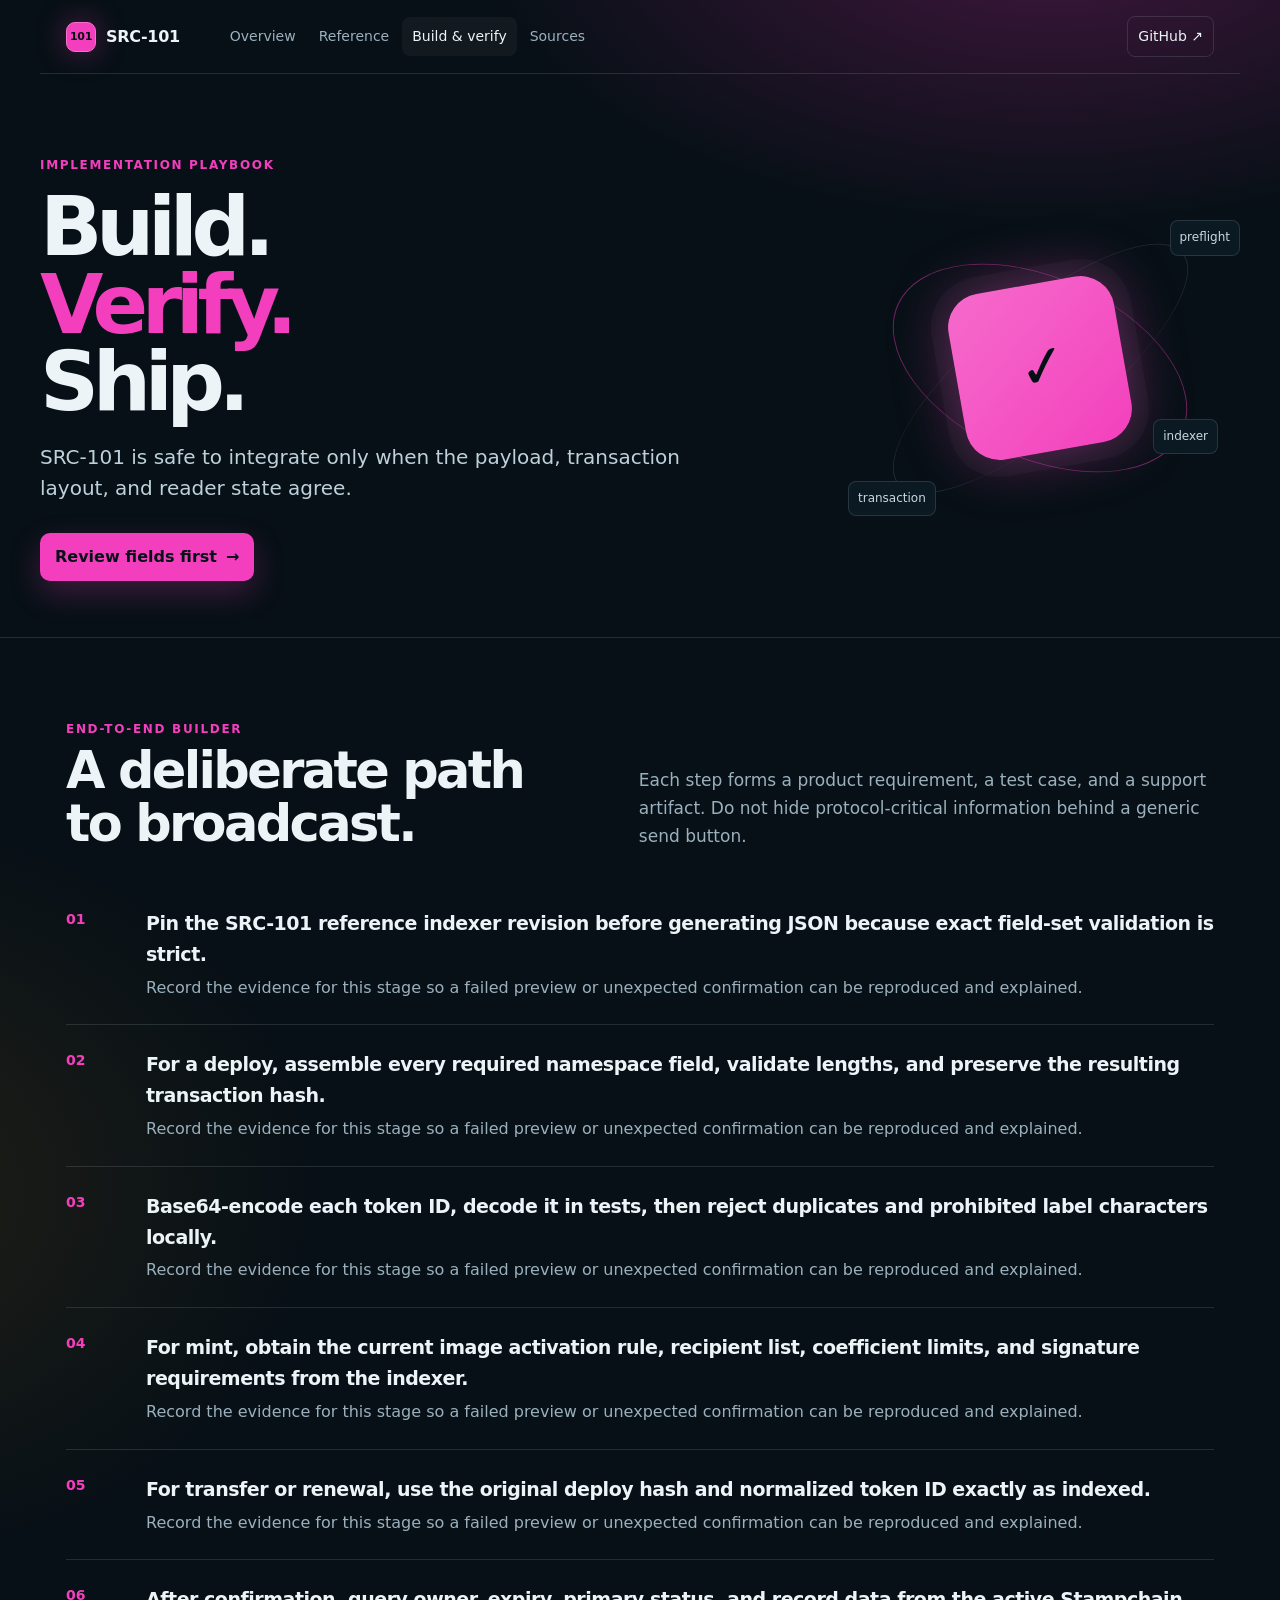
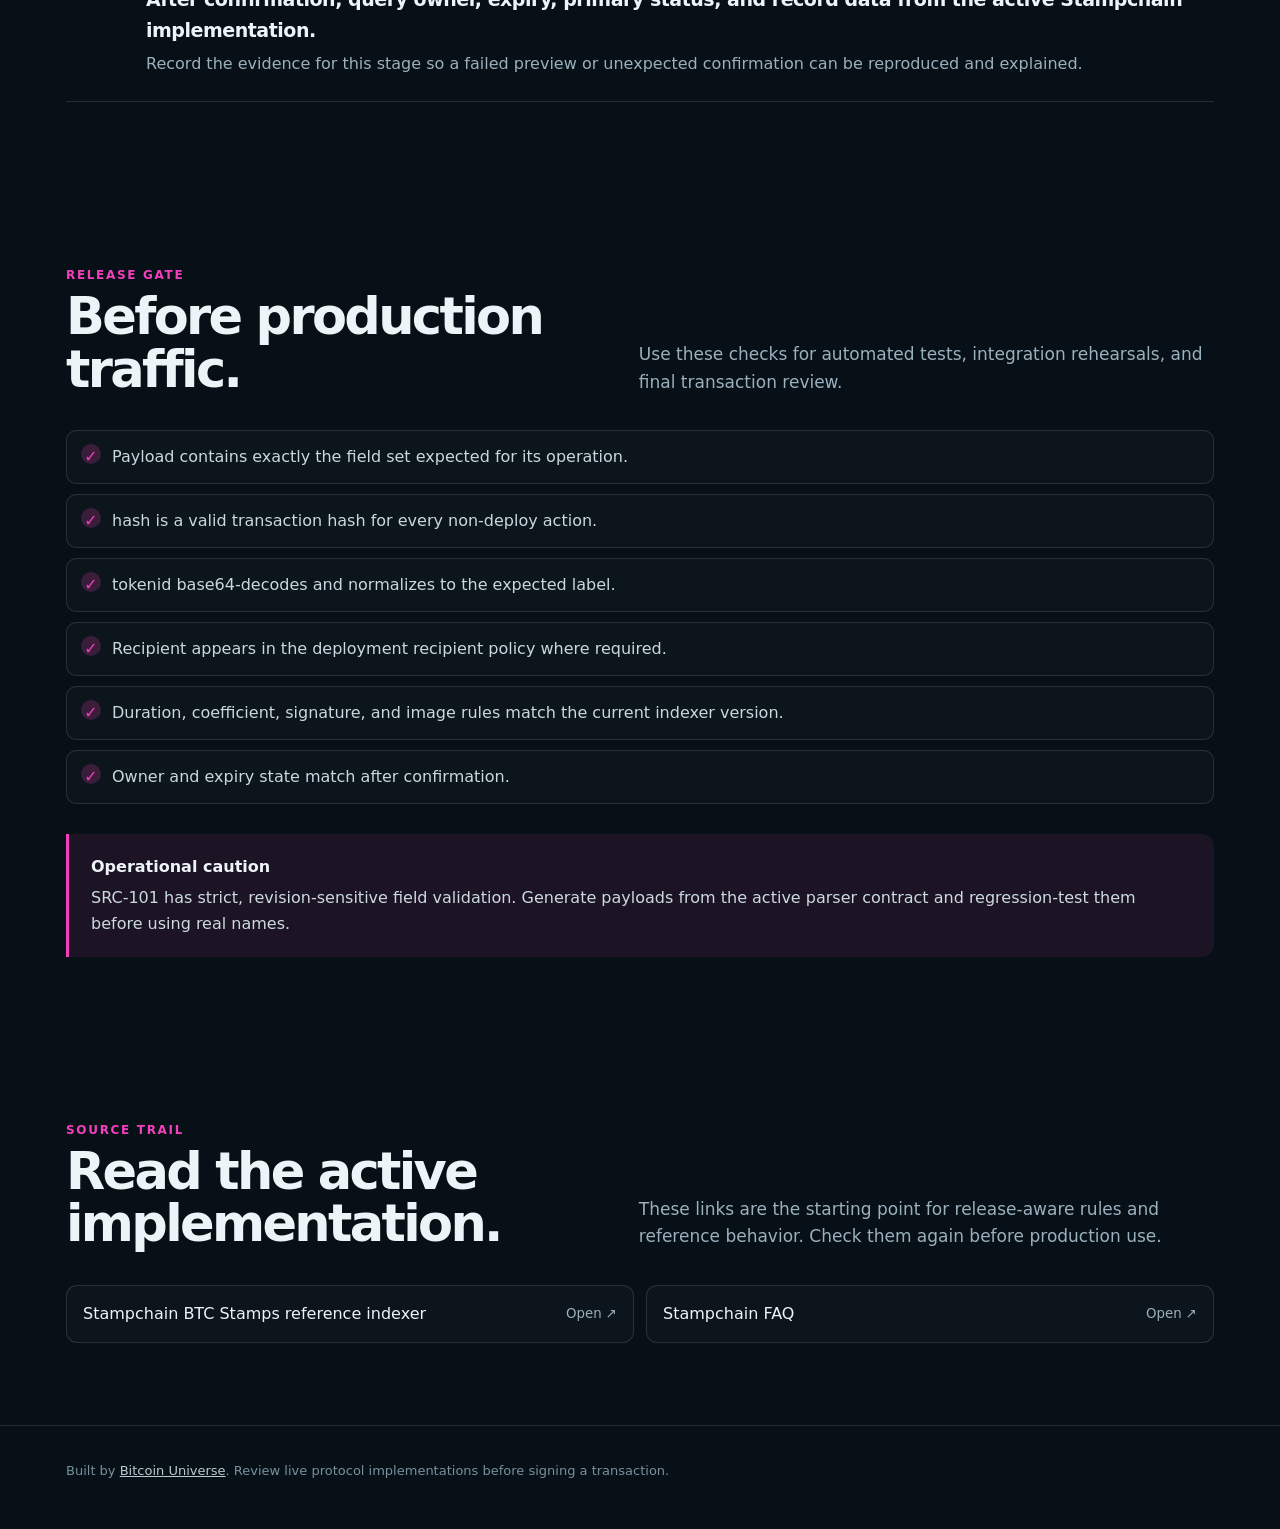
==== guide.html @ 40e81763 "Replace generic docs with protocol manuals" ====
<!doctype html>
<html lang="en"><head><meta charset="utf-8"><meta name="viewport" content="width=device-width,initial-scale=1"><meta name="description" content="Implementation and verification guide for SRC-101."><meta name="theme-color" content="#071016"><title>SRC-101 build guide | Bitcoin Universe Docs</title><style>
:root{--accent:hsl(318 88% 60%);--ink:#edf4f8;--muted:#9bb0bd;--paper:#071016;--panel:#0d1921;--line:rgba(214,239,247,.13);--soft:rgba(255,255,255,.045)}*{box-sizing:border-box}html{scroll-behavior:smooth}body{margin:0;color:var(--ink);background:radial-gradient(900px 480px at 82% -80px,hsla(318,90%,56%,.25),transparent 64%),radial-gradient(680px 540px at -12% 38%,hsla(36,82%,48%,.12),transparent 70%),var(--paper);font:16px/1.62 ui-sans-serif,system-ui,-apple-system,BlinkMacSystemFont,"Segoe UI",sans-serif}.top{height:74px;display:flex;gap:22px;align-items:center;max-width:1200px;margin:auto;padding:0 26px;border-bottom:1px solid var(--line);position:relative;z-index:4}.brand{display:flex;align-items:center;gap:10px;color:var(--ink);text-decoration:none;font-weight:760;letter-spacing:-.02em}.brand b{display:grid;place-items:center;width:30px;height:30px;border:1px solid color-mix(in srgb,var(--accent),white 25%);border-radius:9px;color:#081115;background:var(--accent);font-size:11px;box-shadow:0 0 30px color-mix(in srgb,var(--accent),transparent 65%)}nav{display:flex;gap:3px;margin-left:18px}nav a,.repo{color:var(--muted);text-decoration:none;padding:8px 10px;border-radius:8px;font-size:14px}nav a:hover,nav a.active{color:var(--ink);background:var(--soft)}.repo{margin-left:auto;border:1px solid var(--line);color:var(--ink)}.wrap{max-width:1200px;margin:auto;padding:0 26px}.hero{min-height:520px;padding:82px 0 56px;display:grid;grid-template-columns:minmax(0,1fr) 400px;gap:55px;align-items:center}.eyebrow{font-size:12px;letter-spacing:.14em;text-transform:uppercase;color:var(--accent);font-weight:800}.hero h1{font-size:clamp(48px,7.7vw,94px);letter-spacing:-.078em;line-height:.94;margin:13px 0 22px;max-width:720px}.hero p{color:#bed0da;font-size:20px;line-height:1.55;max-width:690px;margin:0}.chips{display:flex;flex-wrap:wrap;gap:8px;margin-top:28px}.chip{padding:6px 10px;border:1px solid var(--line);border-radius:999px;color:#c3d1d8;background:rgba(255,255,255,.025);font-size:12px}.cta{display:inline-flex;align-items:center;gap:9px;margin-top:29px;padding:11px 15px;background:var(--accent);color:#061118;text-decoration:none;font-weight:800;border-radius:10px;box-shadow:0 12px 32px color-mix(in srgb,var(--accent),transparent 77%)}.orbit{height:380px;position:relative;display:grid;place-items:center;isolation:isolate}.orbit:before,.orbit:after{content:"";position:absolute;border:1px solid color-mix(in srgb,var(--accent),transparent 55%);border-radius:50%;z-index:-1}.orbit:before{width:310px;height:310px;transform:rotate(24deg) scaleY(.58)}.orbit:after{width:365px;height:365px;border-color:var(--line);transform:rotate(-39deg) scaleY(.33)}.core{width:168px;height:168px;border-radius:34px;display:grid;place-items:center;background:linear-gradient(140deg,color-mix(in srgb,var(--accent),white 22%),var(--accent));color:#051014;font-size:58px;font-weight:900;letter-spacing:-.11em;box-shadow:0 0 0 17px rgba(255,255,255,.028),0 0 60px color-mix(in srgb,var(--accent),transparent 58%);transform:rotate(-10deg)}.node{position:absolute;border:1px solid var(--line);background:#0b1922;color:#c8d9e1;padding:7px 9px;border-radius:8px;font-size:12px}.node.one{top:42px;right:0}.node.two{bottom:42px;left:8px}.node.three{right:22px;bottom:104px}.divider{height:1px;background:var(--line)}section{padding:82px 0}.section-head{display:grid;grid-template-columns:minmax(0,1fr) minmax(0,1.1fr);gap:50px;margin-bottom:34px}.section-head h2{letter-spacing:-.052em;font-size:clamp(29px,4.1vw,51px);line-height:1.03;margin:6px 0 0}.section-head p{color:var(--muted);align-self:end;margin:0;font-size:17px}.grid{display:grid;gap:16px}.four{grid-template-columns:repeat(4,1fr)}.three{grid-template-columns:repeat(3,1fr)}.card{border:1px solid var(--line);background:linear-gradient(145deg,rgba(255,255,255,.055),rgba(255,255,255,.018));border-radius:15px;padding:20px;min-width:0}.card .number{color:var(--accent);font-size:12px;font-weight:800;letter-spacing:.11em}.card h3{font-size:18px;letter-spacing:-.025em;line-height:1.2;margin:15px 0 8px}.card p{color:var(--muted);font-size:14px;margin:0}.steps{counter-reset:step}.step{counter-increment:step;position:relative;padding:22px 17px 18px 29px;border-left:1px solid var(--line)}.step:before{content:counter(step,decimal-leading-zero);position:absolute;top:22px;left:-11px;color:var(--accent);font-size:10px;font-weight:900;background:var(--paper);padding:3px}.step h3{margin:0 0 7px;font-size:17px;line-height:1.25}.step p{margin:0;color:var(--muted);font-size:14px}.callout{border-left:3px solid var(--accent);border-radius:0 12px 12px 0;background:color-mix(in srgb,var(--accent),transparent 91%);padding:20px 22px;color:#ccdae0}.callout b{display:block;color:var(--ink);margin-bottom:5px}.packet{padding:0;overflow:hidden}.packet header{display:flex;align-items:center;justify-content:space-between;padding:13px 16px;border-bottom:1px solid var(--line);font-size:13px;font-weight:800}.packet button{background:transparent;color:var(--muted);border:1px solid var(--line);border-radius:6px;padding:4px 7px;cursor:pointer;font:inherit;font-size:11px}.packet button:hover{color:var(--ink)}pre{white-space:pre-wrap;overflow:auto;padding:18px;margin:0;color:#c5e7f3;font:13px/1.65 ui-monospace,SFMono-Regular,Consolas,monospace;background:#071219}.table-wrap{overflow:auto;border:1px solid var(--line);border-radius:14px}table{width:100%;border-collapse:collapse;min-width:690px;background:rgba(255,255,255,.018)}th,td{text-align:left;padding:14px 15px;border-bottom:1px solid var(--line);vertical-align:top}th{font-size:11px;letter-spacing:.1em;text-transform:uppercase;color:var(--accent);background:rgba(255,255,255,.025)}td{font-size:14px;color:#c0d0d8}td:first-child{font-family:ui-monospace,monospace;color:#ecf5f8;font-weight:700}tr:last-child td{border-bottom:0}.checklist{list-style:none;padding:0;margin:0;display:grid;gap:10px}.checklist li{display:flex;gap:11px;padding:13px 14px;border:1px solid var(--line);border-radius:10px;color:#c9d8de;background:rgba(255,255,255,.025)}.checklist li:before{content:'✓';display:grid;place-items:center;flex:0 0 20px;width:20px;height:20px;border-radius:50%;background:color-mix(in srgb,var(--accent),transparent 80%);color:var(--accent);font-weight:900}.sources{display:grid;grid-template-columns:repeat(2,minmax(0,1fr));gap:12px}.source{display:flex;align-items:center;justify-content:space-between;gap:16px;padding:15px 16px;border:1px solid var(--line);border-radius:11px;color:var(--ink);text-decoration:none;background:rgba(255,255,255,.025)}.source small{color:var(--muted);white-space:nowrap}.footer{padding:34px 0 48px;border-top:1px solid var(--line);color:#78909e;font-size:13px}.footer a{color:#b9cad0}.guide-list{display:grid;gap:0;counter-reset:guide}.guide-list article{counter-increment:guide;display:grid;grid-template-columns:62px 1fr;gap:18px;padding:24px 0;border-bottom:1px solid var(--line)}.guide-list article:before{content:counter(guide,decimal-leading-zero);color:var(--accent);font-weight:900;font-size:14px}.guide-list h3{margin:0 0 5px;font-size:19px;letter-spacing:-.025em}.guide-list p{margin:0;color:var(--muted)}.mini{font-size:13px;color:var(--muted)}@media(max-width:800px){.top{padding:0 16px;height:auto;min-height:66px;flex-wrap:wrap;gap:8px}.brand{margin-right:auto}nav{order:3;margin:0 -8px 7px;width:100%;overflow:auto}.repo{margin:0}.wrap{padding:0 17px}.hero{grid-template-columns:1fr;padding:56px 0 26px;gap:5px;min-height:0}.hero h1{font-size:58px}.orbit{height:230px;transform:scale(.72);margin:-28px}.section-head{grid-template-columns:1fr;gap:15px}.four,.three{grid-template-columns:1fr}.sources{grid-template-columns:1fr}section{padding:55px 0}}
</style></head><body><header class="top"><a class="brand" href="index.html"><b>101</b><span>SRC-101</span></a><nav><a class="" href="index.html">Overview</a><a class="" href="reference.html">Reference</a><a class="active" href="guide.html">Build & verify</a><a href="#sources">Sources</a></nav><a class="repo" href="https://github.com/bitcoinuniverse/src-101-docs">GitHub ↗</a></header><main><div class="wrap hero" style="min-height:410px"><div><div class="eyebrow">Implementation playbook</div><h1 style="font-size:clamp(46px,7vw,82px)">Build.<br><i style="font-style:normal;color:var(--accent)">Verify.</i><br>Ship.</h1><p>SRC-101 is safe to integrate only when the payload, transaction layout, and reader state agree.</p><a class="cta" href="reference.html">Review fields first <span>→</span></a></div><div class="orbit" aria-hidden="true"><div class="core">✓</div><span class="node one">preflight</span><span class="node two">transaction</span><span class="node three">indexer</span></div></div><div class="divider"></div><section><div class="wrap"><div class="section-head"><div><div class="eyebrow">End-to-end builder</div><h2>A deliberate path to broadcast.</h2></div><p>Each step forms a product requirement, a test case, and a support artifact. Do not hide protocol-critical information behind a generic send button.</p></div><div class="guide-list"><article><div><h3>Pin the SRC-101 reference indexer revision before generating JSON because exact field-set validation is strict.</h3><p>Record the evidence for this stage so a failed preview or unexpected confirmation can be reproduced and explained.</p></div></article><article><div><h3>For a deploy, assemble every required namespace field, validate lengths, and preserve the resulting transaction hash.</h3><p>Record the evidence for this stage so a failed preview or unexpected confirmation can be reproduced and explained.</p></div></article><article><div><h3>Base64-encode each token ID, decode it in tests, then reject duplicates and prohibited label characters locally.</h3><p>Record the evidence for this stage so a failed preview or unexpected confirmation can be reproduced and explained.</p></div></article><article><div><h3>For mint, obtain the current image activation rule, recipient list, coefficient limits, and signature requirements from the indexer.</h3><p>Record the evidence for this stage so a failed preview or unexpected confirmation can be reproduced and explained.</p></div></article><article><div><h3>For transfer or renewal, use the original deploy hash and normalized token ID exactly as indexed.</h3><p>Record the evidence for this stage so a failed preview or unexpected confirmation can be reproduced and explained.</p></div></article><article><div><h3>After confirmation, query owner, expiry, primary status, and record data from the active Stampchain implementation.</h3><p>Record the evidence for this stage so a failed preview or unexpected confirmation can be reproduced and explained.</p></div></article></div></div></section><section><div class="wrap"><div class="section-head"><div><div class="eyebrow">Release gate</div><h2>Before production traffic.</h2></div><p>Use these checks for automated tests, integration rehearsals, and final transaction review.</p></div><ul class="checklist"><li>Payload contains exactly the field set expected for its operation.</li><li>hash is a valid transaction hash for every non-deploy action.</li><li>tokenid base64-decodes and normalizes to the expected label.</li><li>Recipient appears in the deployment recipient policy where required.</li><li>Duration, coefficient, signature, and image rules match the current indexer version.</li><li>Owner and expiry state match after confirmation.</li></ul><div class="callout" style="margin-top:30px"><b>Operational caution</b>SRC-101 has strict, revision-sensitive field validation. Generate payloads from the active parser contract and regression-test them before using real names.</div></div></section><section id="sources"><div class="wrap"><div class="section-head"><div><div class="eyebrow">Source trail</div><h2>Read the active implementation.</h2></div><p>These links are the starting point for release-aware rules and reference behavior. Check them again before production use.</p></div><div class="sources"><a class="source" href="https://github.com/stampchain-io/btc_stamps/blob/main/indexer/src/index_core/src101.py" target="_blank" rel="noreferrer"><span>Stampchain BTC Stamps reference indexer</span><small>Open ↗</small></a><a class="source" href="https://stampchain.io/faq" target="_blank" rel="noreferrer"><span>Stampchain FAQ</span><small>Open ↗</small></a></div></div></section></main><footer class="footer"><div class="wrap">Built by <a href="https://github.com/bitcoinuniverse">Bitcoin Universe</a>. Review live protocol implementations before signing a transaction.</div></footer><script>for(const b of document.querySelectorAll('[data-copy]'))b.addEventListener('click',async()=>{try{await navigator.clipboard.writeText(b.dataset.copy);const t=b.textContent;b.textContent='Copied';setTimeout(()=>b.textContent=t,1200)}catch{b.textContent='Select text'}})</script></body></html>
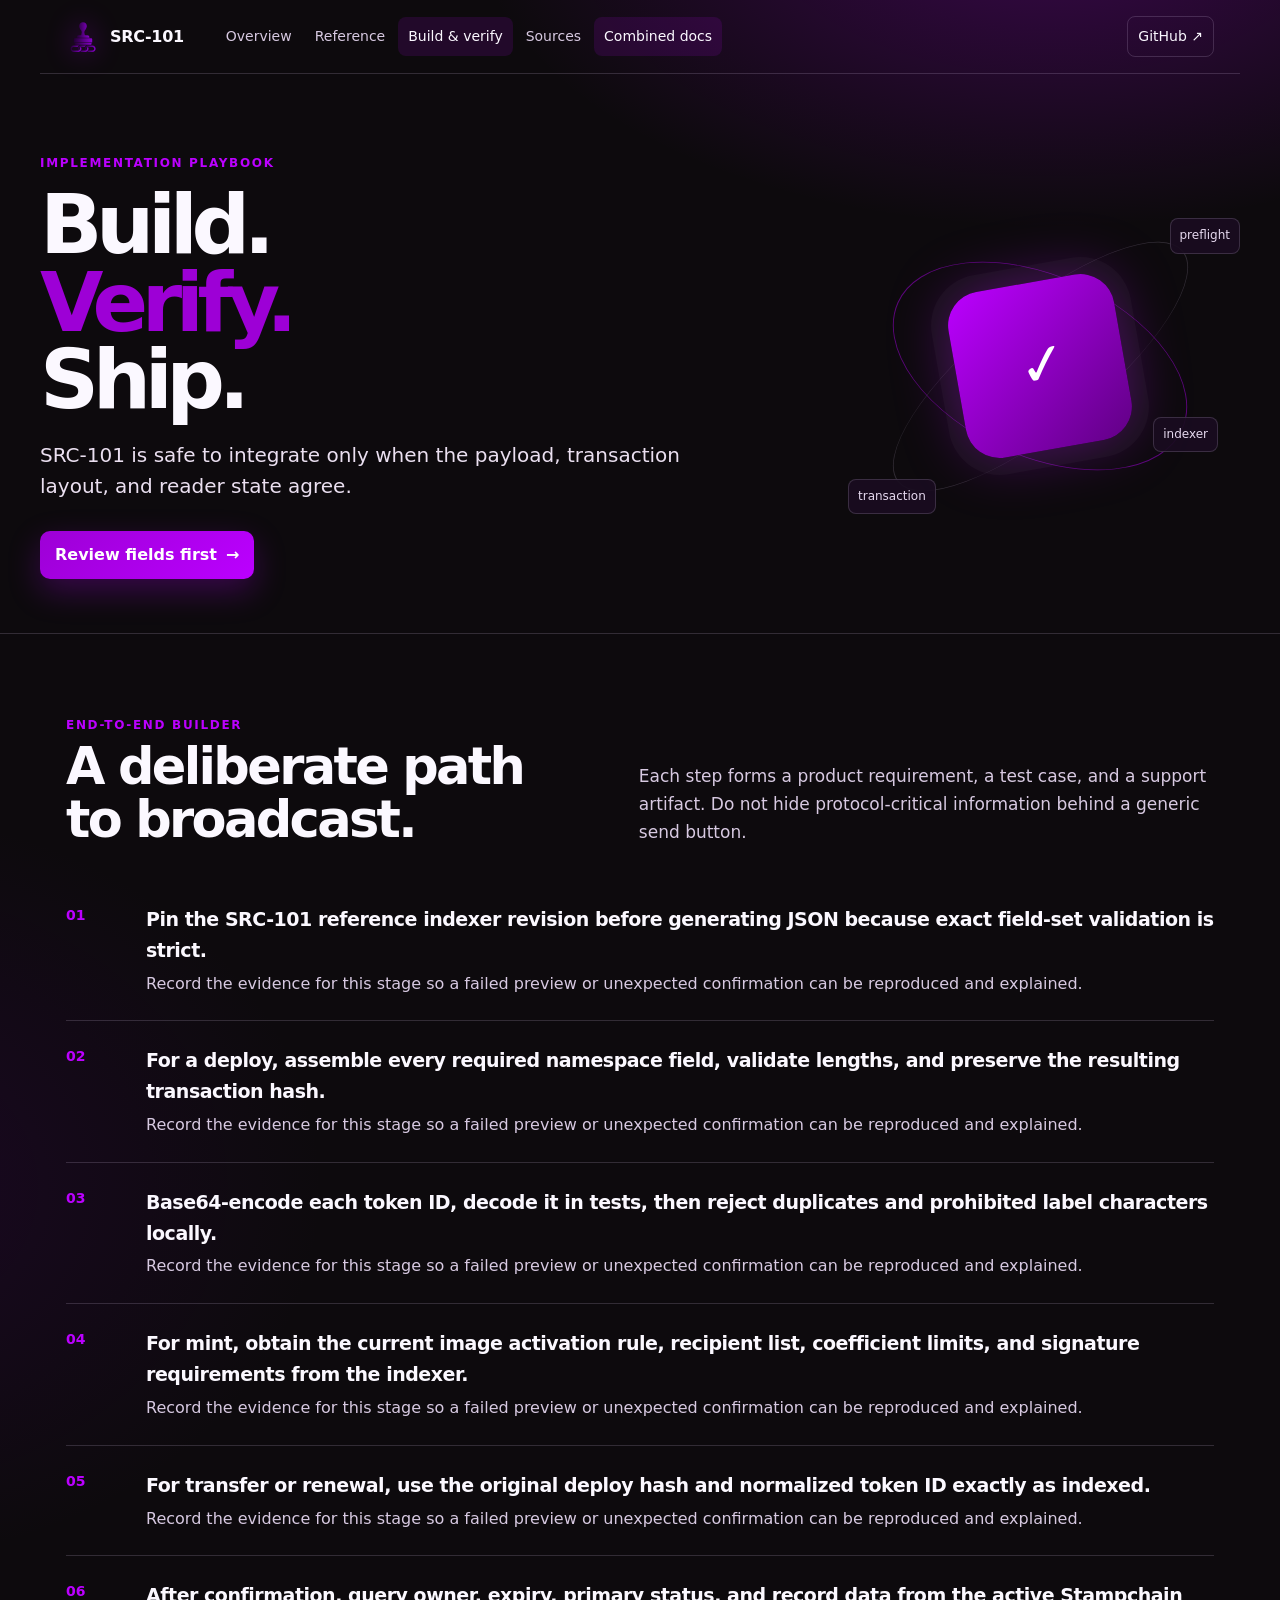
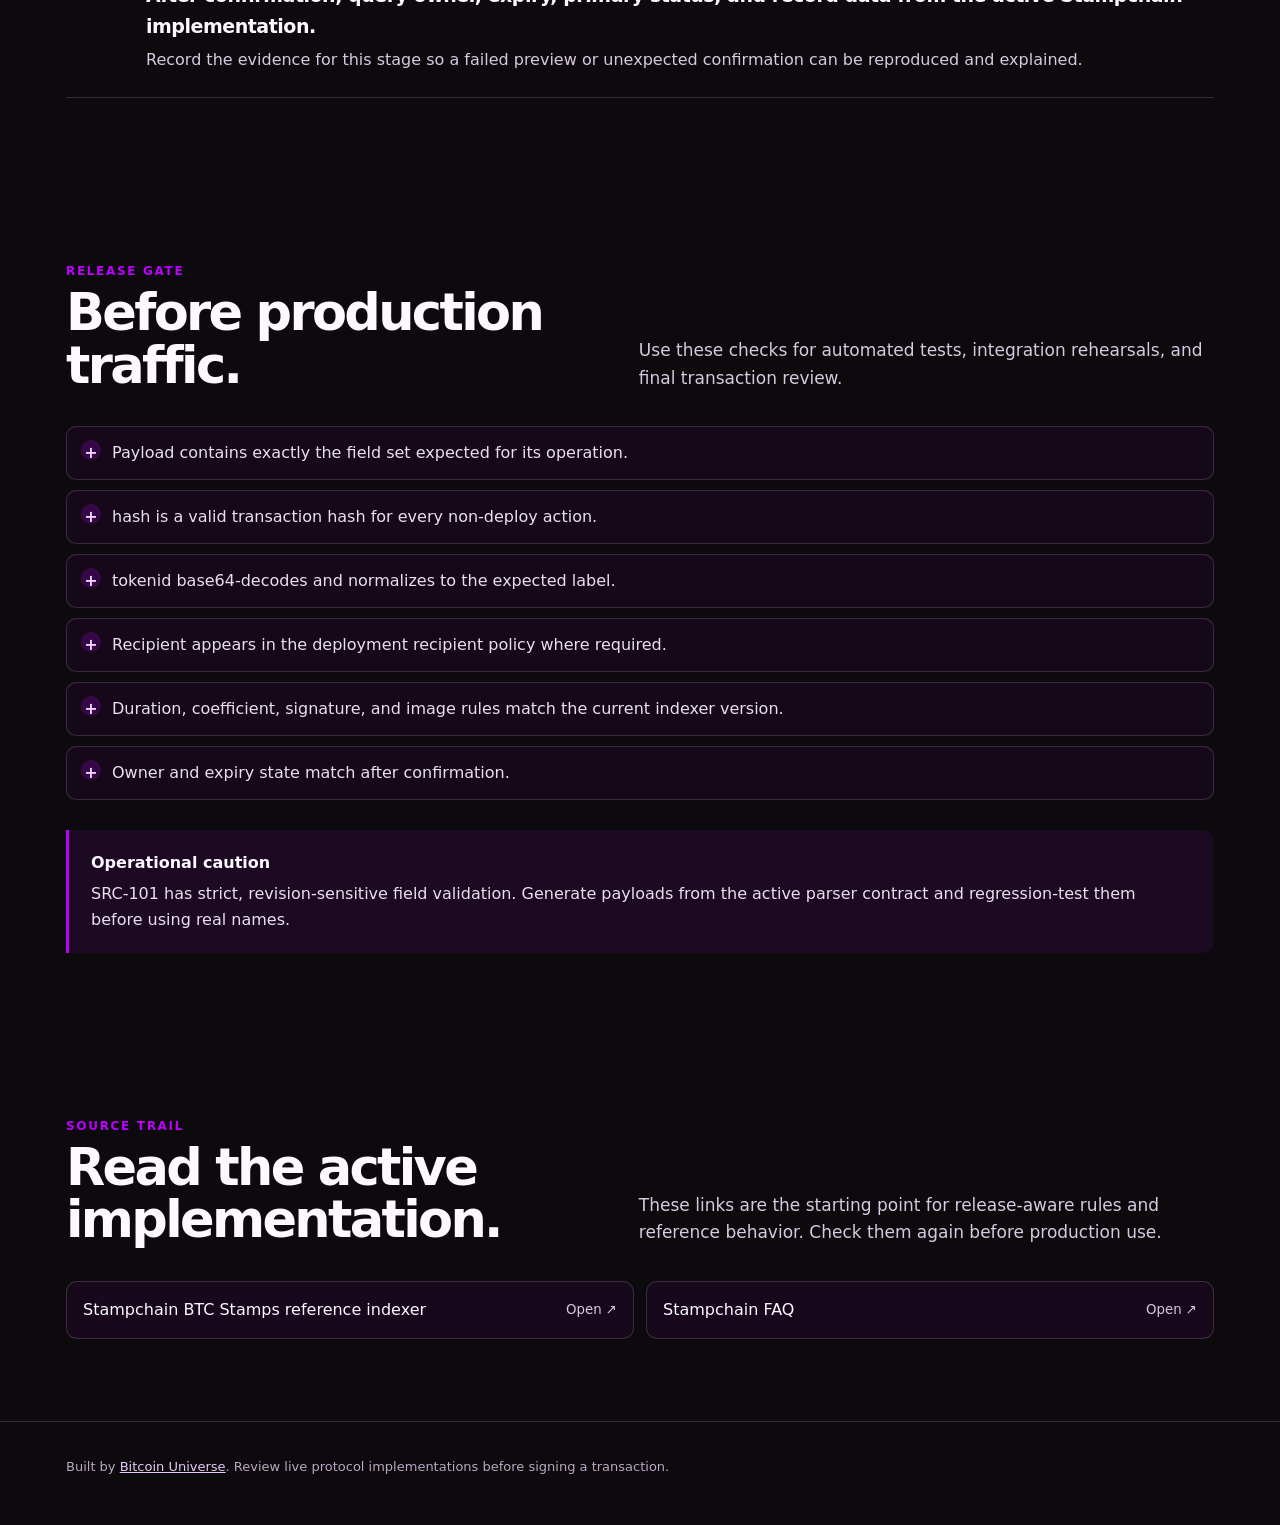
==== commit 70aa6423: "Refresh SRC-101 documentation branding" ====
--- a/guide.html
+++ b/guide.html
@@ -1,4 +1,2 @@
 <!doctype html>
-<html lang="en"><head><meta charset="utf-8"><meta name="viewport" content="width=device-width,initial-scale=1"><meta name="description" content="Implementation and verification guide for SRC-101."><meta name="theme-color" content="#071016"><title>SRC-101 build guide | Bitcoin Universe Docs</title><style>
-:root{--accent:hsl(318 88% 60%);--ink:#edf4f8;--muted:#9bb0bd;--paper:#071016;--panel:#0d1921;--line:rgba(214,239,247,.13);--soft:rgba(255,255,255,.045)}*{box-sizing:border-box}html{scroll-behavior:smooth}body{margin:0;color:var(--ink);background:radial-gradient(900px 480px at 82% -80px,hsla(318,90%,56%,.25),transparent 64%),radial-gradient(680px 540px at -12% 38%,hsla(36,82%,48%,.12),transparent 70%),var(--paper);font:16px/1.62 ui-sans-serif,system-ui,-apple-system,BlinkMacSystemFont,"Segoe UI",sans-serif}.top{height:74px;display:flex;gap:22px;align-items:center;max-width:1200px;margin:auto;padding:0 26px;border-bottom:1px solid var(--line);position:relative;z-index:4}.brand{display:flex;align-items:center;gap:10px;color:var(--ink);text-decoration:none;font-weight:760;letter-spacing:-.02em}.brand b{display:grid;place-items:center;width:30px;height:30px;border:1px solid color-mix(in srgb,var(--accent),white 25%);border-radius:9px;color:#081115;background:var(--accent);font-size:11px;box-shadow:0 0 30px color-mix(in srgb,var(--accent),transparent 65%)}nav{display:flex;gap:3px;margin-left:18px}nav a,.repo{color:var(--muted);text-decoration:none;padding:8px 10px;border-radius:8px;font-size:14px}nav a:hover,nav a.active{color:var(--ink);background:var(--soft)}.repo{margin-left:auto;border:1px solid var(--line);color:var(--ink)}.wrap{max-width:1200px;margin:auto;padding:0 26px}.hero{min-height:520px;padding:82px 0 56px;display:grid;grid-template-columns:minmax(0,1fr) 400px;gap:55px;align-items:center}.eyebrow{font-size:12px;letter-spacing:.14em;text-transform:uppercase;color:var(--accent);font-weight:800}.hero h1{font-size:clamp(48px,7.7vw,94px);letter-spacing:-.078em;line-height:.94;margin:13px 0 22px;max-width:720px}.hero p{color:#bed0da;font-size:20px;line-height:1.55;max-width:690px;margin:0}.chips{display:flex;flex-wrap:wrap;gap:8px;margin-top:28px}.chip{padding:6px 10px;border:1px solid var(--line);border-radius:999px;color:#c3d1d8;background:rgba(255,255,255,.025);font-size:12px}.cta{display:inline-flex;align-items:center;gap:9px;margin-top:29px;padding:11px 15px;background:var(--accent);color:#061118;text-decoration:none;font-weight:800;border-radius:10px;box-shadow:0 12px 32px color-mix(in srgb,var(--accent),transparent 77%)}.orbit{height:380px;position:relative;display:grid;place-items:center;isolation:isolate}.orbit:before,.orbit:after{content:"";position:absolute;border:1px solid color-mix(in srgb,var(--accent),transparent 55%);border-radius:50%;z-index:-1}.orbit:before{width:310px;height:310px;transform:rotate(24deg) scaleY(.58)}.orbit:after{width:365px;height:365px;border-color:var(--line);transform:rotate(-39deg) scaleY(.33)}.core{width:168px;height:168px;border-radius:34px;display:grid;place-items:center;background:linear-gradient(140deg,color-mix(in srgb,var(--accent),white 22%),var(--accent));color:#051014;font-size:58px;font-weight:900;letter-spacing:-.11em;box-shadow:0 0 0 17px rgba(255,255,255,.028),0 0 60px color-mix(in srgb,var(--accent),transparent 58%);transform:rotate(-10deg)}.node{position:absolute;border:1px solid var(--line);background:#0b1922;color:#c8d9e1;padding:7px 9px;border-radius:8px;font-size:12px}.node.one{top:42px;right:0}.node.two{bottom:42px;left:8px}.node.three{right:22px;bottom:104px}.divider{height:1px;background:var(--line)}section{padding:82px 0}.section-head{display:grid;grid-template-columns:minmax(0,1fr) minmax(0,1.1fr);gap:50px;margin-bottom:34px}.section-head h2{letter-spacing:-.052em;font-size:clamp(29px,4.1vw,51px);line-height:1.03;margin:6px 0 0}.section-head p{color:var(--muted);align-self:end;margin:0;font-size:17px}.grid{display:grid;gap:16px}.four{grid-template-columns:repeat(4,1fr)}.three{grid-template-columns:repeat(3,1fr)}.card{border:1px solid var(--line);background:linear-gradient(145deg,rgba(255,255,255,.055),rgba(255,255,255,.018));border-radius:15px;padding:20px;min-width:0}.card .number{color:var(--accent);font-size:12px;font-weight:800;letter-spacing:.11em}.card h3{font-size:18px;letter-spacing:-.025em;line-height:1.2;margin:15px 0 8px}.card p{color:var(--muted);font-size:14px;margin:0}.steps{counter-reset:step}.step{counter-increment:step;position:relative;padding:22px 17px 18px 29px;border-left:1px solid var(--line)}.step:before{content:counter(step,decimal-leading-zero);position:absolute;top:22px;left:-11px;color:var(--accent);font-size:10px;font-weight:900;background:var(--paper);padding:3px}.step h3{margin:0 0 7px;font-size:17px;line-height:1.25}.step p{margin:0;color:var(--muted);font-size:14px}.callout{border-left:3px solid var(--accent);border-radius:0 12px 12px 0;background:color-mix(in srgb,var(--accent),transparent 91%);padding:20px 22px;color:#ccdae0}.callout b{display:block;color:var(--ink);margin-bottom:5px}.packet{padding:0;overflow:hidden}.packet header{display:flex;align-items:center;justify-content:space-between;padding:13px 16px;border-bottom:1px solid var(--line);font-size:13px;font-weight:800}.packet button{background:transparent;color:var(--muted);border:1px solid var(--line);border-radius:6px;padding:4px 7px;cursor:pointer;font:inherit;font-size:11px}.packet button:hover{color:var(--ink)}pre{white-space:pre-wrap;overflow:auto;padding:18px;margin:0;color:#c5e7f3;font:13px/1.65 ui-monospace,SFMono-Regular,Consolas,monospace;background:#071219}.table-wrap{overflow:auto;border:1px solid var(--line);border-radius:14px}table{width:100%;border-collapse:collapse;min-width:690px;background:rgba(255,255,255,.018)}th,td{text-align:left;padding:14px 15px;border-bottom:1px solid var(--line);vertical-align:top}th{font-size:11px;letter-spacing:.1em;text-transform:uppercase;color:var(--accent);background:rgba(255,255,255,.025)}td{font-size:14px;color:#c0d0d8}td:first-child{font-family:ui-monospace,monospace;color:#ecf5f8;font-weight:700}tr:last-child td{border-bottom:0}.checklist{list-style:none;padding:0;margin:0;display:grid;gap:10px}.checklist li{display:flex;gap:11px;padding:13px 14px;border:1px solid var(--line);border-radius:10px;color:#c9d8de;background:rgba(255,255,255,.025)}.checklist li:before{content:'✓';display:grid;place-items:center;flex:0 0 20px;width:20px;height:20px;border-radius:50%;background:color-mix(in srgb,var(--accent),transparent 80%);color:var(--accent);font-weight:900}.sources{display:grid;grid-template-columns:repeat(2,minmax(0,1fr));gap:12px}.source{display:flex;align-items:center;justify-content:space-between;gap:16px;padding:15px 16px;border:1px solid var(--line);border-radius:11px;color:var(--ink);text-decoration:none;background:rgba(255,255,255,.025)}.source small{color:var(--muted);white-space:nowrap}.footer{padding:34px 0 48px;border-top:1px solid var(--line);color:#78909e;font-size:13px}.footer a{color:#b9cad0}.guide-list{display:grid;gap:0;counter-reset:guide}.guide-list article{counter-increment:guide;display:grid;grid-template-columns:62px 1fr;gap:18px;padding:24px 0;border-bottom:1px solid var(--line)}.guide-list article:before{content:counter(guide,decimal-leading-zero);color:var(--accent);font-weight:900;font-size:14px}.guide-list h3{margin:0 0 5px;font-size:19px;letter-spacing:-.025em}.guide-list p{margin:0;color:var(--muted)}.mini{font-size:13px;color:var(--muted)}@media(max-width:800px){.top{padding:0 16px;height:auto;min-height:66px;flex-wrap:wrap;gap:8px}.brand{margin-right:auto}nav{order:3;margin:0 -8px 7px;width:100%;overflow:auto}.repo{margin:0}.wrap{padding:0 17px}.hero{grid-template-columns:1fr;padding:56px 0 26px;gap:5px;min-height:0}.hero h1{font-size:58px}.orbit{height:230px;transform:scale(.72);margin:-28px}.section-head{grid-template-columns:1fr;gap:15px}.four,.three{grid-template-columns:1fr}.sources{grid-template-columns:1fr}section{padding:55px 0}}
-</style></head><body><header class="top"><a class="brand" href="index.html"><b>101</b><span>SRC-101</span></a><nav><a class="" href="index.html">Overview</a><a class="" href="reference.html">Reference</a><a class="active" href="guide.html">Build & verify</a><a href="#sources">Sources</a></nav><a class="repo" href="https://github.com/bitcoinuniverse/src-101-docs">GitHub ↗</a></header><main><div class="wrap hero" style="min-height:410px"><div><div class="eyebrow">Implementation playbook</div><h1 style="font-size:clamp(46px,7vw,82px)">Build.<br><i style="font-style:normal;color:var(--accent)">Verify.</i><br>Ship.</h1><p>SRC-101 is safe to integrate only when the payload, transaction layout, and reader state agree.</p><a class="cta" href="reference.html">Review fields first <span>→</span></a></div><div class="orbit" aria-hidden="true"><div class="core">✓</div><span class="node one">preflight</span><span class="node two">transaction</span><span class="node three">indexer</span></div></div><div class="divider"></div><section><div class="wrap"><div class="section-head"><div><div class="eyebrow">End-to-end builder</div><h2>A deliberate path to broadcast.</h2></div><p>Each step forms a product requirement, a test case, and a support artifact. Do not hide protocol-critical information behind a generic send button.</p></div><div class="guide-list"><article><div><h3>Pin the SRC-101 reference indexer revision before generating JSON because exact field-set validation is strict.</h3><p>Record the evidence for this stage so a failed preview or unexpected confirmation can be reproduced and explained.</p></div></article><article><div><h3>For a deploy, assemble every required namespace field, validate lengths, and preserve the resulting transaction hash.</h3><p>Record the evidence for this stage so a failed preview or unexpected confirmation can be reproduced and explained.</p></div></article><article><div><h3>Base64-encode each token ID, decode it in tests, then reject duplicates and prohibited label characters locally.</h3><p>Record the evidence for this stage so a failed preview or unexpected confirmation can be reproduced and explained.</p></div></article><article><div><h3>For mint, obtain the current image activation rule, recipient list, coefficient limits, and signature requirements from the indexer.</h3><p>Record the evidence for this stage so a failed preview or unexpected confirmation can be reproduced and explained.</p></div></article><article><div><h3>For transfer or renewal, use the original deploy hash and normalized token ID exactly as indexed.</h3><p>Record the evidence for this stage so a failed preview or unexpected confirmation can be reproduced and explained.</p></div></article><article><div><h3>After confirmation, query owner, expiry, primary status, and record data from the active Stampchain implementation.</h3><p>Record the evidence for this stage so a failed preview or unexpected confirmation can be reproduced and explained.</p></div></article></div></div></section><section><div class="wrap"><div class="section-head"><div><div class="eyebrow">Release gate</div><h2>Before production traffic.</h2></div><p>Use these checks for automated tests, integration rehearsals, and final transaction review.</p></div><ul class="checklist"><li>Payload contains exactly the field set expected for its operation.</li><li>hash is a valid transaction hash for every non-deploy action.</li><li>tokenid base64-decodes and normalizes to the expected label.</li><li>Recipient appears in the deployment recipient policy where required.</li><li>Duration, coefficient, signature, and image rules match the current indexer version.</li><li>Owner and expiry state match after confirmation.</li></ul><div class="callout" style="margin-top:30px"><b>Operational caution</b>SRC-101 has strict, revision-sensitive field validation. Generate payloads from the active parser contract and regression-test them before using real names.</div></div></section><section id="sources"><div class="wrap"><div class="section-head"><div><div class="eyebrow">Source trail</div><h2>Read the active implementation.</h2></div><p>These links are the starting point for release-aware rules and reference behavior. Check them again before production use.</p></div><div class="sources"><a class="source" href="https://github.com/stampchain-io/btc_stamps/blob/main/indexer/src/index_core/src101.py" target="_blank" rel="noreferrer"><span>Stampchain BTC Stamps reference indexer</span><small>Open ↗</small></a><a class="source" href="https://stampchain.io/faq" target="_blank" rel="noreferrer"><span>Stampchain FAQ</span><small>Open ↗</small></a></div></div></section></main><footer class="footer"><div class="wrap">Built by <a href="https://github.com/bitcoinuniverse">Bitcoin Universe</a>. Review live protocol implementations before signing a transaction.</div></footer><script>for(const b of document.querySelectorAll('[data-copy]'))b.addEventListener('click',async()=>{try{await navigator.clipboard.writeText(b.dataset.copy);const t=b.textContent;b.textContent='Copied';setTimeout(()=>b.textContent=t,1200)}catch{b.textContent='Select text'}})</script></body></html>+<html lang="en"><head><meta charset="utf-8"><meta name="viewport" content="width=device-width,initial-scale=1"><meta name="description" content="Implementation and verification guide for SRC-101."><meta name="theme-color" content="#0d0a0d"><title>SRC-101 build guide | Bitcoin Universe Docs</title><link rel="stylesheet" href="styles.css"></head><body><header class="top"><a class="brand" href="index.html"><img class="brand-stamp" src="assets/stampchain-logo-480.svg" alt="" aria-hidden="true"><span>SRC-101</span></a><nav><a class="" href="index.html">Overview</a><a class="" href="reference.html">Reference</a><a class="active" href="guide.html">Build & verify</a><a href="#sources">Sources</a><a class="combined" href="https://bitcoinuniverse.github.io/src-20/">Combined docs</a></nav><a class="repo" href="https://github.com/bitcoinuniverse/src-101">GitHub ↗</a></header><main><div class="wrap hero" style="min-height:410px"><div><div class="eyebrow">Implementation playbook</div><h1 style="font-size:clamp(46px,7vw,82px)">Build.<br><i style="font-style:normal;color:var(--accent)">Verify.</i><br>Ship.</h1><p>SRC-101 is safe to integrate only when the payload, transaction layout, and reader state agree.</p><a class="cta" href="reference.html">Review fields first <span>→</span></a></div><div class="orbit" aria-hidden="true"><div class="core">✓</div><span class="node one">preflight</span><span class="node two">transaction</span><span class="node three">indexer</span></div></div><div class="divider"></div><section><div class="wrap"><div class="section-head"><div><div class="eyebrow">End-to-end builder</div><h2>A deliberate path to broadcast.</h2></div><p>Each step forms a product requirement, a test case, and a support artifact. Do not hide protocol-critical information behind a generic send button.</p></div><div class="guide-list"><article><div><h3>Pin the SRC-101 reference indexer revision before generating JSON because exact field-set validation is strict.</h3><p>Record the evidence for this stage so a failed preview or unexpected confirmation can be reproduced and explained.</p></div></article><article><div><h3>For a deploy, assemble every required namespace field, validate lengths, and preserve the resulting transaction hash.</h3><p>Record the evidence for this stage so a failed preview or unexpected confirmation can be reproduced and explained.</p></div></article><article><div><h3>Base64-encode each token ID, decode it in tests, then reject duplicates and prohibited label characters locally.</h3><p>Record the evidence for this stage so a failed preview or unexpected confirmation can be reproduced and explained.</p></div></article><article><div><h3>For mint, obtain the current image activation rule, recipient list, coefficient limits, and signature requirements from the indexer.</h3><p>Record the evidence for this stage so a failed preview or unexpected confirmation can be reproduced and explained.</p></div></article><article><div><h3>For transfer or renewal, use the original deploy hash and normalized token ID exactly as indexed.</h3><p>Record the evidence for this stage so a failed preview or unexpected confirmation can be reproduced and explained.</p></div></article><article><div><h3>After confirmation, query owner, expiry, primary status, and record data from the active Stampchain implementation.</h3><p>Record the evidence for this stage so a failed preview or unexpected confirmation can be reproduced and explained.</p></div></article></div></div></section><section><div class="wrap"><div class="section-head"><div><div class="eyebrow">Release gate</div><h2>Before production traffic.</h2></div><p>Use these checks for automated tests, integration rehearsals, and final transaction review.</p></div><ul class="checklist"><li>Payload contains exactly the field set expected for its operation.</li><li>hash is a valid transaction hash for every non-deploy action.</li><li>tokenid base64-decodes and normalizes to the expected label.</li><li>Recipient appears in the deployment recipient policy where required.</li><li>Duration, coefficient, signature, and image rules match the current indexer version.</li><li>Owner and expiry state match after confirmation.</li></ul><div class="callout" style="margin-top:30px"><b>Operational caution</b>SRC-101 has strict, revision-sensitive field validation. Generate payloads from the active parser contract and regression-test them before using real names.</div></div></section><section id="sources"><div class="wrap"><div class="section-head"><div><div class="eyebrow">Source trail</div><h2>Read the active implementation.</h2></div><p>These links are the starting point for release-aware rules and reference behavior. Check them again before production use.</p></div><div class="sources"><a class="source" href="https://github.com/stampchain-io/btc_stamps/blob/main/indexer/src/index_core/src101.py" target="_blank" rel="noreferrer"><span>Stampchain BTC Stamps reference indexer</span><small>Open ↗</small></a><a class="source" href="https://stampchain.io/faq" target="_blank" rel="noreferrer"><span>Stampchain FAQ</span><small>Open ↗</small></a></div></div></section></main><footer class="footer"><div class="wrap">Built by <a href="https://github.com/bitcoinuniverse">Bitcoin Universe</a>. Review live protocol implementations before signing a transaction.</div></footer><script>for(const b of document.querySelectorAll('[data-copy]'))b.addEventListener('click',async()=>{try{await navigator.clipboard.writeText(b.dataset.copy);const t=b.textContent;b.textContent='Copied';setTimeout(()=>b.textContent=t,1200)}catch{b.textContent='Select text'}})</script></body></html>
--- a/styles.css
+++ b/styles.css
@@ -0,0 +1,262 @@
+:root {
+  --accent: #9d00d6;
+  --accent-strong: #bb00ff;
+  --ink: #fbf8ff;
+  --muted: #d7c9e1;
+  --paper: #0d0a0d;
+  --panel: #190c20;
+  --panel-deep: #120716;
+  --line: rgba(232, 210, 247, 0.17);
+  --soft: rgba(255, 255, 255, 0.06);
+  color-scheme: dark;
+}
+
+* { box-sizing: border-box; }
+
+html { scroll-behavior: smooth; }
+
+body {
+  margin: 0;
+  color: var(--ink);
+  background:
+    radial-gradient(900px 480px at 82% -80px, rgba(157, 0, 214, 0.3), transparent 64%),
+    radial-gradient(680px 540px at -12% 38%, rgba(68, 0, 102, 0.25), transparent 70%),
+    var(--paper);
+  font: 16px/1.62 ui-sans-serif, system-ui, -apple-system, BlinkMacSystemFont, "Segoe UI", sans-serif;
+}
+
+a { color: #e8c9fa; }
+
+:where(a, button, summary, [tabindex]):focus-visible {
+  outline: 3px solid #e8c9fa;
+  outline-offset: 3px;
+}
+
+.top {
+  min-height: 74px;
+  display: flex;
+  gap: 18px;
+  align-items: center;
+  max-width: 1200px;
+  margin: auto;
+  padding: 0 26px;
+  border-bottom: 1px solid var(--line);
+  position: relative;
+  z-index: 4;
+}
+
+.brand {
+  display: flex;
+  align-items: center;
+  gap: 10px;
+  color: var(--ink);
+  text-decoration: none;
+  font-weight: 800;
+  letter-spacing: -0.02em;
+}
+
+.brand-stamp {
+  width: 34px;
+  height: 34px;
+  filter: drop-shadow(0 0 14px rgba(187, 0, 255, 0.4));
+}
+
+nav { display: flex; gap: 3px; margin-left: 14px; }
+
+nav a,
+.repo {
+  color: var(--muted);
+  text-decoration: none;
+  padding: 8px 10px;
+  border-radius: 8px;
+  font-size: 14px;
+}
+
+nav a:hover,
+nav a.active,
+nav a.combined,
+.repo:hover {
+  color: var(--ink);
+  background: rgba(187, 0, 255, 0.12);
+}
+
+.repo {
+  margin-left: auto;
+  border: 1px solid var(--line);
+  color: var(--ink);
+}
+
+.wrap { max-width: 1200px; margin: auto; padding: 0 26px; }
+
+.hero {
+  min-height: 500px;
+  padding: 80px 0 54px;
+  display: grid;
+  grid-template-columns: minmax(0, 1fr) 400px;
+  gap: 55px;
+  align-items: center;
+}
+
+.eyebrow {
+  color: var(--accent-strong);
+  font-size: 12px;
+  letter-spacing: 0.14em;
+  text-transform: uppercase;
+  font-weight: 800;
+}
+
+.hero h1 {
+  font-size: clamp(48px, 7.7vw, 94px);
+  letter-spacing: -0.078em;
+  line-height: 0.94;
+  margin: 13px 0 22px;
+  max-width: 720px;
+}
+
+.hero p { color: #eadff0; font-size: 20px; line-height: 1.55; max-width: 690px; margin: 0; }
+
+.chips { display: flex; flex-wrap: wrap; gap: 8px; margin-top: 28px; }
+
+.chip {
+  padding: 6px 10px;
+  border: 1px solid var(--line);
+  border-radius: 999px;
+  color: #eadff0;
+  background: rgba(157, 0, 214, 0.08);
+  font-size: 12px;
+}
+
+.cta {
+  display: inline-flex;
+  align-items: center;
+  gap: 9px;
+  margin-top: 29px;
+  padding: 11px 15px;
+  background: linear-gradient(135deg, var(--accent), var(--accent-strong));
+  color: #fff;
+  text-decoration: none;
+  font-weight: 800;
+  border-radius: 10px;
+  box-shadow: 0 12px 32px rgba(157, 0, 214, 0.3);
+}
+
+.cta:hover { color: #fff; transform: translateY(-1px); }
+
+.orbit { height: 380px; position: relative; display: grid; place-items: center; isolation: isolate; }
+
+.orbit::before,
+.orbit::after {
+  content: "";
+  position: absolute;
+  border: 1px solid rgba(187, 0, 255, 0.45);
+  border-radius: 50%;
+  z-index: -1;
+}
+
+.orbit::before { width: 310px; height: 310px; transform: rotate(24deg) scaleY(0.58); }
+.orbit::after { width: 365px; height: 365px; border-color: var(--line); transform: rotate(-39deg) scaleY(0.33); }
+
+.core {
+  width: 168px;
+  height: 168px;
+  border-radius: 34px;
+  display: grid;
+  place-items: center;
+  background: linear-gradient(140deg, #bb00ff, #610085);
+  color: #fff;
+  font-size: 58px;
+  font-weight: 900;
+  letter-spacing: -0.11em;
+  box-shadow: 0 0 0 17px rgba(255, 255, 255, 0.028), 0 0 60px rgba(187, 0, 255, 0.35);
+  transform: rotate(-10deg);
+}
+
+.node {
+  position: absolute;
+  border: 1px solid var(--line);
+  background: rgba(25, 12, 32, 0.92);
+  color: #e6d9ef;
+  padding: 7px 9px;
+  border-radius: 8px;
+  font-size: 12px;
+}
+
+.node.one { top: 42px; right: 0; }
+.node.two { bottom: 42px; left: 8px; }
+.node.three { right: 22px; bottom: 104px; }
+.divider { height: 1px; background: var(--line); }
+section { padding: 82px 0; }
+
+.section-head { display: grid; grid-template-columns: minmax(0, 1fr) minmax(0, 1.1fr); gap: 50px; margin-bottom: 34px; }
+.section-head h2 { letter-spacing: -0.052em; font-size: clamp(29px, 4.1vw, 51px); line-height: 1.03; margin: 6px 0 0; }
+.section-head p { color: var(--muted); align-self: end; margin: 0; font-size: 17px; }
+.grid { display: grid; gap: 16px; }
+.four { grid-template-columns: repeat(4, 1fr); }
+.three { grid-template-columns: repeat(3, 1fr); }
+
+.card {
+  border: 1px solid var(--line);
+  background: linear-gradient(145deg, rgba(157, 0, 214, 0.13), rgba(255, 255, 255, 0.025));
+  border-radius: 15px;
+  padding: 20px;
+  min-width: 0;
+}
+
+.card .number { color: var(--accent-strong); font-size: 12px; font-weight: 800; letter-spacing: 0.11em; }
+.card h3 { font-size: 18px; letter-spacing: -0.025em; line-height: 1.2; margin: 15px 0 8px; }
+.card p { color: var(--muted); font-size: 14px; margin: 0; }
+.steps { counter-reset: step; }
+.step { counter-increment: step; position: relative; padding: 22px 17px 18px 29px; border-left: 1px solid var(--line); }
+.step::before { content: counter(step, decimal-leading-zero); position: absolute; top: 22px; left: -11px; color: var(--accent-strong); font-size: 10px; font-weight: 900; background: var(--paper); padding: 3px; }
+.step h3 { margin: 0 0 7px; font-size: 17px; line-height: 1.25; }
+.step p { margin: 0; color: var(--muted); font-size: 14px; }
+
+.callout { border-left: 3px solid var(--accent-strong); border-radius: 0 12px 12px 0; background: rgba(157, 0, 214, 0.1); padding: 20px 22px; color: #eadff0; }
+.callout b { display: block; color: var(--ink); margin-bottom: 5px; }
+.packet { padding: 0; overflow: hidden; }
+.packet header { display: flex; align-items: center; justify-content: space-between; padding: 13px 16px; border-bottom: 1px solid var(--line); font-size: 13px; font-weight: 800; }
+.packet button { background: transparent; color: #e8c9fa; border: 1px solid var(--line); border-radius: 6px; padding: 4px 7px; cursor: pointer; font: inherit; font-size: 11px; }
+.packet button:hover { color: #fff; background: rgba(187, 0, 255, 0.12); }
+pre { white-space: pre-wrap; overflow: auto; padding: 18px; margin: 0; color: #f0d5ff; font: 13px/1.65 ui-monospace, SFMono-Regular, Consolas, monospace; background: var(--panel-deep); }
+.table-wrap { overflow: auto; border: 1px solid var(--line); border-radius: 14px; }
+table { width: 100%; border-collapse: collapse; min-width: 690px; background: rgba(157, 0, 214, 0.055); }
+th, td { text-align: left; padding: 14px 15px; border-bottom: 1px solid var(--line); vertical-align: top; }
+th { font-size: 11px; letter-spacing: 0.1em; text-transform: uppercase; color: var(--accent-strong); background: rgba(157, 0, 214, 0.1); }
+td { font-size: 14px; color: #e0d3e8; }
+td:first-child { font-family: ui-monospace, monospace; color: var(--ink); font-weight: 700; }
+tr:last-child td { border-bottom: 0; }
+.checklist { list-style: none; padding: 0; margin: 0; display: grid; gap: 10px; }
+.checklist li { display: flex; gap: 11px; padding: 13px 14px; border: 1px solid var(--line); border-radius: 10px; color: #eadff0; background: rgba(157, 0, 214, 0.06); }
+.checklist li::before { content: "+"; display: grid; place-items: center; flex: 0 0 20px; width: 20px; height: 20px; border-radius: 50%; background: rgba(187, 0, 255, 0.2); color: #f1d6ff; font-weight: 900; }
+.sources { display: grid; grid-template-columns: repeat(2, minmax(0, 1fr)); gap: 12px; }
+.source { display: flex; align-items: center; justify-content: space-between; gap: 16px; padding: 15px 16px; border: 1px solid var(--line); border-radius: 11px; color: var(--ink); text-decoration: none; background: rgba(157, 0, 214, 0.07); }
+.source:hover { color: #fff; border-color: rgba(187, 0, 255, 0.62); }
+.source small { color: var(--muted); white-space: nowrap; }
+.footer { padding: 34px 0 48px; border-top: 1px solid var(--line); color: #b9a7c6; font-size: 13px; }
+.footer a { color: #e8c9fa; }
+.guide-list { display: grid; gap: 0; counter-reset: guide; }
+.guide-list article { counter-increment: guide; display: grid; grid-template-columns: 62px 1fr; gap: 18px; padding: 24px 0; border-bottom: 1px solid var(--line); }
+.guide-list article::before { content: counter(guide, decimal-leading-zero); color: var(--accent-strong); font-weight: 900; font-size: 14px; }
+.guide-list h3 { margin: 0 0 5px; font-size: 19px; letter-spacing: -0.025em; }
+.guide-list p { margin: 0; color: var(--muted); }
+.mini { font-size: 13px; color: var(--muted); }
+
+@media (max-width: 800px) {
+  .top { padding: 0 16px; min-height: 66px; flex-wrap: wrap; gap: 8px; }
+  .brand { margin-right: auto; }
+  nav { order: 3; margin: 0 -8px 7px; width: 100%; overflow: auto; }
+  .repo { margin: 0; }
+  .wrap { padding: 0 17px; }
+  .hero { grid-template-columns: 1fr; padding: 56px 0 26px; gap: 5px; min-height: 0; }
+  .hero h1 { font-size: 58px; }
+  .orbit { height: 230px; transform: scale(0.72); margin: -28px; }
+  .section-head { grid-template-columns: 1fr; gap: 15px; }
+  .four, .three { grid-template-columns: 1fr; }
+  .sources { grid-template-columns: 1fr; }
+  section { padding: 55px 0; }
+}
+
+@media (prefers-reduced-motion: reduce) {
+  html { scroll-behavior: auto; }
+  *, *::before, *::after { transition-duration: 0.01ms !important; animation-duration: 0.01ms !important; animation-iteration-count: 1 !important; }
+}
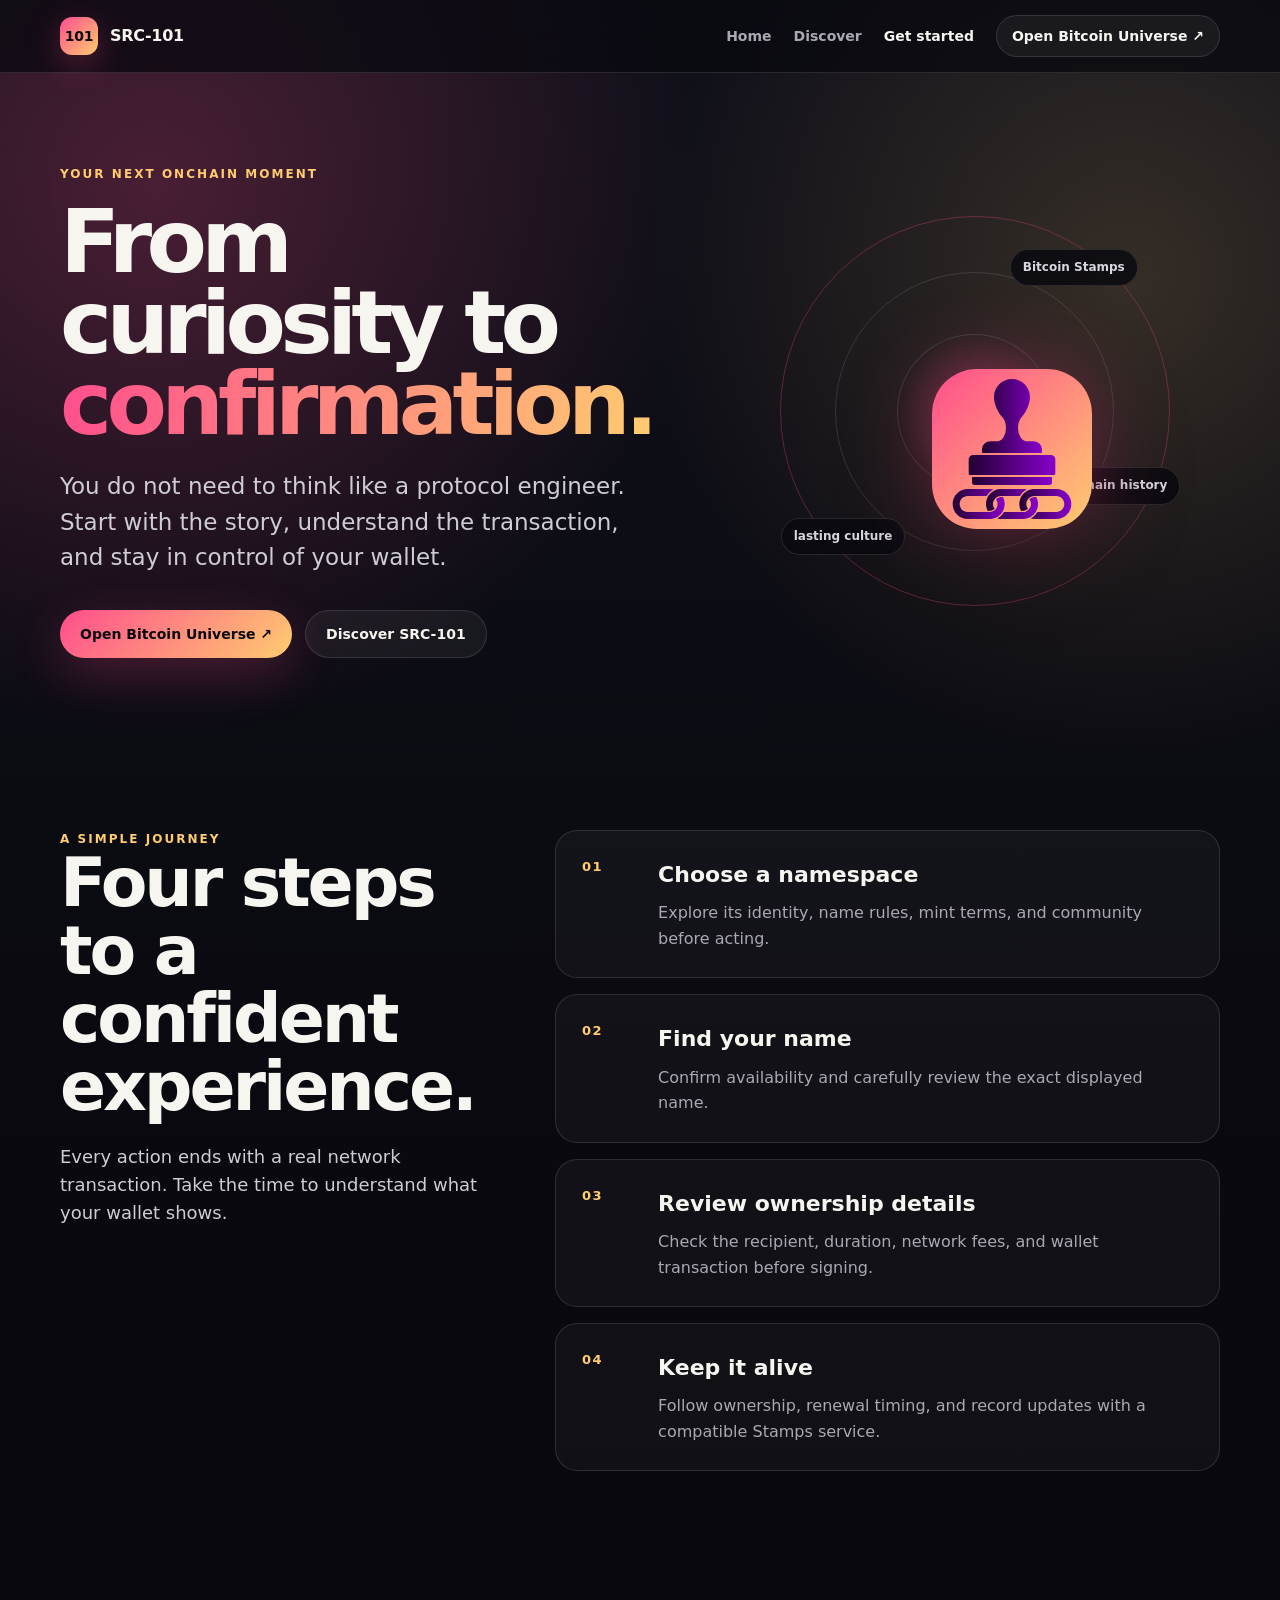
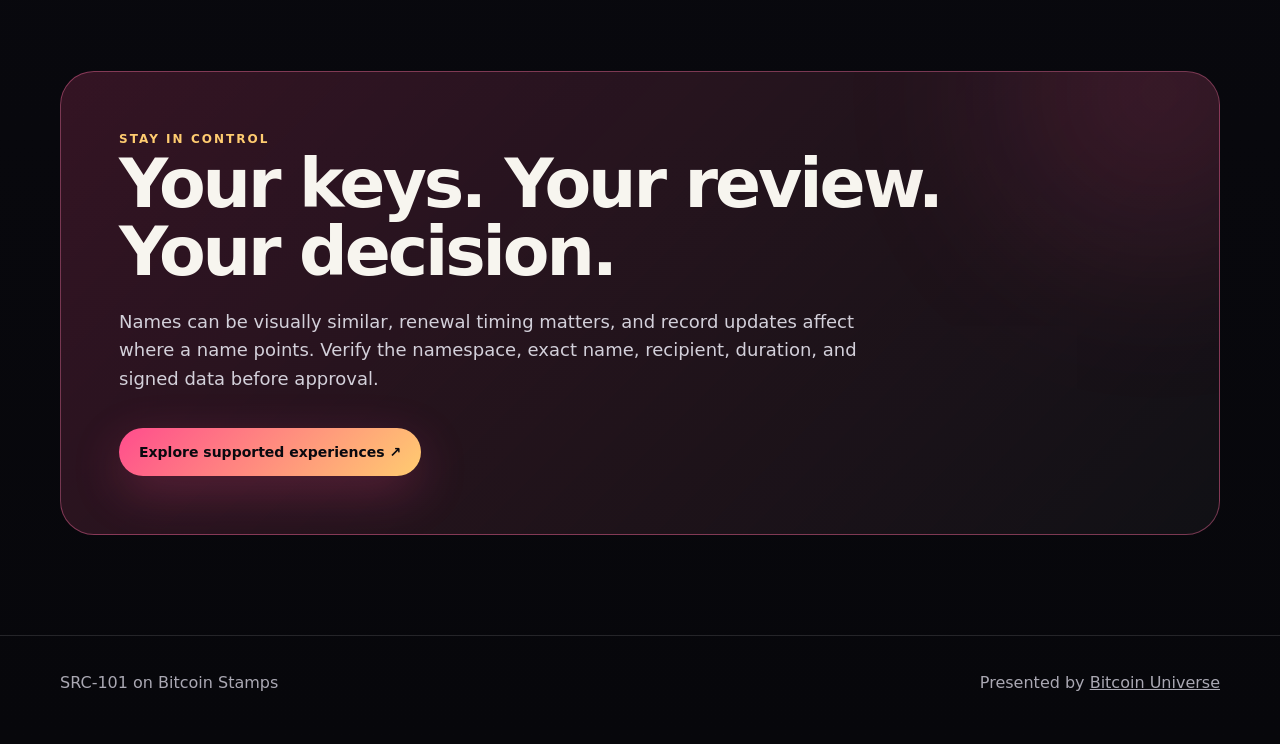
==== commit ad3fb9f7: "docs: make the public experience user-first" ====
--- a/guide.html
+++ b/guide.html
@@ -1,2 +1,18 @@
 <!doctype html>
-<html lang="en"><head><meta charset="utf-8"><meta name="viewport" content="width=device-width,initial-scale=1"><meta name="description" content="Implementation and verification guide for SRC-101."><meta name="theme-color" content="#0d0a0d"><title>SRC-101 build guide | Bitcoin Universe Docs</title><link rel="stylesheet" href="styles.css"></head><body><header class="top"><a class="brand" href="index.html"><img class="brand-stamp" src="assets/stampchain-logo-480.svg" alt="" aria-hidden="true"><span>SRC-101</span></a><nav><a class="" href="index.html">Overview</a><a class="" href="reference.html">Reference</a><a class="active" href="guide.html">Build & verify</a><a href="#sources">Sources</a><a class="combined" href="https://bitcoinuniverse.github.io/src-20/">Combined docs</a></nav><a class="repo" href="https://github.com/bitcoinuniverse/src-101">GitHub ↗</a></header><main><div class="wrap hero" style="min-height:410px"><div><div class="eyebrow">Implementation playbook</div><h1 style="font-size:clamp(46px,7vw,82px)">Build.<br><i style="font-style:normal;color:var(--accent)">Verify.</i><br>Ship.</h1><p>SRC-101 is safe to integrate only when the payload, transaction layout, and reader state agree.</p><a class="cta" href="reference.html">Review fields first <span>→</span></a></div><div class="orbit" aria-hidden="true"><div class="core">✓</div><span class="node one">preflight</span><span class="node two">transaction</span><span class="node three">indexer</span></div></div><div class="divider"></div><section><div class="wrap"><div class="section-head"><div><div class="eyebrow">End-to-end builder</div><h2>A deliberate path to broadcast.</h2></div><p>Each step forms a product requirement, a test case, and a support artifact. Do not hide protocol-critical information behind a generic send button.</p></div><div class="guide-list"><article><div><h3>Pin the SRC-101 reference indexer revision before generating JSON because exact field-set validation is strict.</h3><p>Record the evidence for this stage so a failed preview or unexpected confirmation can be reproduced and explained.</p></div></article><article><div><h3>For a deploy, assemble every required namespace field, validate lengths, and preserve the resulting transaction hash.</h3><p>Record the evidence for this stage so a failed preview or unexpected confirmation can be reproduced and explained.</p></div></article><article><div><h3>Base64-encode each token ID, decode it in tests, then reject duplicates and prohibited label characters locally.</h3><p>Record the evidence for this stage so a failed preview or unexpected confirmation can be reproduced and explained.</p></div></article><article><div><h3>For mint, obtain the current image activation rule, recipient list, coefficient limits, and signature requirements from the indexer.</h3><p>Record the evidence for this stage so a failed preview or unexpected confirmation can be reproduced and explained.</p></div></article><article><div><h3>For transfer or renewal, use the original deploy hash and normalized token ID exactly as indexed.</h3><p>Record the evidence for this stage so a failed preview or unexpected confirmation can be reproduced and explained.</p></div></article><article><div><h3>After confirmation, query owner, expiry, primary status, and record data from the active Stampchain implementation.</h3><p>Record the evidence for this stage so a failed preview or unexpected confirmation can be reproduced and explained.</p></div></article></div></div></section><section><div class="wrap"><div class="section-head"><div><div class="eyebrow">Release gate</div><h2>Before production traffic.</h2></div><p>Use these checks for automated tests, integration rehearsals, and final transaction review.</p></div><ul class="checklist"><li>Payload contains exactly the field set expected for its operation.</li><li>hash is a valid transaction hash for every non-deploy action.</li><li>tokenid base64-decodes and normalizes to the expected label.</li><li>Recipient appears in the deployment recipient policy where required.</li><li>Duration, coefficient, signature, and image rules match the current indexer version.</li><li>Owner and expiry state match after confirmation.</li></ul><div class="callout" style="margin-top:30px"><b>Operational caution</b>SRC-101 has strict, revision-sensitive field validation. Generate payloads from the active parser contract and regression-test them before using real names.</div></div></section><section id="sources"><div class="wrap"><div class="section-head"><div><div class="eyebrow">Source trail</div><h2>Read the active implementation.</h2></div><p>These links are the starting point for release-aware rules and reference behavior. Check them again before production use.</p></div><div class="sources"><a class="source" href="https://github.com/stampchain-io/btc_stamps/blob/main/indexer/src/index_core/src101.py" target="_blank" rel="noreferrer"><span>Stampchain BTC Stamps reference indexer</span><small>Open ↗</small></a><a class="source" href="https://stampchain.io/faq" target="_blank" rel="noreferrer"><span>Stampchain FAQ</span><small>Open ↗</small></a></div></div></section></main><footer class="footer"><div class="wrap">Built by <a href="https://github.com/bitcoinuniverse">Bitcoin Universe</a>. Review live protocol implementations before signing a transaction.</div></footer><script>for(const b of document.querySelectorAll('[data-copy]'))b.addEventListener('click',async()=>{try{await navigator.clipboard.writeText(b.dataset.copy);const t=b.textContent;b.textContent='Copied';setTimeout(()=>b.textContent=t,1200)}catch{b.textContent='Select text'}})</script></body></html>+<html lang="en">
+<head>
+  <meta charset="utf-8">
+  <meta name="viewport" content="width=device-width,initial-scale=1">
+  <title>Get started with SRC-101 — Bitcoin Universe</title>
+  <meta name="description" content="A simple, user-first path for exploring SRC-101 safely.">
+  <meta name="theme-color" content="#09090f">
+  <link rel="stylesheet" href="styles.css">
+</head>
+<body style="--accent:#ff4d8d;--accent-2:#ffcc70">
+<div class="topbar"><div class="wrap nav"><a class="brand" href="index.html"><span class="brand-mark">101</span><span>SRC-101</span></a><nav class="nav-links" aria-label="Main navigation"><a href="index.html">Home</a><a href="reference.html">Discover</a><a href="guide.html" aria-current="page">Get started</a><a class="nav-cta" href="https://inscribe.bitcoinuniverse.io/">Open Bitcoin Universe ↗</a></nav></div></div>
+<main>
+  <div class="wrap hero compact"><div><div class="eyebrow">Your next onchain moment</div><h1>From curiosity to <span class="gradient">confirmation.</span></h1><p class="lede">You do not need to think like a protocol engineer. Start with the story, understand the transaction, and stay in control of your wallet.</p><div class="actions"><a class="button primary" href="https://inscribe.bitcoinuniverse.io/">Open Bitcoin Universe ↗</a><a class="button secondary" href="reference.html">Discover SRC-101</a></div></div><div class="hero-art"><div class="orbit"><img class="logo-art core" src="assets/stampchain-logo-480.svg" alt=""><span class="spark one">Bitcoin Stamps</span><span class="spark two">lasting culture</span><span class="spark three">onchain history</span></div></div></div>
+  <section><div class="wrap story"><div class="story-copy"><div class="eyebrow">A simple journey</div><h2>Four steps to a confident experience.</h2><p class="lede" style="font-size:18px;margin-top:22px">Every action ends with a real network transaction. Take the time to understand what your wallet shows.</p></div><div class="story-list"><article class="story-item"><b>01</b><div><h3>Choose a namespace</h3><p>Explore its identity, name rules, mint terms, and community before acting.</p></div></article><article class="story-item"><b>02</b><div><h3>Find your name</h3><p>Confirm availability and carefully review the exact displayed name.</p></div></article><article class="story-item"><b>03</b><div><h3>Review ownership details</h3><p>Check the recipient, duration, network fees, and wallet transaction before signing.</p></div></article><article class="story-item"><b>04</b><div><h3>Keep it alive</h3><p>Follow ownership, renewal timing, and record updates with a compatible Stamps service.</p></div></article></div></div></section>
+  <section><div class="wrap spotlight"><div class="eyebrow">Stay in control</div><h2>Your keys. Your review. Your decision.</h2><p>Names can be visually similar, renewal timing matters, and record updates affect where a name points. Verify the namespace, exact name, recipient, duration, and signed data before approval.</p><div class="actions"><a class="button primary" href="https://inscribe.bitcoinuniverse.io/">Explore supported experiences ↗</a></div></div></section>
+</main>
+<footer><div class="wrap footer-inner"><span>SRC-101 on Bitcoin Stamps</span><span>Presented by <a href="https://github.com/bitcoinuniverse/src-101">Bitcoin Universe</a></span></div></footer></body></html>
--- a/styles.css
+++ b/styles.css
@@ -1,262 +1,137 @@
 :root {
-  --accent: #9d00d6;
-  --accent-strong: #bb00ff;
-  --ink: #fbf8ff;
-  --muted: #d7c9e1;
-  --paper: #0d0a0d;
-  --panel: #190c20;
-  --panel-deep: #120716;
-  --line: rgba(232, 210, 247, 0.17);
-  --soft: rgba(255, 255, 255, 0.06);
   color-scheme: dark;
+  --ink: #f7f5ef;
+  --muted: #aaa8b3;
+  --panel: rgba(255, 255, 255, 0.06);
+  --line: rgba(255, 255, 255, 0.12);
+  --accent: #ff8a3d;
+  --accent-2: #ffd166;
+  --bg: #09090f;
+  font-family: Inter, ui-sans-serif, system-ui, -apple-system, BlinkMacSystemFont, "Segoe UI", sans-serif;
 }
-
 * { box-sizing: border-box; }
-
 html { scroll-behavior: smooth; }
-
 body {
   margin: 0;
+  min-width: 320px;
   color: var(--ink);
   background:
-    radial-gradient(900px 480px at 82% -80px, rgba(157, 0, 214, 0.3), transparent 64%),
-    radial-gradient(680px 540px at -12% 38%, rgba(68, 0, 102, 0.25), transparent 70%),
-    var(--paper);
-  font: 16px/1.62 ui-sans-serif, system-ui, -apple-system, BlinkMacSystemFont, "Segoe UI", sans-serif;
+    radial-gradient(circle at 12% 8%, color-mix(in srgb, var(--accent) 24%, transparent), transparent 34rem),
+    radial-gradient(circle at 88% 12%, color-mix(in srgb, var(--accent-2) 16%, transparent), transparent 30rem),
+    linear-gradient(180deg, #11111b 0%, var(--bg) 48%, #07070b 100%);
+  line-height: 1.6;
 }
-
-a { color: #e8c9fa; }
-
-:where(a, button, summary, [tabindex]):focus-visible {
-  outline: 3px solid #e8c9fa;
-  outline-offset: 3px;
+body::before {
+  content: "";
+  position: fixed;
+  inset: 0;
+  pointer-events: none;
+  opacity: 0.18;
+  background-image: linear-gradient(rgba(255,255,255,.025) 1px, transparent 1px), linear-gradient(90deg, rgba(255,255,255,.025) 1px, transparent 1px);
+  background-size: 42px 42px;
+  mask-image: linear-gradient(to bottom, #000, transparent 78%);
 }
-
-.top {
-  min-height: 74px;
-  display: flex;
-  gap: 18px;
-  align-items: center;
-  max-width: 1200px;
-  margin: auto;
-  padding: 0 26px;
+a { color: inherit; }
+.wrap { width: min(1160px, calc(100% - 40px)); margin: 0 auto; }
+.topbar {
+  position: sticky;
+  top: 0;
+  z-index: 20;
+  backdrop-filter: blur(18px);
+  background: rgba(9,9,15,.75);
   border-bottom: 1px solid var(--line);
-  position: relative;
-  z-index: 4;
 }
-
-.brand {
-  display: flex;
-  align-items: center;
-  gap: 10px;
-  color: var(--ink);
-  text-decoration: none;
-  font-weight: 800;
-  letter-spacing: -0.02em;
-}
-
-.brand-stamp {
-  width: 34px;
-  height: 34px;
-  filter: drop-shadow(0 0 14px rgba(187, 0, 255, 0.4));
-}
-
-nav { display: flex; gap: 3px; margin-left: 14px; }
-
-nav a,
-.repo {
-  color: var(--muted);
-  text-decoration: none;
-  padding: 8px 10px;
-  border-radius: 8px;
+.nav { min-height: 72px; display: flex; align-items: center; justify-content: space-between; gap: 24px; }
+.brand { display: inline-flex; align-items: center; gap: 12px; text-decoration: none; font-weight: 800; letter-spacing: -.02em; }
+.brand-mark {
+  display: grid;
+  place-items: center;
+  width: 38px;
+  height: 38px;
+  border-radius: 12px;
+  color: #09090f;
+  background: linear-gradient(135deg, var(--accent), var(--accent-2));
+  box-shadow: 0 10px 32px color-mix(in srgb, var(--accent) 28%, transparent);
   font-size: 14px;
 }
-
-nav a:hover,
-nav a.active,
-nav a.combined,
-.repo:hover {
-  color: var(--ink);
-  background: rgba(187, 0, 255, 0.12);
+.nav-links { display: flex; align-items: center; gap: 22px; }
+.nav-links a { color: var(--muted); text-decoration: none; font-size: 14px; font-weight: 650; }
+.nav-links a:hover, .nav-links a[aria-current="page"] { color: var(--ink); }
+.nav-links .nav-cta { color: var(--ink); border: 1px solid var(--line); border-radius: 999px; padding: 9px 15px; background: rgba(255,255,255,.05); }
+.hero { min-height: 680px; display: grid; grid-template-columns: minmax(0, 1.1fr) minmax(320px, .9fr); align-items: center; gap: 70px; padding: 92px 0 72px; }
+.hero.compact { min-height: 560px; }
+.eyebrow { color: var(--accent-2); font-size: 12px; font-weight: 850; letter-spacing: .17em; text-transform: uppercase; }
+h1, h2, h3, p { margin-top: 0; }
+h1 { max-width: 880px; margin: 18px 0 24px; font-size: clamp(54px, 8vw, 112px); line-height: .92; letter-spacing: -.065em; }
+.hero.compact h1 { font-size: clamp(48px, 7vw, 88px); }
+.gradient { color: transparent; background: linear-gradient(100deg, var(--accent), var(--accent-2)); background-clip: text; -webkit-background-clip: text; }
+.lede { max-width: 690px; color: #ceccd4; font-size: clamp(18px, 2.2vw, 23px); line-height: 1.55; }
+.actions { display: flex; flex-wrap: wrap; gap: 13px; margin-top: 34px; }
+.button { display: inline-flex; align-items: center; justify-content: center; gap: 10px; min-height: 48px; padding: 0 20px; border-radius: 999px; text-decoration: none; font-size: 14px; font-weight: 800; }
+.button.primary { color: #09090f; background: linear-gradient(135deg, var(--accent), var(--accent-2)); box-shadow: 0 16px 50px color-mix(in srgb, var(--accent) 24%, transparent); }
+.button.secondary { border: 1px solid var(--line); background: rgba(255,255,255,.05); }
+.hero-art { position: relative; min-height: 430px; display: grid; place-items: center; }
+.orbit { width: min(390px, 88vw); aspect-ratio: 1; border-radius: 50%; border: 1px solid color-mix(in srgb, var(--accent) 30%, transparent); position: relative; animation: float 7s ease-in-out infinite; }
+.orbit::before, .orbit::after { content: ""; position: absolute; border-radius: inherit; border: 1px solid var(--line); }
+.orbit::before { inset: 14%; }
+.orbit::after { inset: 30%; background: radial-gradient(circle, color-mix(in srgb, var(--accent) 30%, transparent), transparent 70%); }
+.core { position: absolute; inset: 39%; z-index: 2; display: grid; place-items: center; border-radius: 28%; color: #09090f; font-size: clamp(18px, 3vw, 32px); font-weight: 950; background: linear-gradient(135deg, var(--accent), var(--accent-2)); box-shadow: 0 0 80px color-mix(in srgb, var(--accent) 38%, transparent); }
+.spark { position: absolute; display: inline-flex; padding: 8px 12px; border: 1px solid var(--line); border-radius: 999px; background: rgba(9,9,15,.84); color: #d8d6df; font-size: 12px; font-weight: 750; }
+.spark.one { top: 8%; right: 8%; }
+.spark.two { bottom: 13%; left: 0; }
+.spark.three { right: -3%; bottom: 26%; }
+.logo-art { max-width: 76%; max-height: 160px; filter: drop-shadow(0 18px 36px rgba(0,0,0,.36)); }
+.band { border-top: 1px solid var(--line); border-bottom: 1px solid var(--line); background: rgba(255,255,255,.025); }
+.band-inner { min-height: 92px; display: flex; align-items: center; justify-content: space-between; gap: 24px; color: #d7d5dc; }
+.band strong { color: var(--accent-2); }
+section { padding: 100px 0; }
+.section-head { display: grid; grid-template-columns: minmax(0, 1fr) minmax(280px, .6fr); gap: 70px; align-items: end; margin-bottom: 46px; }
+h2 { max-width: 760px; margin-bottom: 0; font-size: clamp(38px, 6vw, 68px); line-height: 1; letter-spacing: -.045em; }
+.section-head p { color: var(--muted); margin-bottom: 3px; }
+.grid { display: grid; grid-template-columns: repeat(3, minmax(0,1fr)); gap: 18px; }
+.card { min-height: 240px; padding: 30px; border: 1px solid var(--line); border-radius: 26px; background: linear-gradient(145deg, rgba(255,255,255,.075), rgba(255,255,255,.025)); box-shadow: 0 24px 70px rgba(0,0,0,.16); }
+.card .num { color: var(--accent-2); font-size: 11px; font-weight: 900; letter-spacing: .16em; }
+.card h3 { margin: 34px 0 12px; font-size: 25px; line-height: 1.15; letter-spacing: -.025em; }
+.card p { color: var(--muted); margin-bottom: 0; }
+.story { display: grid; grid-template-columns: .78fr 1.22fr; gap: 70px; align-items: start; }
+.story-copy { position: sticky; top: 110px; }
+.story-list { display: grid; gap: 16px; }
+.story-item { display: grid; grid-template-columns: 58px 1fr; gap: 18px; padding: 26px; border: 1px solid var(--line); border-radius: 22px; background: rgba(255,255,255,.035); }
+.story-item b { color: var(--accent-2); font-size: 13px; letter-spacing: .1em; }
+.story-item h3 { margin-bottom: 8px; font-size: 22px; }
+.story-item p { color: var(--muted); margin-bottom: 0; }
+.spotlight { overflow: hidden; position: relative; padding: 58px; border: 1px solid color-mix(in srgb, var(--accent) 34%, var(--line)); border-radius: 34px; background: linear-gradient(135deg, color-mix(in srgb, var(--accent) 18%, transparent), rgba(255,255,255,.04)); }
+.spotlight::after { content: ""; position: absolute; width: 280px; height: 280px; right: -80px; top: -120px; border-radius: 50%; background: var(--accent); filter: blur(100px); opacity: .18; }
+.spotlight h2 { max-width: 870px; }
+.spotlight p { max-width: 760px; margin: 22px 0 0; color: #d3d0da; font-size: 18px; }
+.fact-list { display: grid; grid-template-columns: repeat(2, minmax(0,1fr)); gap: 15px; }
+.fact { padding: 24px; border-left: 2px solid var(--accent); background: rgba(255,255,255,.035); border-radius: 0 18px 18px 0; }
+.fact strong { display: block; margin-bottom: 6px; }
+.fact span { color: var(--muted); }
+.source-list { display: grid; gap: 12px; }
+.source { display: flex; align-items: center; justify-content: space-between; gap: 20px; padding: 18px 20px; border: 1px solid var(--line); border-radius: 16px; text-decoration: none; background: rgba(255,255,255,.03); }
+.source:hover { border-color: var(--accent); }
+.source span:last-child { color: var(--accent-2); }
+footer { padding: 34px 0 48px; color: var(--muted); border-top: 1px solid var(--line); }
+.footer-inner { display: flex; align-items: center; justify-content: space-between; gap: 20px; }
+@keyframes float { 0%,100% { transform: translateY(0) rotate(-2deg); } 50% { transform: translateY(-13px) rotate(2deg); } }
+@media (max-width: 860px) {
+  .nav-links a:not(.nav-cta) { display: none; }
+  .hero, .section-head, .story { grid-template-columns: 1fr; gap: 40px; }
+  .hero { padding-top: 70px; }
+  .hero-art { min-height: 360px; }
+  .grid { grid-template-columns: 1fr !important; }
+  .story-copy { position: static; }
+  .fact-list { grid-template-columns: 1fr; }
 }
-
-.repo {
-  margin-left: auto;
-  border: 1px solid var(--line);
-  color: var(--ink);
+@media (max-width: 560px) {
+  .wrap { width: min(100% - 28px, 1160px); }
+  .nav { min-height: 64px; }
+  .brand span:last-child { max-width: 150px; white-space: nowrap; overflow: hidden; text-overflow: ellipsis; }
+  h1 { font-size: clamp(48px, 17vw, 72px); }
+  .hero { min-height: auto; padding-bottom: 50px; }
+  .hero-art { min-height: 300px; }
+  .spotlight { padding: 32px 24px; }
+  section { padding: 76px 0; }
+  .band-inner, .footer-inner { align-items: flex-start; flex-direction: column; padding: 22px 0; }
 }
-
-.wrap { max-width: 1200px; margin: auto; padding: 0 26px; }
-
-.hero {
-  min-height: 500px;
-  padding: 80px 0 54px;
-  display: grid;
-  grid-template-columns: minmax(0, 1fr) 400px;
-  gap: 55px;
-  align-items: center;
-}
-
-.eyebrow {
-  color: var(--accent-strong);
-  font-size: 12px;
-  letter-spacing: 0.14em;
-  text-transform: uppercase;
-  font-weight: 800;
-}
-
-.hero h1 {
-  font-size: clamp(48px, 7.7vw, 94px);
-  letter-spacing: -0.078em;
-  line-height: 0.94;
-  margin: 13px 0 22px;
-  max-width: 720px;
-}
-
-.hero p { color: #eadff0; font-size: 20px; line-height: 1.55; max-width: 690px; margin: 0; }
-
-.chips { display: flex; flex-wrap: wrap; gap: 8px; margin-top: 28px; }
-
-.chip {
-  padding: 6px 10px;
-  border: 1px solid var(--line);
-  border-radius: 999px;
-  color: #eadff0;
-  background: rgba(157, 0, 214, 0.08);
-  font-size: 12px;
-}
-
-.cta {
-  display: inline-flex;
-  align-items: center;
-  gap: 9px;
-  margin-top: 29px;
-  padding: 11px 15px;
-  background: linear-gradient(135deg, var(--accent), var(--accent-strong));
-  color: #fff;
-  text-decoration: none;
-  font-weight: 800;
-  border-radius: 10px;
-  box-shadow: 0 12px 32px rgba(157, 0, 214, 0.3);
-}
-
-.cta:hover { color: #fff; transform: translateY(-1px); }
-
-.orbit { height: 380px; position: relative; display: grid; place-items: center; isolation: isolate; }
-
-.orbit::before,
-.orbit::after {
-  content: "";
-  position: absolute;
-  border: 1px solid rgba(187, 0, 255, 0.45);
-  border-radius: 50%;
-  z-index: -1;
-}
-
-.orbit::before { width: 310px; height: 310px; transform: rotate(24deg) scaleY(0.58); }
-.orbit::after { width: 365px; height: 365px; border-color: var(--line); transform: rotate(-39deg) scaleY(0.33); }
-
-.core {
-  width: 168px;
-  height: 168px;
-  border-radius: 34px;
-  display: grid;
-  place-items: center;
-  background: linear-gradient(140deg, #bb00ff, #610085);
-  color: #fff;
-  font-size: 58px;
-  font-weight: 900;
-  letter-spacing: -0.11em;
-  box-shadow: 0 0 0 17px rgba(255, 255, 255, 0.028), 0 0 60px rgba(187, 0, 255, 0.35);
-  transform: rotate(-10deg);
-}
-
-.node {
-  position: absolute;
-  border: 1px solid var(--line);
-  background: rgba(25, 12, 32, 0.92);
-  color: #e6d9ef;
-  padding: 7px 9px;
-  border-radius: 8px;
-  font-size: 12px;
-}
-
-.node.one { top: 42px; right: 0; }
-.node.two { bottom: 42px; left: 8px; }
-.node.three { right: 22px; bottom: 104px; }
-.divider { height: 1px; background: var(--line); }
-section { padding: 82px 0; }
-
-.section-head { display: grid; grid-template-columns: minmax(0, 1fr) minmax(0, 1.1fr); gap: 50px; margin-bottom: 34px; }
-.section-head h2 { letter-spacing: -0.052em; font-size: clamp(29px, 4.1vw, 51px); line-height: 1.03; margin: 6px 0 0; }
-.section-head p { color: var(--muted); align-self: end; margin: 0; font-size: 17px; }
-.grid { display: grid; gap: 16px; }
-.four { grid-template-columns: repeat(4, 1fr); }
-.three { grid-template-columns: repeat(3, 1fr); }
-
-.card {
-  border: 1px solid var(--line);
-  background: linear-gradient(145deg, rgba(157, 0, 214, 0.13), rgba(255, 255, 255, 0.025));
-  border-radius: 15px;
-  padding: 20px;
-  min-width: 0;
-}
-
-.card .number { color: var(--accent-strong); font-size: 12px; font-weight: 800; letter-spacing: 0.11em; }
-.card h3 { font-size: 18px; letter-spacing: -0.025em; line-height: 1.2; margin: 15px 0 8px; }
-.card p { color: var(--muted); font-size: 14px; margin: 0; }
-.steps { counter-reset: step; }
-.step { counter-increment: step; position: relative; padding: 22px 17px 18px 29px; border-left: 1px solid var(--line); }
-.step::before { content: counter(step, decimal-leading-zero); position: absolute; top: 22px; left: -11px; color: var(--accent-strong); font-size: 10px; font-weight: 900; background: var(--paper); padding: 3px; }
-.step h3 { margin: 0 0 7px; font-size: 17px; line-height: 1.25; }
-.step p { margin: 0; color: var(--muted); font-size: 14px; }
-
-.callout { border-left: 3px solid var(--accent-strong); border-radius: 0 12px 12px 0; background: rgba(157, 0, 214, 0.1); padding: 20px 22px; color: #eadff0; }
-.callout b { display: block; color: var(--ink); margin-bottom: 5px; }
-.packet { padding: 0; overflow: hidden; }
-.packet header { display: flex; align-items: center; justify-content: space-between; padding: 13px 16px; border-bottom: 1px solid var(--line); font-size: 13px; font-weight: 800; }
-.packet button { background: transparent; color: #e8c9fa; border: 1px solid var(--line); border-radius: 6px; padding: 4px 7px; cursor: pointer; font: inherit; font-size: 11px; }
-.packet button:hover { color: #fff; background: rgba(187, 0, 255, 0.12); }
-pre { white-space: pre-wrap; overflow: auto; padding: 18px; margin: 0; color: #f0d5ff; font: 13px/1.65 ui-monospace, SFMono-Regular, Consolas, monospace; background: var(--panel-deep); }
-.table-wrap { overflow: auto; border: 1px solid var(--line); border-radius: 14px; }
-table { width: 100%; border-collapse: collapse; min-width: 690px; background: rgba(157, 0, 214, 0.055); }
-th, td { text-align: left; padding: 14px 15px; border-bottom: 1px solid var(--line); vertical-align: top; }
-th { font-size: 11px; letter-spacing: 0.1em; text-transform: uppercase; color: var(--accent-strong); background: rgba(157, 0, 214, 0.1); }
-td { font-size: 14px; color: #e0d3e8; }
-td:first-child { font-family: ui-monospace, monospace; color: var(--ink); font-weight: 700; }
-tr:last-child td { border-bottom: 0; }
-.checklist { list-style: none; padding: 0; margin: 0; display: grid; gap: 10px; }
-.checklist li { display: flex; gap: 11px; padding: 13px 14px; border: 1px solid var(--line); border-radius: 10px; color: #eadff0; background: rgba(157, 0, 214, 0.06); }
-.checklist li::before { content: "+"; display: grid; place-items: center; flex: 0 0 20px; width: 20px; height: 20px; border-radius: 50%; background: rgba(187, 0, 255, 0.2); color: #f1d6ff; font-weight: 900; }
-.sources { display: grid; grid-template-columns: repeat(2, minmax(0, 1fr)); gap: 12px; }
-.source { display: flex; align-items: center; justify-content: space-between; gap: 16px; padding: 15px 16px; border: 1px solid var(--line); border-radius: 11px; color: var(--ink); text-decoration: none; background: rgba(157, 0, 214, 0.07); }
-.source:hover { color: #fff; border-color: rgba(187, 0, 255, 0.62); }
-.source small { color: var(--muted); white-space: nowrap; }
-.footer { padding: 34px 0 48px; border-top: 1px solid var(--line); color: #b9a7c6; font-size: 13px; }
-.footer a { color: #e8c9fa; }
-.guide-list { display: grid; gap: 0; counter-reset: guide; }
-.guide-list article { counter-increment: guide; display: grid; grid-template-columns: 62px 1fr; gap: 18px; padding: 24px 0; border-bottom: 1px solid var(--line); }
-.guide-list article::before { content: counter(guide, decimal-leading-zero); color: var(--accent-strong); font-weight: 900; font-size: 14px; }
-.guide-list h3 { margin: 0 0 5px; font-size: 19px; letter-spacing: -0.025em; }
-.guide-list p { margin: 0; color: var(--muted); }
-.mini { font-size: 13px; color: var(--muted); }
-
-@media (max-width: 800px) {
-  .top { padding: 0 16px; min-height: 66px; flex-wrap: wrap; gap: 8px; }
-  .brand { margin-right: auto; }
-  nav { order: 3; margin: 0 -8px 7px; width: 100%; overflow: auto; }
-  .repo { margin: 0; }
-  .wrap { padding: 0 17px; }
-  .hero { grid-template-columns: 1fr; padding: 56px 0 26px; gap: 5px; min-height: 0; }
-  .hero h1 { font-size: 58px; }
-  .orbit { height: 230px; transform: scale(0.72); margin: -28px; }
-  .section-head { grid-template-columns: 1fr; gap: 15px; }
-  .four, .three { grid-template-columns: 1fr; }
-  .sources { grid-template-columns: 1fr; }
-  section { padding: 55px 0; }
-}
-
-@media (prefers-reduced-motion: reduce) {
-  html { scroll-behavior: auto; }
-  *, *::before, *::after { transition-duration: 0.01ms !important; animation-duration: 0.01ms !important; animation-iteration-count: 1 !important; }
-}
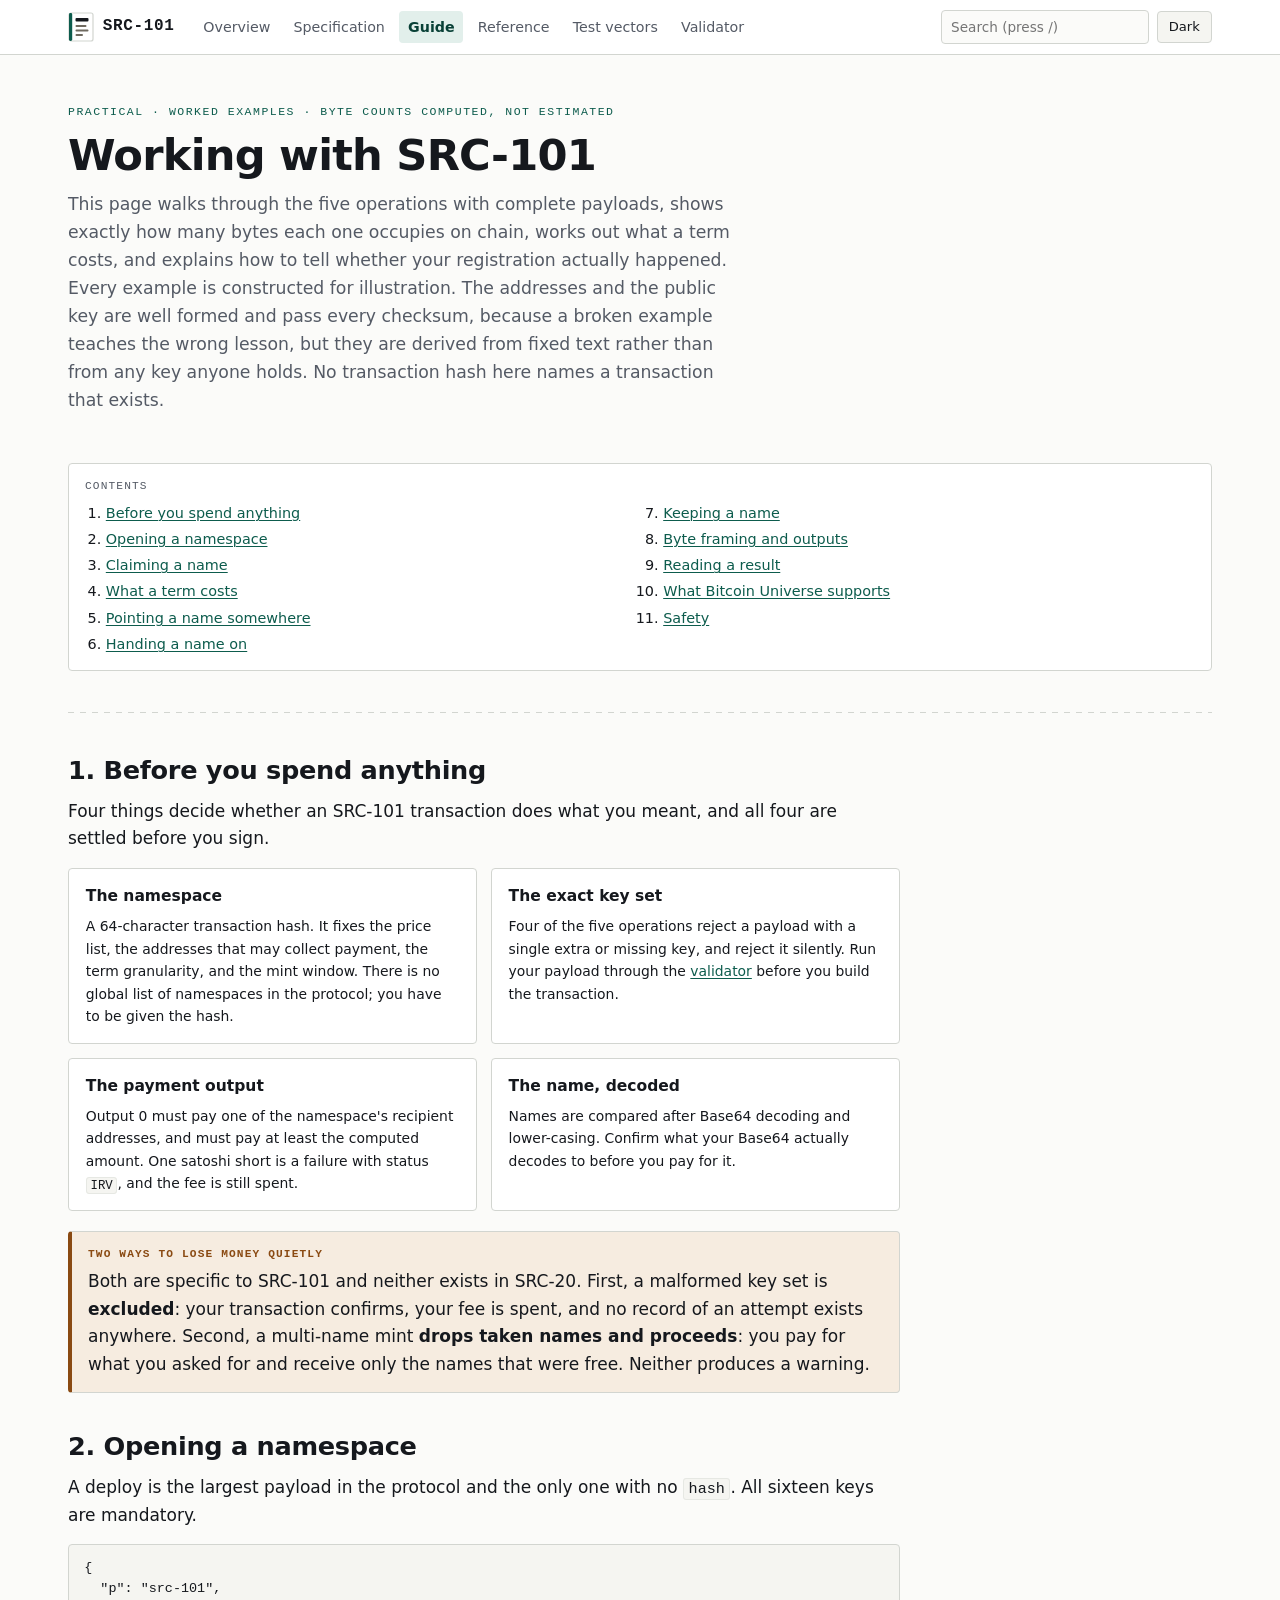
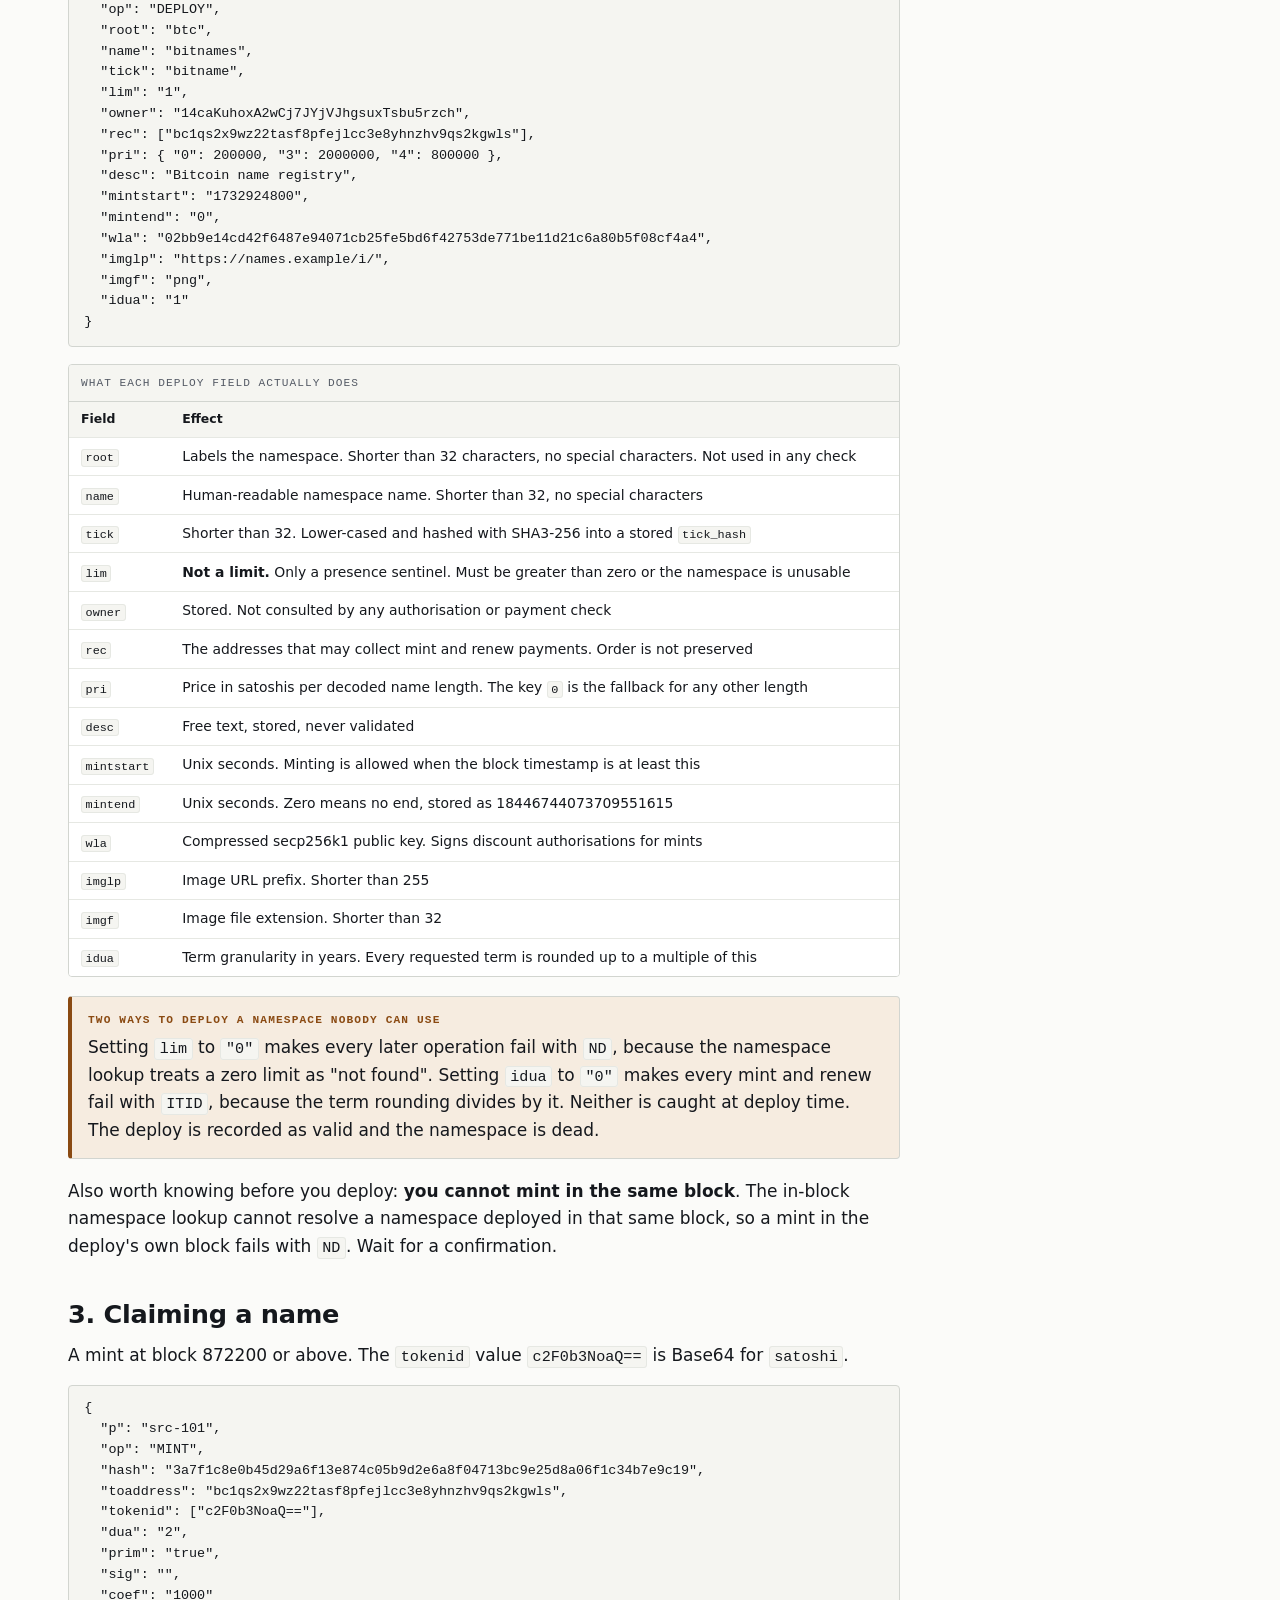
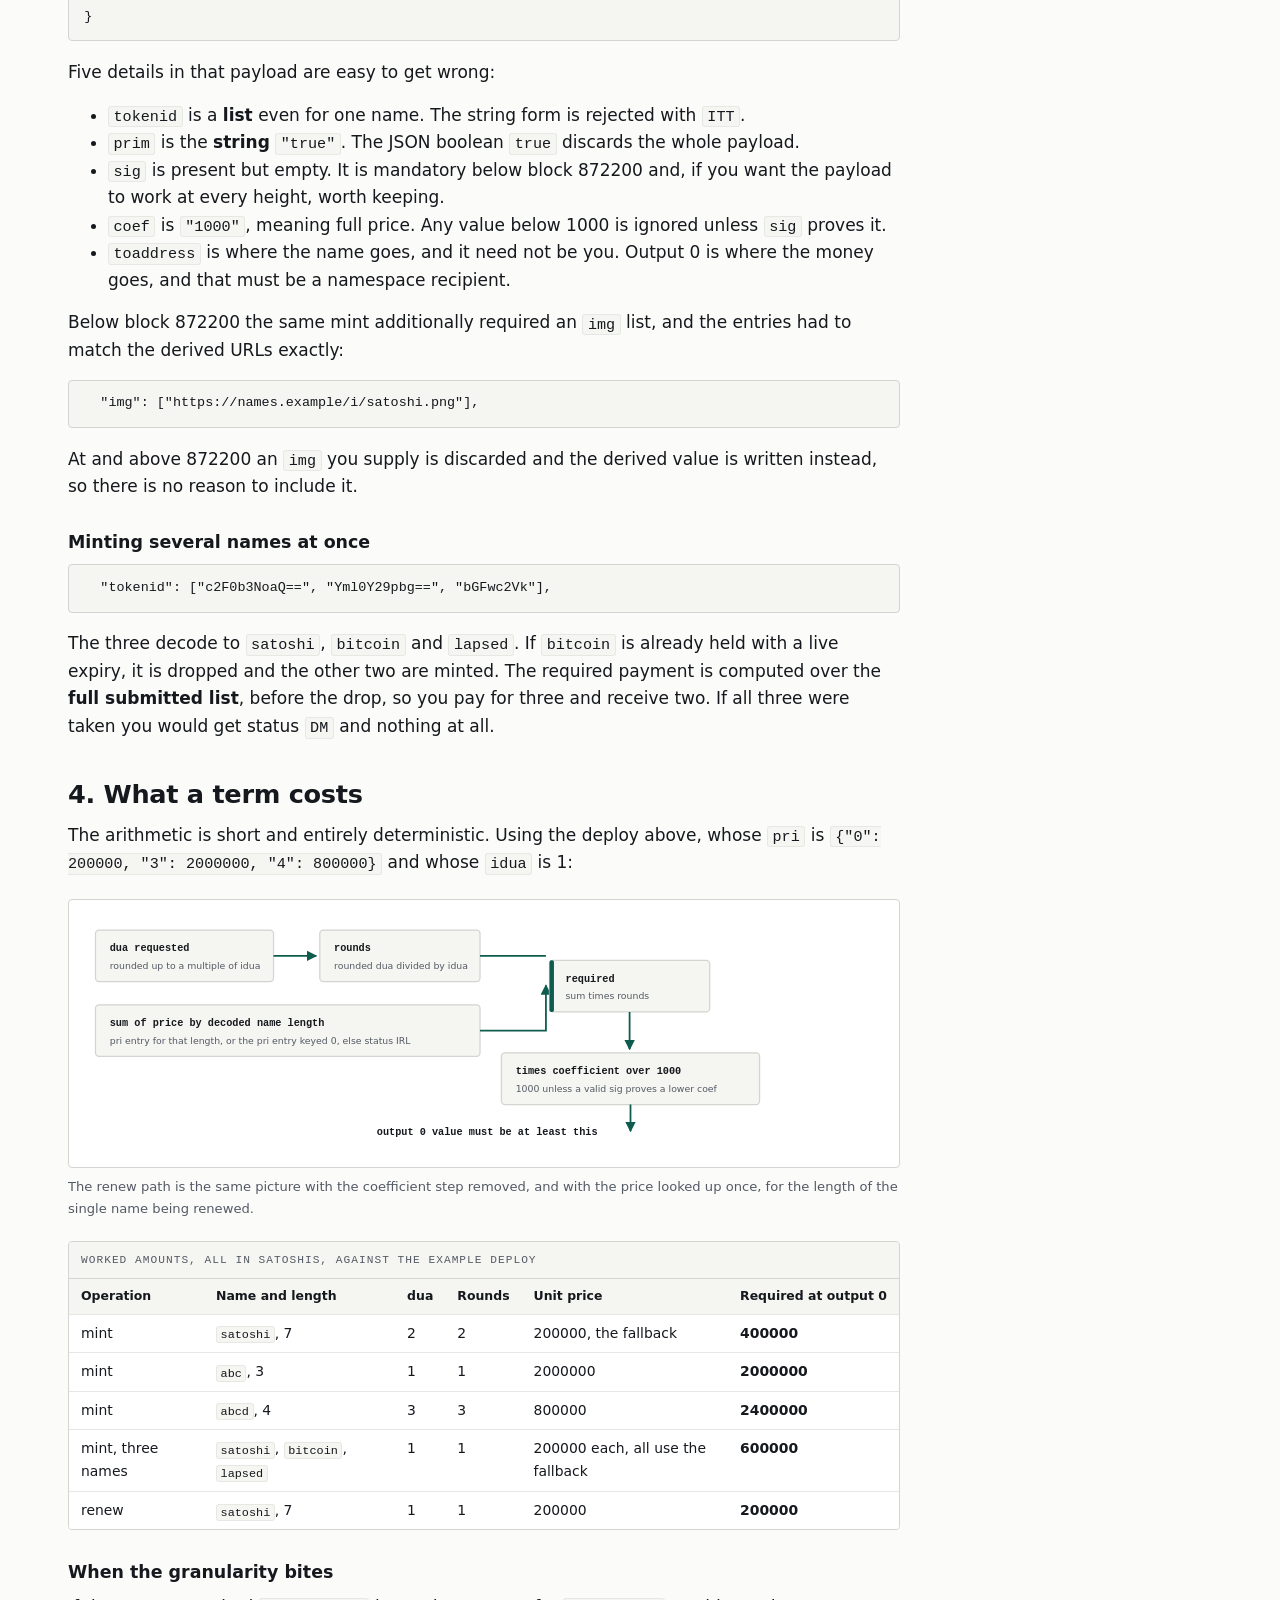
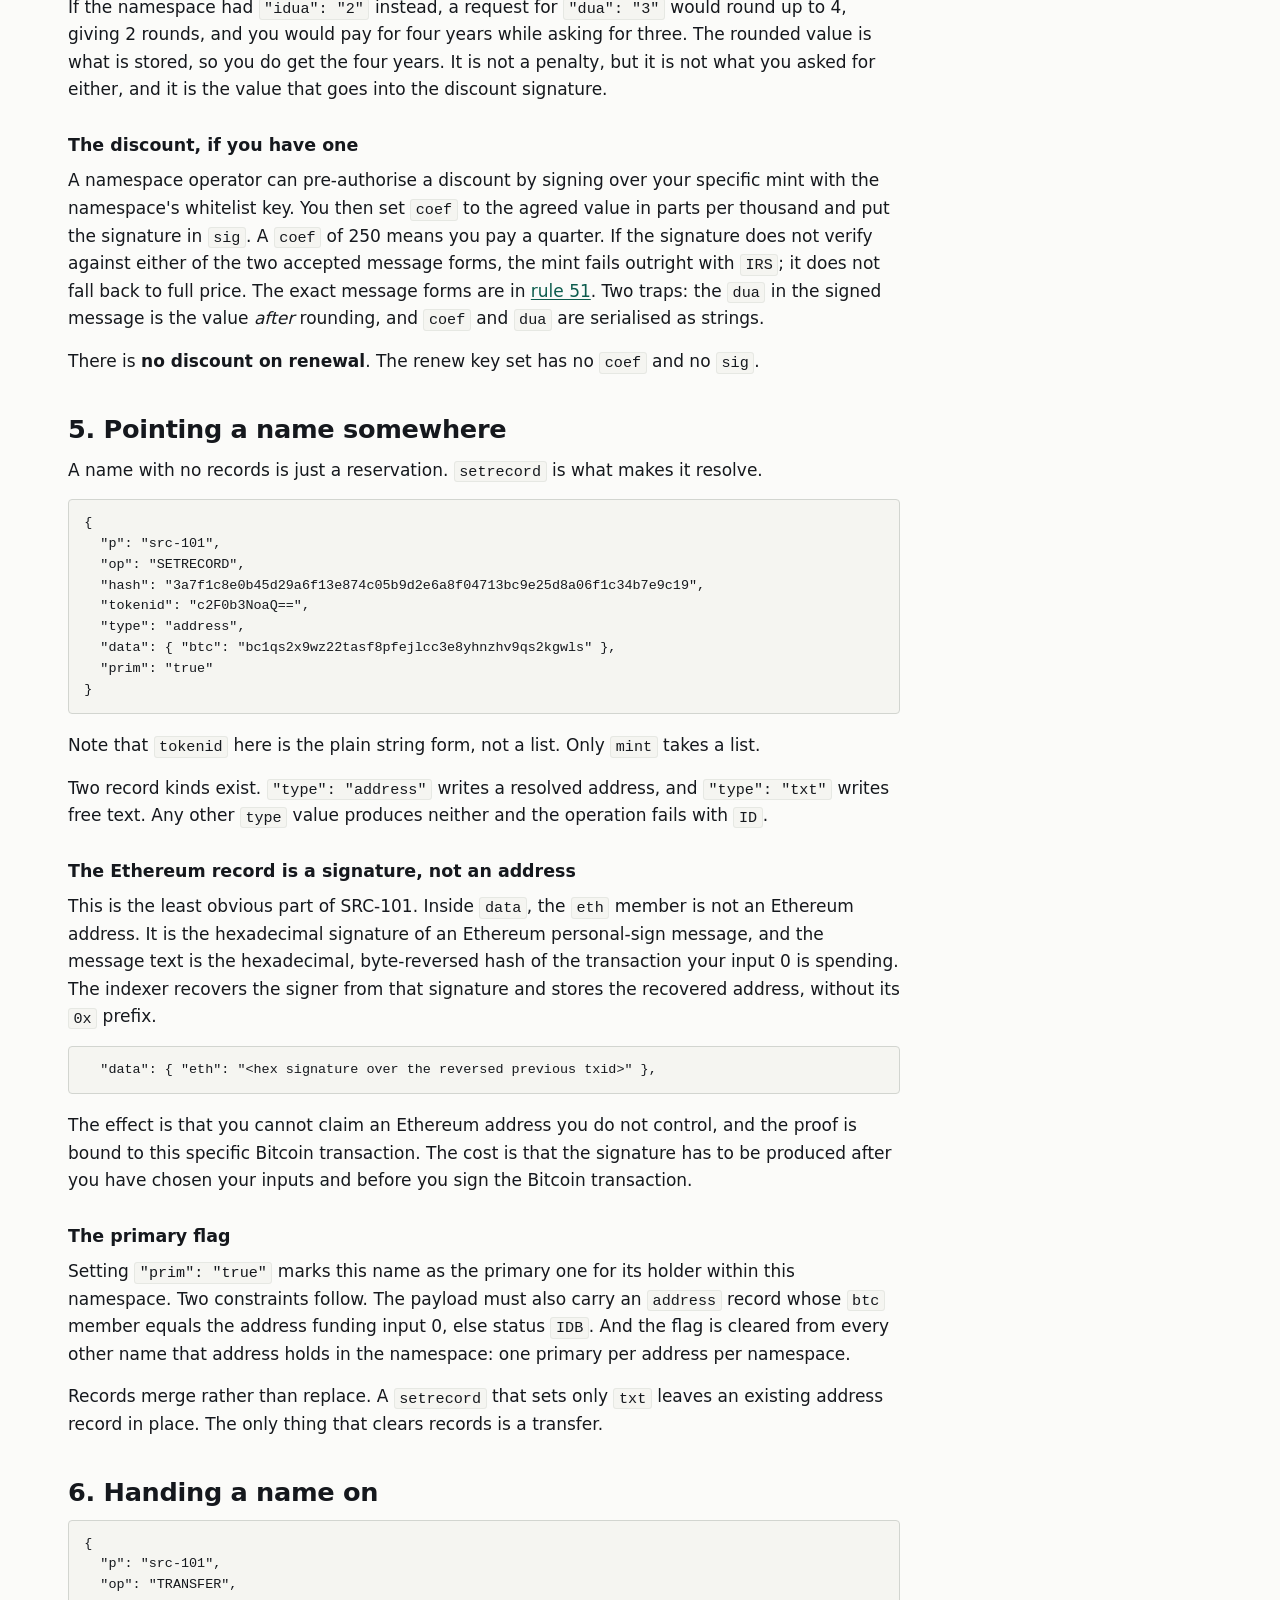
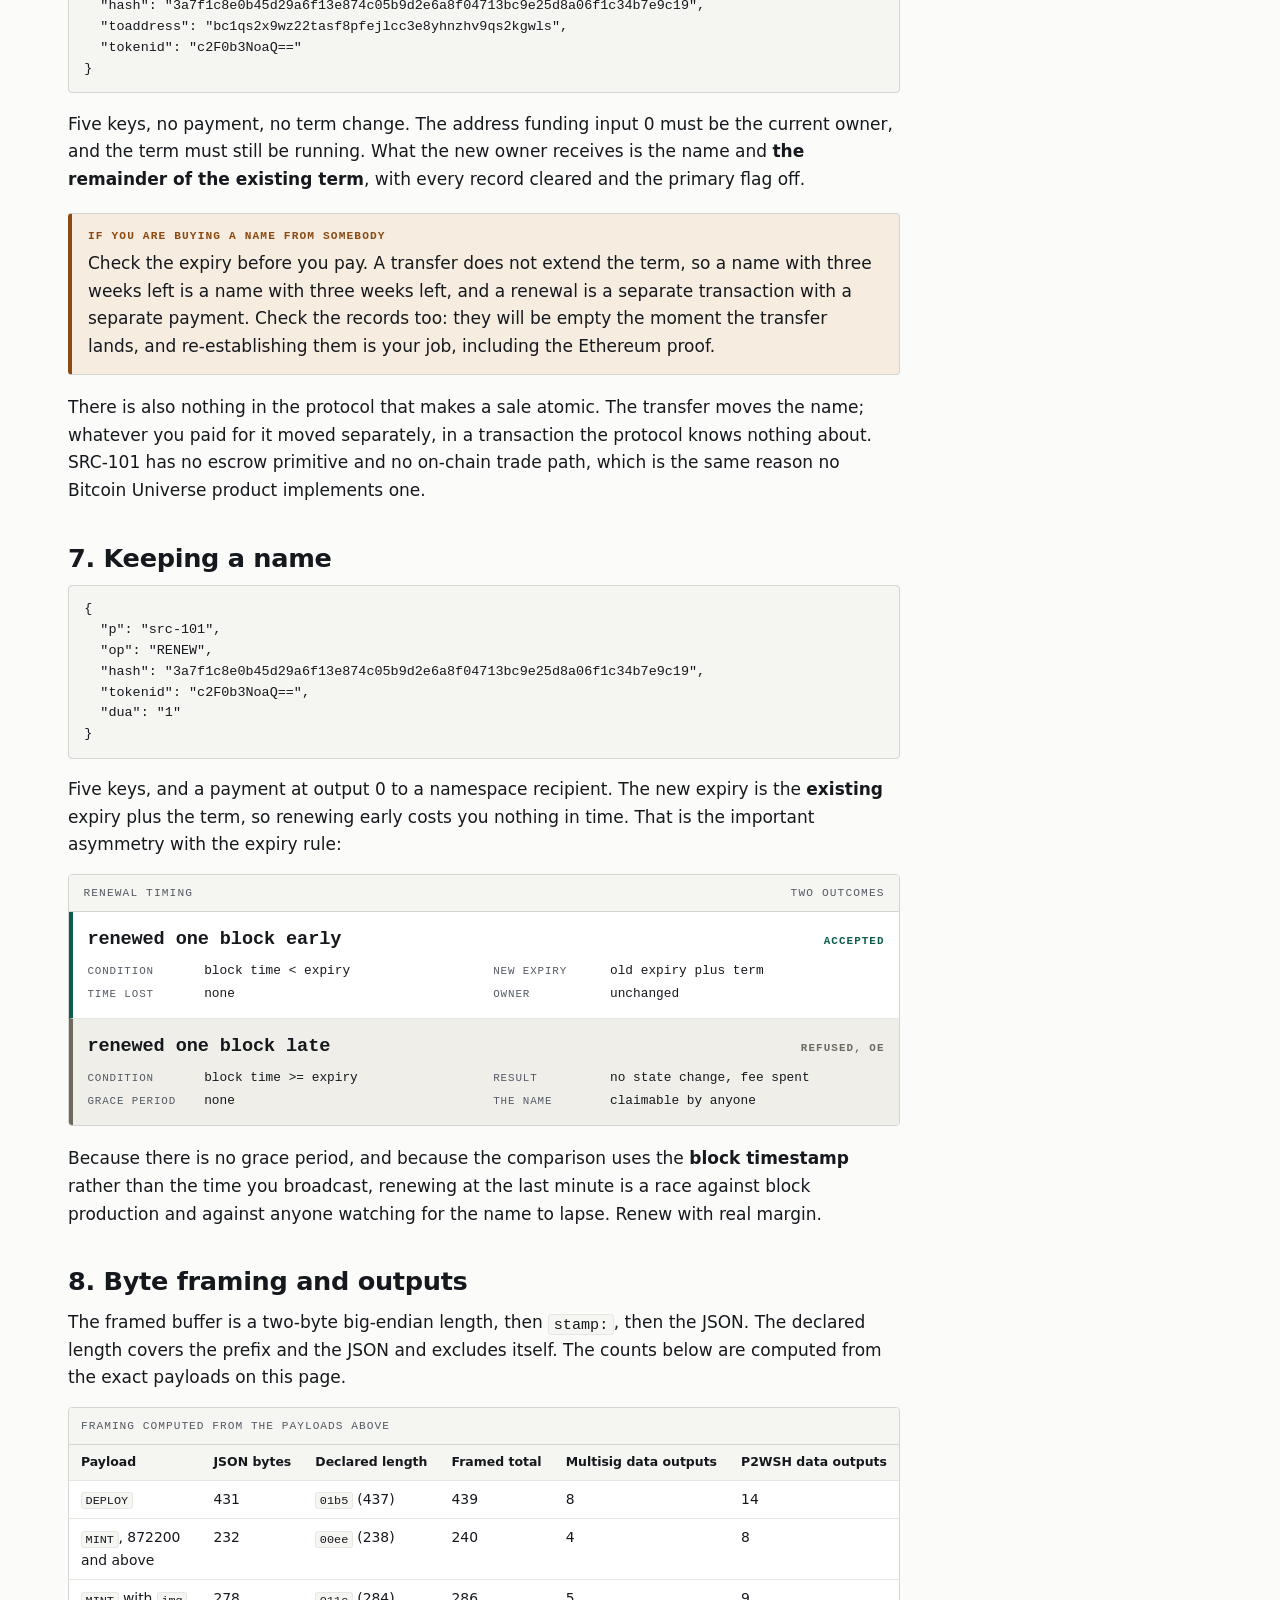
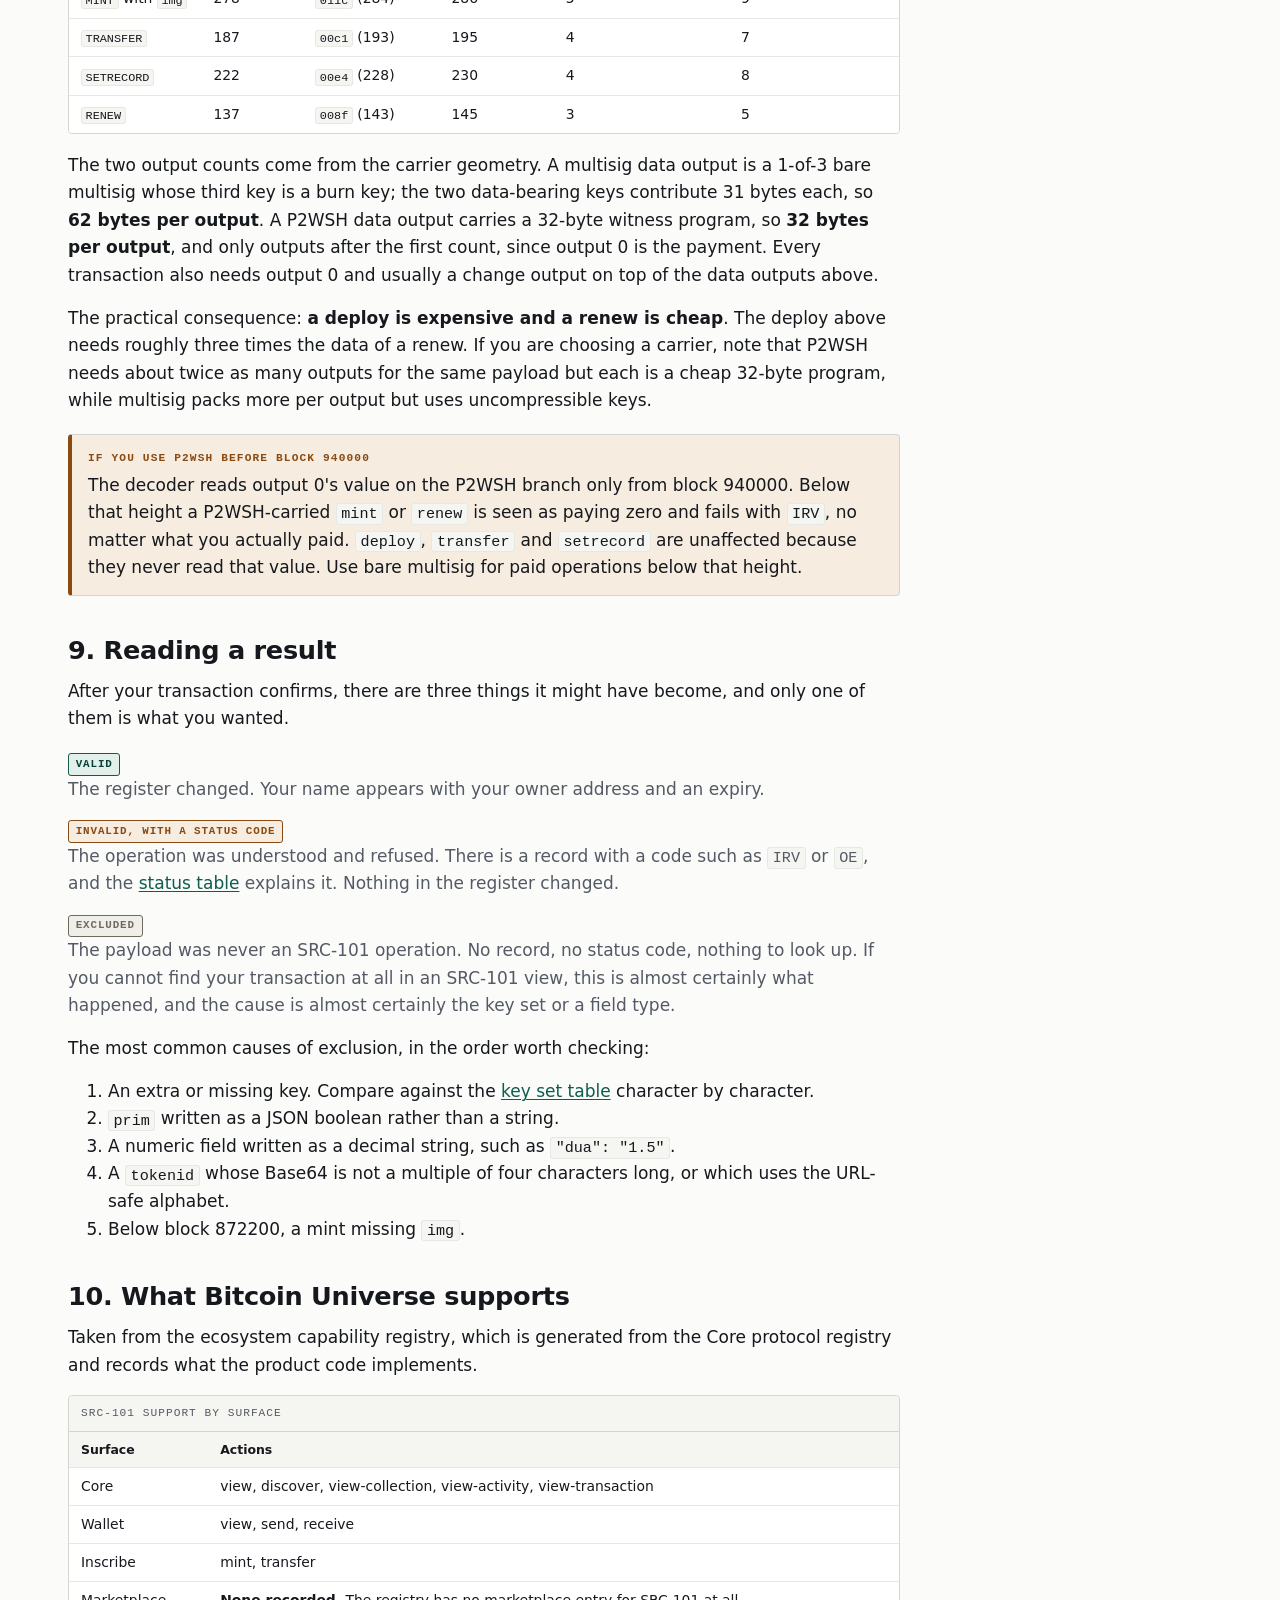
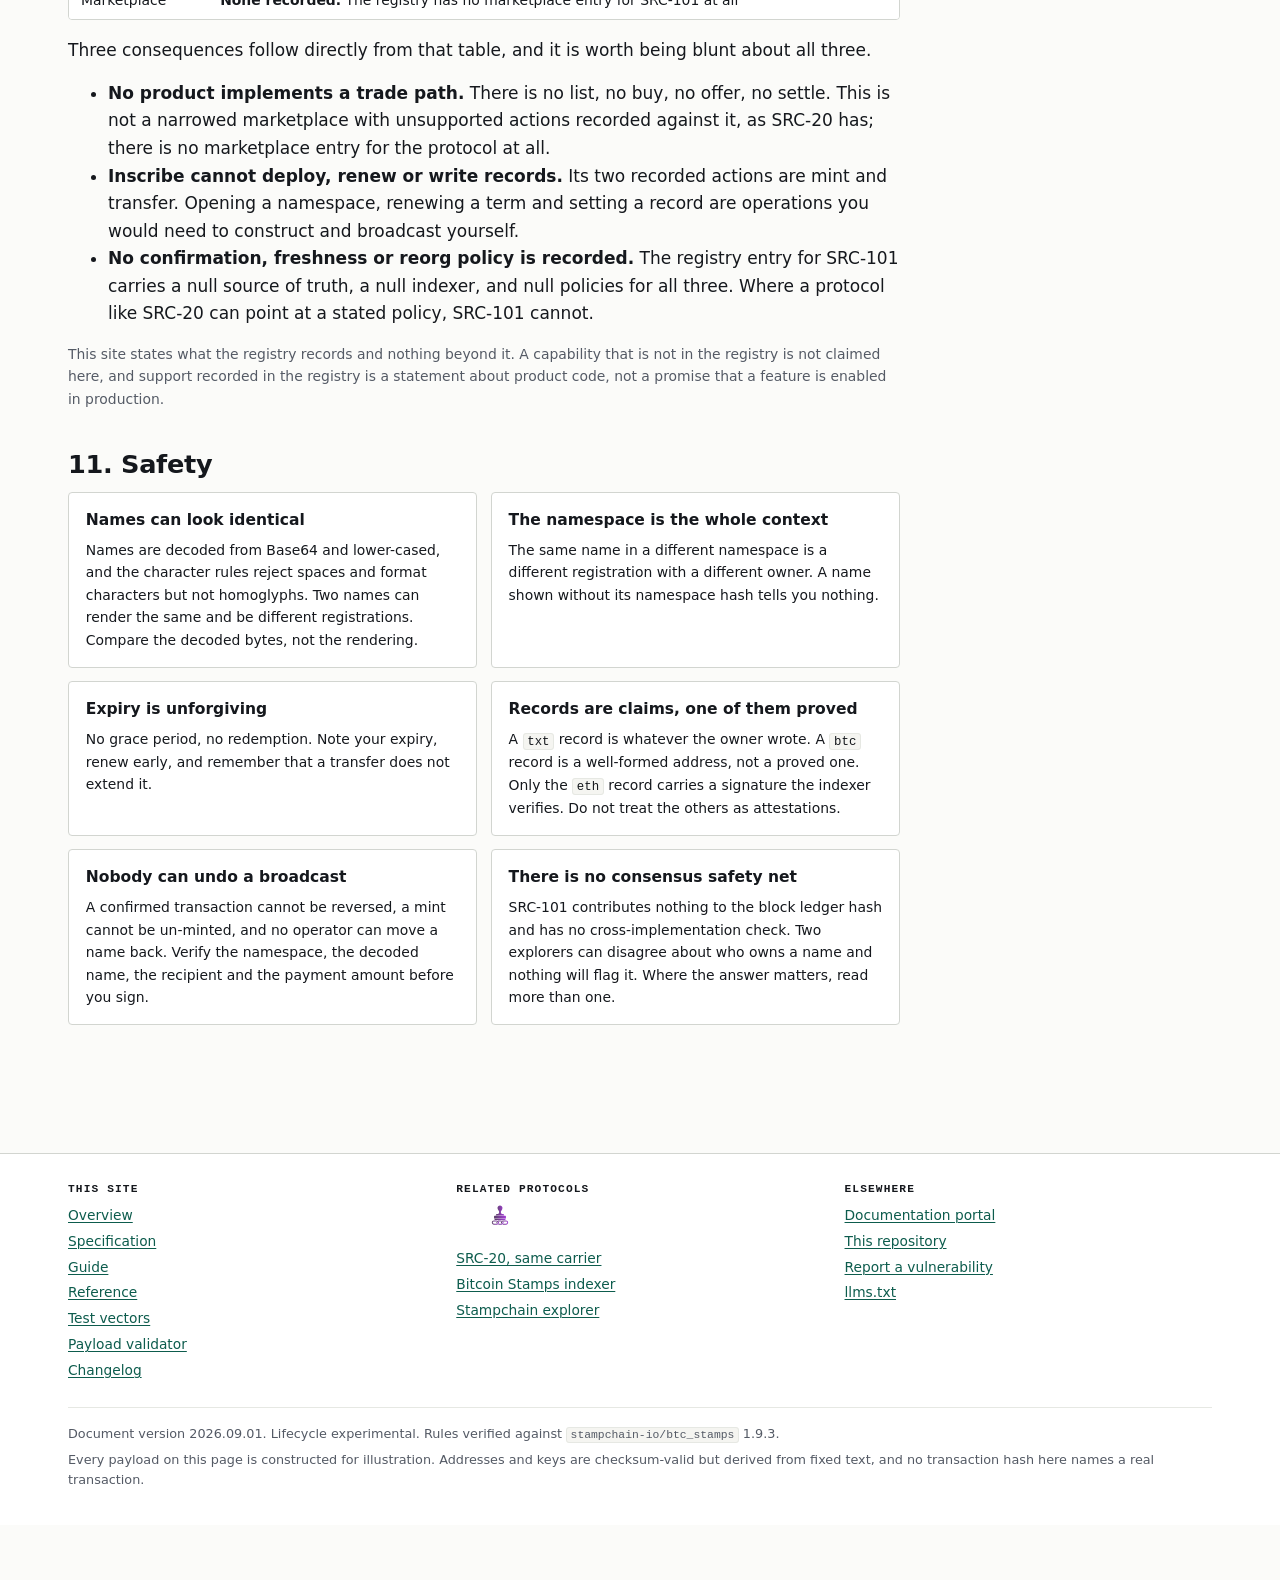
==== commit ec6202bd: "Replace the promotional site with a grounded SRC-101 dossier SRC-101 is the naming layer on the Bitc" ====
--- a/guide.html
+++ b/guide.html
@@ -1,18 +1,517 @@
 <!doctype html>
 <html lang="en">
 <head>
-  <meta charset="utf-8">
-  <meta name="viewport" content="width=device-width,initial-scale=1">
-  <title>Get started with SRC-101 — Bitcoin Universe</title>
-  <meta name="description" content="A simple, user-first path for exploring SRC-101 safely.">
-  <meta name="theme-color" content="#09090f">
-  <link rel="stylesheet" href="styles.css">
+<meta charset="utf-8">
+<meta name="viewport" content="width=device-width, initial-scale=1">
+<title>SRC-101 guide</title>
+<meta name="description" content="A practical walkthrough of SRC-101: choosing a namespace, building each of the five operations, computing what a term costs, reading a result, and what Bitcoin Universe products actually support.">
+<link rel="canonical" href="https://bitcoinuniverseio.github.io/src-101/guide.html">
+<link rel="icon" href="assets/favicon.svg" type="image/svg+xml">
+<link rel="stylesheet" href="assets/site.css">
+<link rel="search-index" href="search-index.json">
+<meta property="og:type" content="article">
+<meta property="og:title" content="SRC-101 guide">
+<meta property="og:description" content="Worked SRC-101 examples with computed byte framing, term pricing, and how to read a result.">
+<meta property="og:url" content="https://bitcoinuniverseio.github.io/src-101/guide.html">
+<meta property="og:image" content="https://bitcoinuniverseio.github.io/src-101/assets/og.svg">
+<meta name="twitter:card" content="summary_large_image">
+<script>try{var t=localStorage.getItem('src101-docs-theme');if(t==='dark'||t==='light')document.documentElement.setAttribute('data-theme',t);}catch(e){}</script>
 </head>
-<body style="--accent:#ff4d8d;--accent-2:#ffcc70">
-<div class="topbar"><div class="wrap nav"><a class="brand" href="index.html"><span class="brand-mark">101</span><span>SRC-101</span></a><nav class="nav-links" aria-label="Main navigation"><a href="index.html">Home</a><a href="reference.html">Discover</a><a href="guide.html" aria-current="page">Get started</a><a class="nav-cta" href="https://inscribe.bitcoinuniverse.io/">Open Bitcoin Universe ↗</a></nav></div></div>
-<main>
-  <div class="wrap hero compact"><div><div class="eyebrow">Your next onchain moment</div><h1>From curiosity to <span class="gradient">confirmation.</span></h1><p class="lede">You do not need to think like a protocol engineer. Start with the story, understand the transaction, and stay in control of your wallet.</p><div class="actions"><a class="button primary" href="https://inscribe.bitcoinuniverse.io/">Open Bitcoin Universe ↗</a><a class="button secondary" href="reference.html">Discover SRC-101</a></div></div><div class="hero-art"><div class="orbit"><img class="logo-art core" src="assets/stampchain-logo-480.svg" alt=""><span class="spark one">Bitcoin Stamps</span><span class="spark two">lasting culture</span><span class="spark three">onchain history</span></div></div></div>
-  <section><div class="wrap story"><div class="story-copy"><div class="eyebrow">A simple journey</div><h2>Four steps to a confident experience.</h2><p class="lede" style="font-size:18px;margin-top:22px">Every action ends with a real network transaction. Take the time to understand what your wallet shows.</p></div><div class="story-list"><article class="story-item"><b>01</b><div><h3>Choose a namespace</h3><p>Explore its identity, name rules, mint terms, and community before acting.</p></div></article><article class="story-item"><b>02</b><div><h3>Find your name</h3><p>Confirm availability and carefully review the exact displayed name.</p></div></article><article class="story-item"><b>03</b><div><h3>Review ownership details</h3><p>Check the recipient, duration, network fees, and wallet transaction before signing.</p></div></article><article class="story-item"><b>04</b><div><h3>Keep it alive</h3><p>Follow ownership, renewal timing, and record updates with a compatible Stamps service.</p></div></article></div></div></section>
-  <section><div class="wrap spotlight"><div class="eyebrow">Stay in control</div><h2>Your keys. Your review. Your decision.</h2><p>Names can be visually similar, renewal timing matters, and record updates affect where a name points. Verify the namespace, exact name, recipient, duration, and signed data before approval.</p><div class="actions"><a class="button primary" href="https://inscribe.bitcoinuniverse.io/">Explore supported experiences ↗</a></div></div></section>
+<body>
+<a class="skip-link" href="#main">Skip to content</a>
+
+<header class="site-header">
+  <div class="wrap header-inner">
+    <a class="brand" href="index.html">
+      <svg class="brand-mark" viewBox="0 0 26 30" aria-hidden="true" focusable="false">
+        <rect x="1" y="1" width="24" height="28" rx="2" fill="var(--card)" stroke="var(--rule)" stroke-width="1.2"/>
+        <rect x="1" y="1" width="3.2" height="28" rx="1.4" fill="var(--accent)"/>
+        <rect x="7.5" y="6" width="13" height="3.4" rx="1" fill="var(--ink)"/>
+        <rect x="7.5" y="13" width="11" height="1.9" rx=".9" fill="var(--lapsed)"/>
+        <rect x="7.5" y="17.5" width="13" height="1.9" rx=".9" fill="var(--lapsed)"/>
+        <rect x="7.5" y="22" width="7.5" height="1.9" rx=".9" fill="var(--lapsed)"/>
+      </svg>
+      <span>SRC-101</span>
+    </a>
+    <nav class="site-nav" aria-label="Primary">
+      <ul>
+        <li><a href="index.html">Overview</a></li>
+        <li><a href="specification.html">Specification</a></li>
+        <li><a href="guide.html" aria-current="page">Guide</a></li>
+        <li><a href="reference.html">Reference</a></li>
+        <li><a href="vectors.html">Test vectors</a></li>
+        <li><a href="validator.html">Validator</a></li>
+      </ul>
+    </nav>
+    <div class="header-tools">
+      <form class="search" id="site-search" role="search" hidden>
+        <label class="visually-hidden" for="q">Search the SRC-101 documentation</label>
+        <input class="search-input" id="q" type="search" placeholder="Search (press /)" autocomplete="off">
+        <ul class="search-results" id="search-results" aria-live="polite"></ul>
+      </form>
+      <button class="theme-toggle" id="theme-toggle" type="button" hidden>Dark</button>
+    </div>
+  </div>
+</header>
+
+<main id="main">
+  <div class="wrap">
+
+    <div class="hero">
+      <p class="eyebrow">Practical &middot; Worked examples &middot; Byte counts computed, not estimated</p>
+      <h1>Working with SRC-101</h1>
+      <p class="lede">This page walks through the five operations with complete payloads, shows exactly how many bytes each one occupies on chain, works out what a term costs, and explains how to tell whether your registration actually happened. Every example is constructed for illustration. The addresses and the public key are well formed and pass every checksum, because a broken example teaches the wrong lesson, but they are derived from fixed text rather than from any key anyone holds. No transaction hash here names a transaction that exists.</p>
+    </div>
+
+    <div class="toc">
+      <p>Contents</p>
+      <ol>
+        <li><a href="#before">Before you spend anything</a></li>
+        <li><a href="#deploy">Opening a namespace</a></li>
+        <li><a href="#mint">Claiming a name</a></li>
+        <li><a href="#pricing">What a term costs</a></li>
+        <li><a href="#records">Pointing a name somewhere</a></li>
+        <li><a href="#transfer">Handing a name on</a></li>
+        <li><a href="#renew">Keeping a name</a></li>
+        <li><a href="#framing">Byte framing and outputs</a></li>
+        <li><a href="#reading">Reading a result</a></li>
+        <li><a href="#support">What Bitcoin Universe supports</a></li>
+        <li><a href="#safety">Safety</a></li>
+      </ol>
+    </div>
+
+    <hr class="perf">
+
+    <section id="before" class="prose-wide">
+      <h2>1. Before you spend anything</h2>
+      <p>Four things decide whether an SRC-101 transaction does what you meant, and all four are settled before you sign.</p>
+      <div class="grid-2">
+        <div class="panel">
+          <h4>The namespace</h4>
+          <p class="small">A 64-character transaction hash. It fixes the price list, the addresses that may collect payment, the term granularity, and the mint window. There is no global list of namespaces in the protocol; you have to be given the hash.</p>
+        </div>
+        <div class="panel">
+          <h4>The exact key set</h4>
+          <p class="small">Four of the five operations reject a payload with a single extra or missing key, and reject it silently. Run your payload through the <a href="validator.html">validator</a> before you build the transaction.</p>
+        </div>
+        <div class="panel">
+          <h4>The payment output</h4>
+          <p class="small">Output 0 must pay one of the namespace's recipient addresses, and must pay at least the computed amount. One satoshi short is a failure with status <code>IRV</code>, and the fee is still spent.</p>
+        </div>
+        <div class="panel">
+          <h4>The name, decoded</h4>
+          <p class="small">Names are compared after Base64 decoding and lower-casing. Confirm what your Base64 actually decodes to before you pay for it.</p>
+        </div>
+      </div>
+
+      <div class="note note-warn">
+        <span class="note-title">Two ways to lose money quietly</span>
+        <p>Both are specific to SRC-101 and neither exists in SRC-20. First, a malformed key set is <strong>excluded</strong>: your transaction confirms, your fee is spent, and no record of an attempt exists anywhere. Second, a multi-name mint <strong>drops taken names and proceeds</strong>: you pay for what you asked for and receive only the names that were free. Neither produces a warning.</p>
+      </div>
+    </section>
+
+    <section id="deploy" class="prose-wide">
+      <h2>2. Opening a namespace</h2>
+      <p>A deploy is the largest payload in the protocol and the only one with no <code>hash</code>. All sixteen keys are mandatory.</p>
+
+      <pre><code>{
+  "p": "src-101",
+  "op": "DEPLOY",
+  "root": "btc",
+  "name": "bitnames",
+  "tick": "bitname",
+  "lim": "1",
+  "owner": "14caKuhoxA2wCj7JYjVJhgsuxTsbu5rzch",
+  "rec": ["bc1qs2x9wz22tasf8pfejlcc3e8yhnzhv9qs2kgwls"],
+  "pri": { "0": 200000, "3": 2000000, "4": 800000 },
+  "desc": "Bitcoin name registry",
+  "mintstart": "1732924800",
+  "mintend": "0",
+  "wla": "02bb9e14cd42f6487e94071cb25fe5bd6f42753de771be11d21c6a80b5f08cf4a4",
+  "imglp": "https://names.example/i/",
+  "imgf": "png",
+  "idua": "1"
+}</code></pre>
+
+      <div class="table-scroll">
+        <table>
+          <caption>What each deploy field actually does</caption>
+          <thead><tr><th scope="col">Field</th><th scope="col">Effect</th></tr></thead>
+          <tbody>
+            <tr><td><code>root</code></td><td>Labels the namespace. Shorter than 32 characters, no special characters. Not used in any check</td></tr>
+            <tr><td><code>name</code></td><td>Human-readable namespace name. Shorter than 32, no special characters</td></tr>
+            <tr><td><code>tick</code></td><td>Shorter than 32. Lower-cased and hashed with SHA3-256 into a stored <code>tick_hash</code></td></tr>
+            <tr><td><code>lim</code></td><td><strong>Not a limit.</strong> Only a presence sentinel. Must be greater than zero or the namespace is unusable</td></tr>
+            <tr><td><code>owner</code></td><td>Stored. Not consulted by any authorisation or payment check</td></tr>
+            <tr><td><code>rec</code></td><td>The addresses that may collect mint and renew payments. Order is not preserved</td></tr>
+            <tr><td><code>pri</code></td><td>Price in satoshis per decoded name length. The key <code>0</code> is the fallback for any other length</td></tr>
+            <tr><td><code>desc</code></td><td>Free text, stored, never validated</td></tr>
+            <tr><td><code>mintstart</code></td><td>Unix seconds. Minting is allowed when the block timestamp is at least this</td></tr>
+            <tr><td><code>mintend</code></td><td>Unix seconds. Zero means no end, stored as 18446744073709551615</td></tr>
+            <tr><td><code>wla</code></td><td>Compressed secp256k1 public key. Signs discount authorisations for mints</td></tr>
+            <tr><td><code>imglp</code></td><td>Image URL prefix. Shorter than 255</td></tr>
+            <tr><td><code>imgf</code></td><td>Image file extension. Shorter than 32</td></tr>
+            <tr><td><code>idua</code></td><td>Term granularity in years. Every requested term is rounded up to a multiple of this</td></tr>
+          </tbody>
+        </table>
+      </div>
+
+      <div class="note note-warn">
+        <span class="note-title">Two ways to deploy a namespace nobody can use</span>
+        <p>Setting <code>lim</code> to <code>"0"</code> makes every later operation fail with <code>ND</code>, because the namespace lookup treats a zero limit as "not found". Setting <code>idua</code> to <code>"0"</code> makes every mint and renew fail with <code>ITID</code>, because the term rounding divides by it. Neither is caught at deploy time. The deploy is recorded as valid and the namespace is dead.</p>
+      </div>
+
+      <p>Also worth knowing before you deploy: <strong>you cannot mint in the same block</strong>. The in-block namespace lookup cannot resolve a namespace deployed in that same block, so a mint in the deploy's own block fails with <code>ND</code>. Wait for a confirmation.</p>
+    </section>
+
+    <section id="mint" class="prose-wide">
+      <h2>3. Claiming a name</h2>
+      <p>A mint at block 872200 or above. The <code>tokenid</code> value <code>c2F0b3NoaQ==</code> is Base64 for <code>satoshi</code>.</p>
+
+      <pre><code>{
+  "p": "src-101",
+  "op": "MINT",
+  "hash": "3a7f1c8e0b45d29a6f13e874c05b9d2e6a8f04713bc9e25d8a06f1c34b7e9c19",
+  "toaddress": "bc1qs2x9wz22tasf8pfejlcc3e8yhnzhv9qs2kgwls",
+  "tokenid": ["c2F0b3NoaQ=="],
+  "dua": "2",
+  "prim": "true",
+  "sig": "",
+  "coef": "1000"
+}</code></pre>
+
+      <p>Five details in that payload are easy to get wrong:</p>
+      <ul>
+        <li><code>tokenid</code> is a <strong>list</strong> even for one name. The string form is rejected with <code>ITT</code>.</li>
+        <li><code>prim</code> is the <strong>string</strong> <code>"true"</code>. The JSON boolean <code>true</code> discards the whole payload.</li>
+        <li><code>sig</code> is present but empty. It is mandatory below block 872200 and, if you want the payload to work at every height, worth keeping.</li>
+        <li><code>coef</code> is <code>"1000"</code>, meaning full price. Any value below 1000 is ignored unless <code>sig</code> proves it.</li>
+        <li><code>toaddress</code> is where the name goes, and it need not be you. Output 0 is where the money goes, and that must be a namespace recipient.</li>
+      </ul>
+
+      <p>Below block 872200 the same mint additionally required an <code>img</code> list, and the entries had to match the derived URLs exactly:</p>
+      <pre><code>  "img": ["https://names.example/i/satoshi.png"],</code></pre>
+      <p>At and above 872200 an <code>img</code> you supply is discarded and the derived value is written instead, so there is no reason to include it.</p>
+
+      <h3>Minting several names at once</h3>
+      <pre><code>  "tokenid": ["c2F0b3NoaQ==", "Yml0Y29pbg==", "bGFwc2Vk"],</code></pre>
+      <p>The three decode to <code>satoshi</code>, <code>bitcoin</code> and <code>lapsed</code>. If <code>bitcoin</code> is already held with a live expiry, it is dropped and the other two are minted. The required payment is computed over the <strong>full submitted list</strong>, before the drop, so you pay for three and receive two. If all three were taken you would get status <code>DM</code> and nothing at all.</p>
+    </section>
+
+    <section id="pricing" class="prose-wide">
+      <h2>4. What a term costs</h2>
+      <p>The arithmetic is short and entirely deterministic. Using the deploy above, whose <code>pri</code> is <code>{"0": 200000, "3": 2000000, "4": 800000}</code> and whose <code>idua</code> is 1:</p>
+
+      <figure>
+        <div class="diagram-scroll">
+          <svg viewBox="0 0 900 268" role="img" aria-labelledby="pr-title pr-desc" preserveAspectRatio="xMidYMid meet" style="min-width:620px">
+            <title id="pr-title">How a mint payment is computed</title>
+            <desc id="pr-desc">The requested term is rounded up to a multiple of the namespace granularity, giving a number of rounds. Each name is priced by its decoded length, defaulting to the zero-length entry. The sum is multiplied by the rounds, then by the effective coefficient divided by one thousand.</desc>
+
+            <rect x="14" y="18" width="200" height="58" rx="4" class="d-fill-card d-stroke" stroke-width="1.4"/>
+            <text x="30" y="42" class="d-text-mono" font-weight="700">dua requested</text>
+            <text x="30" y="62" class="d-text-soft">rounded up to a multiple of idua</text>
+
+            <path d="M214 47 H262" class="d-stroke-accent" stroke-width="2" fill="none" marker-end="url(#pa)"/>
+
+            <rect x="266" y="18" width="180" height="58" rx="4" class="d-fill-card d-stroke" stroke-width="1.4"/>
+            <text x="282" y="42" class="d-text-mono" font-weight="700">rounds</text>
+            <text x="282" y="62" class="d-text-soft">rounded dua divided by idua</text>
+
+            <rect x="14" y="102" width="432" height="58" rx="4" class="d-fill-card d-stroke" stroke-width="1.4"/>
+            <text x="30" y="126" class="d-text-mono" font-weight="700">sum of price by decoded name length</text>
+            <text x="30" y="146" class="d-text-soft">pri entry for that length, or the pri entry keyed 0, else status IRL</text>
+
+            <path d="M446 131 H520 V80" class="d-stroke-accent" stroke-width="2" fill="none" marker-end="url(#pa)"/>
+            <path d="M446 47 H520" class="d-stroke-accent" stroke-width="2" fill="none"/>
+
+            <rect x="524" y="52" width="180" height="58" rx="4" class="d-fill-card d-stroke" stroke-width="1.4"/>
+            <rect x="524" y="52" width="5" height="58" rx="2" class="d-fill-accent"/>
+            <text x="542" y="76" class="d-text-mono" font-weight="700">required</text>
+            <text x="542" y="96" class="d-text-soft">sum times rounds</text>
+
+            <path d="M614 110 V152" class="d-stroke-accent" stroke-width="2" fill="none" marker-end="url(#pa)"/>
+
+            <rect x="470" y="156" width="290" height="58" rx="4" class="d-fill-card d-stroke" stroke-width="1.4"/>
+            <text x="486" y="180" class="d-text-mono" font-weight="700">times coefficient over 1000</text>
+            <text x="486" y="200" class="d-text-soft">1000 unless a valid sig proves a lower coef</text>
+
+            <path d="M615 214 V244" class="d-stroke-accent" stroke-width="2" fill="none" marker-end="url(#pa)"/>
+            <text x="330" y="248" class="d-text-mono" font-weight="700">output 0 value must be at least this</text>
+
+            <defs>
+              <marker id="pa" viewBox="0 0 10 10" refX="9" refY="5" markerWidth="6" markerHeight="6" orient="auto-start-reverse">
+                <path d="M0 0 L10 5 L0 10 z" class="d-fill-accent"/>
+              </marker>
+            </defs>
+          </svg>
+        </div>
+        <figcaption>The renew path is the same picture with the coefficient step removed, and with the price looked up once, for the length of the single name being renewed.</figcaption>
+      </figure>
+
+      <div class="table-scroll">
+        <table>
+          <caption>Worked amounts, all in satoshis, against the example deploy</caption>
+          <thead><tr><th scope="col">Operation</th><th scope="col">Name and length</th><th scope="col">dua</th><th scope="col">Rounds</th><th scope="col">Unit price</th><th scope="col">Required at output 0</th></tr></thead>
+          <tbody>
+            <tr><td>mint</td><td><code>satoshi</code>, 7</td><td>2</td><td>2</td><td>200000, the fallback</td><td><strong>400000</strong></td></tr>
+            <tr><td>mint</td><td><code>abc</code>, 3</td><td>1</td><td>1</td><td>2000000</td><td><strong>2000000</strong></td></tr>
+            <tr><td>mint</td><td><code>abcd</code>, 4</td><td>3</td><td>3</td><td>800000</td><td><strong>2400000</strong></td></tr>
+            <tr><td>mint, three names</td><td><code>satoshi</code>, <code>bitcoin</code>, <code>lapsed</code></td><td>1</td><td>1</td><td>200000 each, all use the fallback</td><td><strong>600000</strong></td></tr>
+            <tr><td>renew</td><td><code>satoshi</code>, 7</td><td>1</td><td>1</td><td>200000</td><td><strong>200000</strong></td></tr>
+          </tbody>
+        </table>
+      </div>
+
+      <h3>When the granularity bites</h3>
+      <p>If the namespace had <code>"idua": "2"</code> instead, a request for <code>"dua": "3"</code> would round up to 4, giving 2 rounds, and you would pay for four years while asking for three. The rounded value is what is stored, so you do get the four years. It is not a penalty, but it is not what you asked for either, and it is the value that goes into the discount signature.</p>
+
+      <h3>The discount, if you have one</h3>
+      <p>A namespace operator can pre-authorise a discount by signing over your specific mint with the namespace's whitelist key. You then set <code>coef</code> to the agreed value in parts per thousand and put the signature in <code>sig</code>. A <code>coef</code> of 250 means you pay a quarter. If the signature does not verify against either of the two accepted message forms, the mint fails outright with <code>IRS</code>; it does not fall back to full price. The exact message forms are in <a href="specification.html#mint">rule 51</a>. Two traps: the <code>dua</code> in the signed message is the value <em>after</em> rounding, and <code>coef</code> and <code>dua</code> are serialised as strings.</p>
+      <p>There is <strong>no discount on renewal</strong>. The renew key set has no <code>coef</code> and no <code>sig</code>.</p>
+    </section>
+
+    <section id="records" class="prose-wide">
+      <h2>5. Pointing a name somewhere</h2>
+      <p>A name with no records is just a reservation. <code>setrecord</code> is what makes it resolve.</p>
+
+      <pre><code>{
+  "p": "src-101",
+  "op": "SETRECORD",
+  "hash": "3a7f1c8e0b45d29a6f13e874c05b9d2e6a8f04713bc9e25d8a06f1c34b7e9c19",
+  "tokenid": "c2F0b3NoaQ==",
+  "type": "address",
+  "data": { "btc": "bc1qs2x9wz22tasf8pfejlcc3e8yhnzhv9qs2kgwls" },
+  "prim": "true"
+}</code></pre>
+
+      <p>Note that <code>tokenid</code> here is the plain string form, not a list. Only <code>mint</code> takes a list.</p>
+
+      <p>Two record kinds exist. <code>"type": "address"</code> writes a resolved address, and <code>"type": "txt"</code> writes free text. Any other <code>type</code> value produces neither and the operation fails with <code>ID</code>.</p>
+
+      <h3>The Ethereum record is a signature, not an address</h3>
+      <p>This is the least obvious part of SRC-101. Inside <code>data</code>, the <code>eth</code> member is not an Ethereum address. It is the hexadecimal signature of an Ethereum personal-sign message, and the message text is the hexadecimal, byte-reversed hash of the transaction your input 0 is spending. The indexer recovers the signer from that signature and stores the recovered address, without its <code>0x</code> prefix.</p>
+      <pre><code>  "data": { "eth": "&lt;hex signature over the reversed previous txid&gt;" },</code></pre>
+      <p>The effect is that you cannot claim an Ethereum address you do not control, and the proof is bound to this specific Bitcoin transaction. The cost is that the signature has to be produced after you have chosen your inputs and before you sign the Bitcoin transaction.</p>
+
+      <h3>The primary flag</h3>
+      <p>Setting <code>"prim": "true"</code> marks this name as the primary one for its holder within this namespace. Two constraints follow. The payload must also carry an <code>address</code> record whose <code>btc</code> member equals the address funding input 0, else status <code>IDB</code>. And the flag is cleared from every other name that address holds in the namespace: one primary per address per namespace.</p>
+
+      <p>Records merge rather than replace. A <code>setrecord</code> that sets only <code>txt</code> leaves an existing address record in place. The only thing that clears records is a transfer.</p>
+    </section>
+
+    <section id="transfer" class="prose-wide">
+      <h2>6. Handing a name on</h2>
+      <pre><code>{
+  "p": "src-101",
+  "op": "TRANSFER",
+  "hash": "3a7f1c8e0b45d29a6f13e874c05b9d2e6a8f04713bc9e25d8a06f1c34b7e9c19",
+  "toaddress": "bc1qs2x9wz22tasf8pfejlcc3e8yhnzhv9qs2kgwls",
+  "tokenid": "c2F0b3NoaQ=="
+}</code></pre>
+      <p>Five keys, no payment, no term change. The address funding input 0 must be the current owner, and the term must still be running. What the new owner receives is the name and <strong>the remainder of the existing term</strong>, with every record cleared and the primary flag off.</p>
+
+      <div class="note note-warn">
+        <span class="note-title">If you are buying a name from somebody</span>
+        <p>Check the expiry before you pay. A transfer does not extend the term, so a name with three weeks left is a name with three weeks left, and a renewal is a separate transaction with a separate payment. Check the records too: they will be empty the moment the transfer lands, and re-establishing them is your job, including the Ethereum proof.</p>
+      </div>
+
+      <p>There is also nothing in the protocol that makes a sale atomic. The transfer moves the name; whatever you paid for it moved separately, in a transaction the protocol knows nothing about. SRC-101 has no escrow primitive and no on-chain trade path, which is the same reason no Bitcoin Universe product implements one.</p>
+    </section>
+
+    <section id="renew" class="prose-wide">
+      <h2>7. Keeping a name</h2>
+      <pre><code>{
+  "p": "src-101",
+  "op": "RENEW",
+  "hash": "3a7f1c8e0b45d29a6f13e874c05b9d2e6a8f04713bc9e25d8a06f1c34b7e9c19",
+  "tokenid": "c2F0b3NoaQ==",
+  "dua": "1"
+}</code></pre>
+      <p>Five keys, and a payment at output 0 to a namespace recipient. The new expiry is the <strong>existing</strong> expiry plus the term, so renewing early costs you nothing in time. That is the important asymmetry with the expiry rule:</p>
+
+      <div class="register">
+        <div class="register-head"><span>Renewal timing</span><span>Two outcomes</span></div>
+        <div class="entry entry-active">
+          <div class="entry-top">
+            <p class="entry-name">renewed one block early</p>
+            <span class="entry-state">Accepted</span>
+          </div>
+          <dl class="entry-fields">
+            <div><dt>condition</dt><dd>block time &lt; expiry</dd></div>
+            <div><dt>new expiry</dt><dd>old expiry plus term</dd></div>
+            <div><dt>time lost</dt><dd>none</dd></div>
+            <div><dt>owner</dt><dd>unchanged</dd></div>
+          </dl>
+        </div>
+        <div class="entry entry-lapsed">
+          <div class="entry-top">
+            <p class="entry-name">renewed one block late</p>
+            <span class="entry-state">Refused, OE</span>
+          </div>
+          <dl class="entry-fields">
+            <div><dt>condition</dt><dd>block time &gt;= expiry</dd></div>
+            <div><dt>result</dt><dd>no state change, fee spent</dd></div>
+            <div><dt>grace period</dt><dd>none</dd></div>
+            <div><dt>the name</dt><dd>claimable by anyone</dd></div>
+          </dl>
+        </div>
+      </div>
+
+      <p>Because there is no grace period, and because the comparison uses the <strong>block timestamp</strong> rather than the time you broadcast, renewing at the last minute is a race against block production and against anyone watching for the name to lapse. Renew with real margin.</p>
+    </section>
+
+    <section id="framing" class="prose-wide">
+      <h2>8. Byte framing and outputs</h2>
+      <p>The framed buffer is a two-byte big-endian length, then <code>stamp:</code>, then the JSON. The declared length covers the prefix and the JSON and excludes itself. The counts below are computed from the exact payloads on this page.</p>
+
+      <div class="table-scroll">
+        <table>
+          <caption>Framing computed from the payloads above</caption>
+          <thead><tr><th scope="col">Payload</th><th scope="col">JSON bytes</th><th scope="col">Declared length</th><th scope="col">Framed total</th><th scope="col">Multisig data outputs</th><th scope="col">P2WSH data outputs</th></tr></thead>
+          <tbody>
+            <tr><td><code>DEPLOY</code></td><td>431</td><td><code>01b5</code> (437)</td><td>439</td><td>8</td><td>14</td></tr>
+            <tr><td><code>MINT</code>, 872200 and above</td><td>232</td><td><code>00ee</code> (238)</td><td>240</td><td>4</td><td>8</td></tr>
+            <tr><td><code>MINT</code> with <code>img</code></td><td>278</td><td><code>011c</code> (284)</td><td>286</td><td>5</td><td>9</td></tr>
+            <tr><td><code>TRANSFER</code></td><td>187</td><td><code>00c1</code> (193)</td><td>195</td><td>4</td><td>7</td></tr>
+            <tr><td><code>SETRECORD</code></td><td>222</td><td><code>00e4</code> (228)</td><td>230</td><td>4</td><td>8</td></tr>
+            <tr><td><code>RENEW</code></td><td>137</td><td><code>008f</code> (143)</td><td>145</td><td>3</td><td>5</td></tr>
+          </tbody>
+        </table>
+      </div>
+
+      <p>The two output counts come from the carrier geometry. A multisig data output is a 1-of-3 bare multisig whose third key is a burn key; the two data-bearing keys contribute 31 bytes each, so <strong>62 bytes per output</strong>. A P2WSH data output carries a 32-byte witness program, so <strong>32 bytes per output</strong>, and only outputs after the first count, since output 0 is the payment. Every transaction also needs output 0 and usually a change output on top of the data outputs above.</p>
+
+      <p>The practical consequence: <strong>a deploy is expensive and a renew is cheap</strong>. The deploy above needs roughly three times the data of a renew. If you are choosing a carrier, note that P2WSH needs about twice as many outputs for the same payload but each is a cheap 32-byte program, while multisig packs more per output but uses uncompressible keys.</p>
+
+      <div class="note note-warn">
+        <span class="note-title">If you use P2WSH before block 940000</span>
+        <p>The decoder reads output 0's value on the P2WSH branch only from block 940000. Below that height a P2WSH-carried <code>mint</code> or <code>renew</code> is seen as paying zero and fails with <code>IRV</code>, no matter what you actually paid. <code>deploy</code>, <code>transfer</code> and <code>setrecord</code> are unaffected because they never read that value. Use bare multisig for paid operations below that height.</p>
+      </div>
+    </section>
+
+    <section id="reading" class="prose-wide">
+      <h2>9. Reading a result</h2>
+      <p>After your transaction confirms, there are three things it might have become, and only one of them is what you wanted.</p>
+
+      <dl class="terms">
+        <dt><span class="badge badge-valid">Valid</span></dt>
+        <dd>The register changed. Your name appears with your owner address and an expiry.</dd>
+        <dt><span class="badge badge-invalid">Invalid, with a status code</span></dt>
+        <dd>The operation was understood and refused. There is a record with a code such as <code>IRV</code> or <code>OE</code>, and the <a href="reference.html#statuses">status table</a> explains it. Nothing in the register changed.</dd>
+        <dt><span class="badge badge-neutral">Excluded</span></dt>
+        <dd>The payload was never an SRC-101 operation. No record, no status code, nothing to look up. If you cannot find your transaction at all in an SRC-101 view, this is almost certainly what happened, and the cause is almost certainly the key set or a field type.</dd>
+      </dl>
+
+      <p>The most common causes of exclusion, in the order worth checking:</p>
+      <ol>
+        <li>An extra or missing key. Compare against the <a href="specification.html#keysets">key set table</a> character by character.</li>
+        <li><code>prim</code> written as a JSON boolean rather than a string.</li>
+        <li>A numeric field written as a decimal string, such as <code>"dua": "1.5"</code>.</li>
+        <li>A <code>tokenid</code> whose Base64 is not a multiple of four characters long, or which uses the URL-safe alphabet.</li>
+        <li>Below block 872200, a mint missing <code>img</code>.</li>
+      </ol>
+    </section>
+
+    <section id="support" class="prose-wide">
+      <h2>10. What Bitcoin Universe supports</h2>
+      <p>Taken from the ecosystem capability registry, which is generated from the Core protocol registry and records what the product code implements.</p>
+
+      <div class="table-scroll">
+        <table>
+          <caption>SRC-101 support by surface</caption>
+          <thead><tr><th scope="col">Surface</th><th scope="col">Actions</th></tr></thead>
+          <tbody>
+            <tr><td>Core</td><td>view, discover, view-collection, view-activity, view-transaction</td></tr>
+            <tr><td>Wallet</td><td>view, send, receive</td></tr>
+            <tr><td>Inscribe</td><td>mint, transfer</td></tr>
+            <tr><td>Marketplace</td><td><strong>None recorded.</strong> The registry has no marketplace entry for SRC-101 at all</td></tr>
+          </tbody>
+        </table>
+      </div>
+
+      <p>Three consequences follow directly from that table, and it is worth being blunt about all three.</p>
+      <ul>
+        <li><strong>No product implements a trade path.</strong> There is no list, no buy, no offer, no settle. This is not a narrowed marketplace with unsupported actions recorded against it, as SRC-20 has; there is no marketplace entry for the protocol at all.</li>
+        <li><strong>Inscribe cannot deploy, renew or write records.</strong> Its two recorded actions are mint and transfer. Opening a namespace, renewing a term and setting a record are operations you would need to construct and broadcast yourself.</li>
+        <li><strong>No confirmation, freshness or reorg policy is recorded.</strong> The registry entry for SRC-101 carries a null source of truth, a null indexer, and null policies for all three. Where a protocol like SRC-20 can point at a stated policy, SRC-101 cannot.</li>
+      </ul>
+      <p class="small muted">This site states what the registry records and nothing beyond it. A capability that is not in the registry is not claimed here, and support recorded in the registry is a statement about product code, not a promise that a feature is enabled in production.</p>
+    </section>
+
+    <section id="safety" class="prose-wide">
+      <h2>11. Safety</h2>
+      <div class="grid-2">
+        <div class="panel">
+          <h4>Names can look identical</h4>
+          <p class="small">Names are decoded from Base64 and lower-cased, and the character rules reject spaces and format characters but not homoglyphs. Two names can render the same and be different registrations. Compare the decoded bytes, not the rendering.</p>
+        </div>
+        <div class="panel">
+          <h4>The namespace is the whole context</h4>
+          <p class="small">The same name in a different namespace is a different registration with a different owner. A name shown without its namespace hash tells you nothing.</p>
+        </div>
+        <div class="panel">
+          <h4>Expiry is unforgiving</h4>
+          <p class="small">No grace period, no redemption. Note your expiry, renew early, and remember that a transfer does not extend it.</p>
+        </div>
+        <div class="panel">
+          <h4>Records are claims, one of them proved</h4>
+          <p class="small">A <code>txt</code> record is whatever the owner wrote. A <code>btc</code> record is a well-formed address, not a proved one. Only the <code>eth</code> record carries a signature the indexer verifies. Do not treat the others as attestations.</p>
+        </div>
+        <div class="panel">
+          <h4>Nobody can undo a broadcast</h4>
+          <p class="small">A confirmed transaction cannot be reversed, a mint cannot be un-minted, and no operator can move a name back. Verify the namespace, the decoded name, the recipient and the payment amount before you sign.</p>
+        </div>
+        <div class="panel">
+          <h4>There is no consensus safety net</h4>
+          <p class="small">SRC-101 contributes nothing to the block ledger hash and has no cross-implementation check. Two explorers can disagree about who owns a name and nothing will flag it. Where the answer matters, read more than one.</p>
+        </div>
+      </div>
+    </section>
+  </div>
 </main>
-<footer><div class="wrap footer-inner"><span>SRC-101 on Bitcoin Stamps</span><span>Presented by <a href="https://github.com/bitcoinuniverse/src-101">Bitcoin Universe</a></span></div></footer></body></html>
+
+<footer class="site-footer">
+  <div class="wrap">
+    <div class="footer-grid">
+      <div>
+        <h2>This site</h2>
+        <ul>
+          <li><a href="index.html">Overview</a></li>
+          <li><a href="specification.html">Specification</a></li>
+          <li><a href="guide.html">Guide</a></li>
+          <li><a href="reference.html">Reference</a></li>
+          <li><a href="vectors.html">Test vectors</a></li>
+          <li><a href="validator.html">Payload validator</a></li>
+          <li><a href="changelog.html">Changelog</a></li>
+        </ul>
+      </div>
+      <div>
+        <h2>Related protocols</h2>
+        <p><img src="assets/stampchain-logo-480.svg" alt="" width="88" height="22" style="opacity:.75"></p>
+        <ul>
+          <li><a href="https://bitcoinuniverseio.github.io/src-20/">SRC-20, same carrier</a></li>
+          <li><a href="https://github.com/stampchain-io/btc_stamps">Bitcoin Stamps indexer</a></li>
+          <li><a href="https://stampchain.io/">Stampchain explorer</a></li>
+        </ul>
+      </div>
+      <div>
+        <h2>Elsewhere</h2>
+        <ul>
+          <li><a href="https://docs.bitcoinuniverse.io">Documentation portal</a></li>
+          <li><a href="https://github.com/bitcoinuniverseio/src-101">This repository</a></li>
+          <li><a href="https://github.com/bitcoinuniverseio/src-101/security/advisories/new">Report a vulnerability</a></li>
+          <li><a href="llms.txt">llms.txt</a></li>
+        </ul>
+      </div>
+    </div>
+    <div class="colophon">
+      <p>Document version 2026.09.01. Lifecycle experimental. Rules verified against <code>stampchain-io/btc_stamps</code> 1.9.3.</p>
+      <p>Every payload on this page is constructed for illustration. Addresses and keys are checksum-valid but derived from fixed text, and no transaction hash here names a real transaction.</p>
+    </div>
+  </div>
+</footer>
+
+<script src="assets/site.js"></script>
+</body>
+</html>
--- a/assets/site.css
+++ b/assets/site.css
@@ -0,0 +1,471 @@
+/* SRC-101 protocol documentation. Name registry ledger styling.
+   Hand-authored. No build step, no external assets, no fonts loaded over the network. */
+
+/* ---------- tokens ---------- */
+:root {
+  color-scheme: light;
+
+  --paper: #fbfbf9;
+  --paper-edge: #f0f0ec;
+  --card: #ffffff;
+  --card-alt: #f5f5f1;
+
+  --ink: #15181d;
+  --ink-soft: #545a65;
+  --rule: #d2d5d0;
+  --rule-soft: #e6e8e3;
+
+  /* the single accent: an active registration */
+  --accent: #0d5c4d;
+  --accent-strong: #084036;
+  --accent-wash: #e2efeb;
+  --on-accent: #f6fbf9;
+
+  /* the muted tone: expired, lapsed, renewable */
+  --lapsed: #6f6a60;
+  --lapsed-wash: #efeee9;
+
+  --warn: #8a4a12;
+  --warn-wash: #f6ece0;
+
+  --focus: #084036;
+
+  --font-display: system-ui, -apple-system, "Segoe UI", Roboto, "Helvetica Neue", Arial, sans-serif;
+  --font-body: system-ui, -apple-system, "Segoe UI", Roboto, "Helvetica Neue", Arial, sans-serif;
+  --font-mono: ui-monospace, SFMono-Regular, "SF Mono", "Cascadia Mono", Menlo, Consolas, "Liberation Mono", monospace;
+
+  --maxw: 74rem;
+  --readw: 44rem;
+  --radius: 4px;
+  --shadow: 0 1px 0 rgba(21, 24, 29, .05), 0 8px 24px -18px rgba(21, 24, 29, .55);
+}
+
+@media (prefers-color-scheme: dark) {
+  :root:not([data-theme="light"]) {
+    color-scheme: dark;
+
+    --paper: #14171c;
+    --paper-edge: #0e1116;
+    --card: #1b1f26;
+    --card-alt: #232830;
+
+    --ink: #e7eaef;
+    --ink-soft: #a4acb8;
+    --rule: #333a45;
+    --rule-soft: #262c35;
+
+    --accent: #5fd0b0;
+    --accent-strong: #8ee2c8;
+    --accent-wash: #0f2f29;
+    --on-accent: #062019;
+
+    --lapsed: #a29a8c;
+    --lapsed-wash: #262319;
+
+    --warn: #e0a76c;
+    --warn-wash: #2c2115;
+
+    --focus: #8ee2c8;
+
+    --shadow: 0 1px 0 rgba(0, 0, 0, .5), 0 10px 26px -18px rgba(0, 0, 0, .95);
+  }
+}
+
+:root[data-theme="dark"] {
+  color-scheme: dark;
+
+  --paper: #14171c;
+  --paper-edge: #0e1116;
+  --card: #1b1f26;
+  --card-alt: #232830;
+
+  --ink: #e7eaef;
+  --ink-soft: #a4acb8;
+  --rule: #333a45;
+  --rule-soft: #262c35;
+
+  --accent: #5fd0b0;
+  --accent-strong: #8ee2c8;
+  --accent-wash: #0f2f29;
+  --on-accent: #062019;
+
+  --lapsed: #a29a8c;
+  --lapsed-wash: #262319;
+
+  --warn: #e0a76c;
+  --warn-wash: #2c2115;
+
+  --focus: #8ee2c8;
+
+  --shadow: 0 1px 0 rgba(0, 0, 0, .5), 0 10px 26px -18px rgba(0, 0, 0, .95);
+}
+
+:root[data-theme="light"] {
+  color-scheme: light;
+}
+
+/* ---------- reset ---------- */
+*, *::before, *::after { box-sizing: border-box; }
+html { -webkit-text-size-adjust: 100%; }
+body {
+  margin: 0;
+  background: var(--paper);
+  color: var(--ink);
+  font-family: var(--font-body);
+  font-size: 17px;
+  line-height: 1.62;
+  overflow-wrap: break-word;
+}
+img, svg { max-width: 100%; }
+a { color: var(--accent); text-decoration-thickness: 1px; text-underline-offset: 2px; }
+a:hover { color: var(--accent-strong); }
+:focus-visible { outline: 2px solid var(--focus); outline-offset: 2px; border-radius: 2px; }
+
+.wrap { max-width: var(--maxw); margin: 0 auto; padding: 0 1.25rem; }
+.visually-hidden {
+  position: absolute; width: 1px; height: 1px; margin: -1px;
+  padding: 0; overflow: hidden; clip: rect(0 0 0 0); white-space: nowrap; border: 0;
+}
+.skip-link {
+  position: absolute; left: -9999px; top: 0; z-index: 100;
+  background: var(--accent); color: var(--on-accent); padding: .6rem 1rem;
+}
+.skip-link:focus { left: 0; }
+
+/* ---------- header ---------- */
+.site-header {
+  background: var(--card);
+  border-bottom: 1px solid var(--rule);
+  position: sticky; top: 0; z-index: 20;
+}
+.header-inner {
+  display: flex; flex-wrap: wrap; align-items: center; gap: .75rem 1.25rem;
+  padding-top: .6rem; padding-bottom: .6rem;
+}
+.brand {
+  display: inline-flex; align-items: center; gap: .55rem;
+  font-family: var(--font-mono); font-weight: 700; font-size: 1rem;
+  letter-spacing: .04em; color: var(--ink); text-decoration: none;
+}
+.brand-mark { width: 26px; height: 30px; flex: none; }
+.site-nav { flex: 1 1 auto; }
+.site-nav ul {
+  list-style: none; margin: 0; padding: 0;
+  display: flex; flex-wrap: wrap; gap: .15rem .35rem;
+}
+.site-nav a {
+  display: block; padding: .3rem .55rem; border-radius: var(--radius);
+  color: var(--ink-soft); text-decoration: none;
+  font-size: .89rem; font-weight: 500;
+}
+.site-nav a:hover { background: var(--card-alt); color: var(--ink); }
+.site-nav a[aria-current="page"] {
+  color: var(--accent-strong); background: var(--accent-wash); font-weight: 600;
+}
+.header-tools { display: flex; align-items: center; gap: .5rem; }
+.theme-toggle {
+  font: inherit; font-size: .82rem; cursor: pointer;
+  background: var(--card-alt); color: var(--ink); border: 1px solid var(--rule);
+  border-radius: var(--radius); padding: .3rem .7rem;
+}
+.theme-toggle:hover { border-color: var(--accent); }
+
+/* ---------- search ---------- */
+.search { position: relative; }
+.search-input {
+  font: inherit; font-size: .85rem; width: 13rem; max-width: 40vw;
+  padding: .34rem .6rem; border: 1px solid var(--rule);
+  border-radius: var(--radius); background: var(--paper); color: var(--ink);
+}
+.search-results {
+  list-style: none; margin: .3rem 0 0; padding: 0;
+  position: absolute; right: 0; top: 100%; z-index: 40;
+  width: min(30rem, 88vw);
+  background: var(--card); border: 1px solid var(--rule);
+  border-radius: var(--radius); box-shadow: var(--shadow);
+  max-height: 22rem; overflow-y: auto;
+}
+.search-results:empty { display: none; }
+.search-results li { border-bottom: 1px solid var(--rule-soft); }
+.search-results li:last-child { border-bottom: 0; }
+.search-results a { display: block; padding: .55rem .75rem; text-decoration: none; color: var(--ink); }
+.search-results a:hover, .search-results a:focus { background: var(--accent-wash); }
+.r-page {
+  display: block; font-family: var(--font-mono); font-size: .68rem;
+  text-transform: uppercase; letter-spacing: .09em; color: var(--accent);
+}
+.r-title { display: block; font-weight: 600; font-size: .92rem; }
+.r-snip { display: block; font-size: .8rem; color: var(--ink-soft); }
+.search-empty { padding: .7rem .75rem; font-size: .85rem; color: var(--ink-soft); }
+
+/* ---------- layout ---------- */
+main { padding: 1.5rem 0 4rem; }
+.hero { padding: 1.5rem 0 .5rem; }
+.hero-grid { display: grid; gap: 1.75rem; grid-template-columns: 1fr; }
+@media (min-width: 62rem) { .hero-grid { grid-template-columns: 1.45fr 1fr; align-items: start; } }
+
+.eyebrow {
+  font-family: var(--font-mono); font-size: .72rem; text-transform: uppercase;
+  letter-spacing: .13em; color: var(--accent); margin: 0 0 .55rem;
+}
+h1 {
+  font-family: var(--font-display); font-size: clamp(1.75rem, 4.2vw, 2.7rem);
+  line-height: 1.12; letter-spacing: -.018em; margin: 0 0 .75rem; font-weight: 700;
+}
+h2 {
+  font-family: var(--font-display); font-size: clamp(1.25rem, 2.4vw, 1.6rem);
+  line-height: 1.24; margin: 2.4rem 0 .7rem; letter-spacing: -.012em; font-weight: 650;
+}
+h3 { font-size: 1.09rem; margin: 1.7rem 0 .5rem; font-weight: 650; }
+h4 { font-size: .97rem; margin: 1.1rem 0 .35rem; font-weight: 650; }
+.lede { font-size: 1.08rem; color: var(--ink-soft); max-width: 42rem; margin: 0 0 1.1rem; }
+p, ul, ol, dl { margin: 0 0 .95rem; }
+.prose-wide { max-width: 52rem; }
+.prose-wide table, .prose-wide .table-scroll { max-width: none; }
+.small { font-size: .87rem; }
+.muted { color: var(--ink-soft); }
+
+hr.perf {
+  border: 0; height: 1px; margin: 2.6rem 0;
+  background-image: repeating-linear-gradient(to right, var(--rule) 0 6px, transparent 6px 12px);
+}
+
+/* ---------- buttons ---------- */
+.cta-row { display: flex; flex-wrap: wrap; gap: .55rem; margin: 1.1rem 0 0; }
+.btn {
+  display: inline-block; padding: .5rem .95rem; border-radius: var(--radius);
+  border: 1px solid var(--rule); background: var(--card); color: var(--ink);
+  text-decoration: none; font-size: .9rem; font-weight: 600;
+}
+.btn:hover { border-color: var(--accent); color: var(--accent-strong); }
+.btn-primary { background: var(--accent); border-color: var(--accent); color: var(--on-accent); }
+.btn-primary:hover { background: var(--accent-strong); border-color: var(--accent-strong); color: var(--on-accent); }
+
+/* ---------- the register: the core component ---------- */
+.register {
+  border: 1px solid var(--rule); border-radius: var(--radius);
+  background: var(--card); overflow: hidden; margin: 0 0 1.2rem;
+}
+.register-head {
+  display: flex; flex-wrap: wrap; gap: .4rem 1rem; justify-content: space-between;
+  padding: .55rem .9rem; background: var(--card-alt);
+  border-bottom: 1px solid var(--rule);
+  font-family: var(--font-mono); font-size: .7rem;
+  text-transform: uppercase; letter-spacing: .1em; color: var(--ink-soft);
+}
+.entry {
+  border-left: 4px solid var(--lapsed);
+  border-bottom: 1px solid var(--rule-soft);
+  padding: .8rem .9rem .85rem;
+}
+.entry:last-child { border-bottom: 0; }
+.entry-active { border-left-color: var(--accent); }
+.entry-lapsed { border-left-color: var(--lapsed); background: var(--lapsed-wash); }
+.entry-top { display: flex; flex-wrap: wrap; align-items: baseline; gap: .3rem .8rem; justify-content: space-between; }
+.entry-name {
+  font-family: var(--font-mono); font-size: 1.16rem; font-weight: 700;
+  letter-spacing: -.005em; word-break: break-all; margin: 0;
+}
+.entry-state {
+  font-family: var(--font-mono); font-size: .68rem; text-transform: uppercase;
+  letter-spacing: .1em; font-weight: 700; flex: none;
+}
+.entry-active .entry-state { color: var(--accent); }
+.entry-lapsed .entry-state { color: var(--lapsed); }
+.entry-fields {
+  margin: .4rem 0 0; display: grid; gap: .12rem .9rem;
+  grid-template-columns: 1fr; font-size: .84rem;
+}
+@media (min-width: 40rem) { .entry-fields { grid-template-columns: repeat(2, minmax(0, 1fr)); } }
+.entry-fields > div { display: flex; gap: .5rem; align-items: baseline; min-width: 0; }
+.entry-fields dt {
+  font-family: var(--font-mono); font-size: .68rem; text-transform: uppercase;
+  letter-spacing: .08em; color: var(--ink-soft); flex: none; width: 6.8rem;
+}
+.entry-fields dd { margin: 0; font-family: var(--font-mono); font-size: .8rem; min-width: 0; overflow-wrap: anywhere; }
+
+/* ---------- panels and notes ---------- */
+.panel {
+  border: 1px solid var(--rule); border-radius: var(--radius);
+  background: var(--card); padding: .95rem 1.05rem;
+}
+.panel h4 { margin-top: 0; }
+.panel > :last-child { margin-bottom: 0; }
+.grid-2 { display: grid; gap: .85rem; grid-template-columns: 1fr; margin-bottom: 1rem; }
+@media (min-width: 44rem) { .grid-2 { grid-template-columns: repeat(2, minmax(0, 1fr)); } }
+.grid-3 { display: grid; gap: .85rem; grid-template-columns: 1fr; margin-bottom: 1rem; }
+@media (min-width: 52rem) { .grid-3 { grid-template-columns: repeat(3, minmax(0, 1fr)); } }
+
+.note {
+  border: 1px solid var(--rule); border-left: 4px solid var(--accent);
+  border-radius: var(--radius); background: var(--accent-wash);
+  padding: .85rem 1rem; margin: 1.2rem 0;
+}
+.note > :last-child { margin-bottom: 0; }
+.note-title {
+  display: block; font-family: var(--font-mono); font-size: .7rem;
+  text-transform: uppercase; letter-spacing: .1em; font-weight: 700;
+  color: var(--accent-strong); margin-bottom: .3rem;
+}
+.note-warn { border-left-color: var(--warn); background: var(--warn-wash); }
+.note-warn .note-title { color: var(--warn); }
+.note-lapsed { border-left-color: var(--lapsed); background: var(--lapsed-wash); }
+.note-lapsed .note-title { color: var(--lapsed); }
+
+.card {
+  border: 1px solid var(--rule); border-radius: var(--radius);
+  background: var(--card); padding: 1rem 1.1rem; box-shadow: var(--shadow);
+}
+.card > :last-child { margin-bottom: 0; }
+.plate-title {
+  font-family: var(--font-mono); font-size: .7rem; text-transform: uppercase;
+  letter-spacing: .11em; color: var(--ink-soft); margin: 0 0 .5rem;
+}
+
+/* ---------- tables ---------- */
+.table-scroll { overflow-x: auto; margin: 0 0 1.1rem; border: 1px solid var(--rule); border-radius: var(--radius); }
+table { border-collapse: collapse; width: 100%; font-size: .87rem; background: var(--card); }
+caption {
+  text-align: left; padding: .55rem .75rem; background: var(--card-alt);
+  border-bottom: 1px solid var(--rule); font-family: var(--font-mono);
+  font-size: .7rem; text-transform: uppercase; letter-spacing: .09em; color: var(--ink-soft);
+}
+th, td { text-align: left; padding: .45rem .75rem; border-bottom: 1px solid var(--rule-soft); vertical-align: top; }
+thead th { background: var(--card-alt); font-weight: 650; font-size: .78rem; white-space: nowrap; }
+tbody tr:last-child td { border-bottom: 0; }
+td code, th code { font-size: .85em; }
+
+/* ---------- code ---------- */
+code {
+  font-family: var(--font-mono); font-size: .89em;
+  background: var(--card-alt); border: 1px solid var(--rule-soft);
+  border-radius: 3px; padding: .05em .3em;
+}
+pre {
+  margin: 0 0 1.1rem; padding: .8rem .95rem; overflow-x: auto;
+  background: var(--card-alt); border: 1px solid var(--rule);
+  border-radius: var(--radius); font-size: .84rem; line-height: 1.55;
+}
+pre code { background: none; border: 0; padding: 0; font-size: 1em; }
+
+/* ---------- rules, badges, terms ---------- */
+.rule { margin: 1.4rem 0; padding-left: .95rem; border-left: 3px solid var(--rule); }
+.rule-id {
+  font-family: var(--font-mono); font-size: .74rem; font-weight: 700;
+  letter-spacing: .06em; color: var(--accent); display: block; margin-bottom: .15rem;
+}
+.rule > p:last-child { margin-bottom: 0; }
+
+.badge {
+  display: inline-block; font-family: var(--font-mono); font-size: .68rem;
+  text-transform: uppercase; letter-spacing: .08em; font-weight: 700;
+  padding: .1rem .42rem; border-radius: 3px; border: 1px solid;
+  white-space: nowrap;
+}
+.badge-valid { color: var(--accent-strong); border-color: var(--accent); background: var(--accent-wash); }
+.badge-invalid { color: var(--warn); border-color: var(--warn); background: var(--warn-wash); }
+.badge-neutral { color: var(--lapsed); border-color: var(--lapsed); background: var(--lapsed-wash); }
+
+.terms { display: grid; grid-template-columns: 1fr; gap: 0; }
+.terms dt { font-weight: 650; margin-top: .7rem; }
+.terms dd { margin: 0; color: var(--ink-soft); }
+.terms dt:first-child { margin-top: 0; }
+
+.footer-meta { display: grid; grid-template-columns: auto 1fr; gap: .25rem .9rem; margin: 0; }
+.footer-meta dt { color: var(--ink-soft); font-size: .82rem; }
+.footer-meta dd { margin: 0; font-size: .82rem; }
+
+.toc {
+  border: 1px solid var(--rule); border-radius: var(--radius);
+  background: var(--card); padding: .85rem 1rem; margin: 1.4rem 0;
+}
+.toc p {
+  font-family: var(--font-mono); font-size: .7rem; text-transform: uppercase;
+  letter-spacing: .1em; color: var(--ink-soft); margin: 0 0 .4rem;
+}
+.toc ol { margin: 0; padding-left: 1.3rem; columns: 2; column-gap: 1.6rem; font-size: .9rem; }
+.toc li { margin-bottom: .18rem; break-inside: avoid; }
+@media (max-width: 40rem) { .toc ol { columns: 1; } }
+
+/* ---------- diagrams ---------- */
+figure { margin: 1.4rem 0; }
+figure svg { display: block; width: 100%; height: auto; }
+figcaption { font-size: .82rem; color: var(--ink-soft); margin-top: .5rem; }
+.diagram-scroll { overflow-x: auto; border: 1px solid var(--rule); border-radius: var(--radius); background: var(--card); padding: .9rem; }
+.d-fill-card { fill: var(--card-alt); }
+.d-fill-paper { fill: var(--card); }
+.d-stroke { stroke: var(--rule); }
+.d-stroke-accent { stroke: var(--accent); }
+.d-stroke-lapsed { stroke: var(--lapsed); }
+.d-fill-accent { fill: var(--accent); }
+.d-fill-lapsed { fill: var(--lapsed); }
+.d-text { fill: var(--ink); font-family: var(--font-body); font-size: 12px; }
+.d-text-mono { fill: var(--ink); font-family: var(--font-mono); font-size: 11.5px; }
+.d-text-soft { fill: var(--ink-soft); font-family: var(--font-body); font-size: 10.5px; }
+.d-text-accent { fill: var(--accent-strong); font-family: var(--font-mono); font-size: 10.5px; font-weight: 700; }
+
+/* ---------- validator tool ---------- */
+.tool { margin: 1.2rem 0 0; }
+.tool-grid { display: grid; gap: 1.2rem; grid-template-columns: 1fr; }
+@media (min-width: 58rem) { .tool-grid { grid-template-columns: 1fr 1fr; align-items: start; } }
+.tool label { display: block; font-weight: 650; font-size: .88rem; margin-bottom: .3rem; }
+textarea, select, input[type="number"] {
+  font-family: var(--font-mono); font-size: .84rem; width: 100%;
+  padding: .6rem .7rem; border: 1px solid var(--rule); border-radius: var(--radius);
+  background: var(--card); color: var(--ink); line-height: 1.5;
+}
+textarea { min-height: 16rem; resize: vertical; }
+select, input[type="number"] { font-family: var(--font-body); }
+.field-row { display: flex; flex-wrap: wrap; gap: .8rem; margin: .8rem 0; }
+.field-row > div { flex: 1 1 11rem; min-width: 0; }
+.sample-row { list-style: none; display: flex; flex-wrap: wrap; gap: .35rem; padding: 0; margin: 0 0 1rem; }
+.chip {
+  font: inherit; font-size: .78rem; cursor: pointer;
+  background: var(--card-alt); color: var(--ink); border: 1px solid var(--rule);
+  border-radius: 999px; padding: .22rem .7rem;
+}
+.chip:hover { border-color: var(--accent); color: var(--accent-strong); }
+.verdict {
+  border: 1px solid var(--rule); border-left: 4px solid var(--rule);
+  border-radius: var(--radius); padding: .75rem .9rem; margin-bottom: .9rem;
+  background: var(--card);
+}
+.verdict:empty { display: none; }
+.verdict h3 { margin: 0 0 .2rem; font-size: 1rem; }
+.verdict p { margin: 0; font-size: .87rem; color: var(--ink-soft); }
+.verdict-valid { border-left-color: var(--accent); background: var(--accent-wash); }
+.verdict-invalid { border-left-color: var(--warn); background: var(--warn-wash); }
+.verdict-excluded { border-left-color: var(--lapsed); background: var(--lapsed-wash); }
+.checks { list-style: none; padding: 0; margin: 0; }
+.checks li {
+  border: 1px solid var(--rule-soft); border-left: 3px solid var(--rule);
+  border-radius: var(--radius); padding: .5rem .7rem; margin-bottom: .4rem;
+  background: var(--card); font-size: .85rem;
+}
+.checks .c-ok { border-left-color: var(--accent); }
+.checks .c-bad { border-left-color: var(--warn); }
+.checks .c-info { border-left-color: var(--lapsed); }
+.c-field { font-family: var(--font-mono); font-weight: 700; font-size: .8rem; }
+.c-msg { display: block; color: var(--ink-soft); margin-top: .1rem; }
+.tool-meta { font-size: .76rem; color: var(--ink-soft); margin-top: .9rem; }
+
+/* ---------- footer ---------- */
+.site-footer {
+  border-top: 1px solid var(--rule); background: var(--card);
+  padding: 1.8rem 0; margin-top: 3rem; font-size: .86rem; color: var(--ink-soft);
+}
+.footer-grid { display: grid; gap: 1.3rem; grid-template-columns: 1fr; }
+@media (min-width: 48rem) { .footer-grid { grid-template-columns: repeat(3, minmax(0, 1fr)); } }
+.site-footer h2 {
+  font-family: var(--font-mono); font-size: .7rem; text-transform: uppercase;
+  letter-spacing: .1em; color: var(--ink); margin: 0 0 .45rem;
+}
+.site-footer ul { list-style: none; padding: 0; margin: 0; }
+.site-footer li { margin-bottom: .22rem; }
+.colophon { margin-top: 1.4rem; padding-top: 1rem; border-top: 1px solid var(--rule-soft); font-size: .8rem; }
+.colophon p { margin: 0 0 .3rem; }
+
+@media print {
+  .site-header, .site-footer, .cta-row, .toc { display: none; }
+  body { background: #fff; color: #000; font-size: 11pt; }
+}
